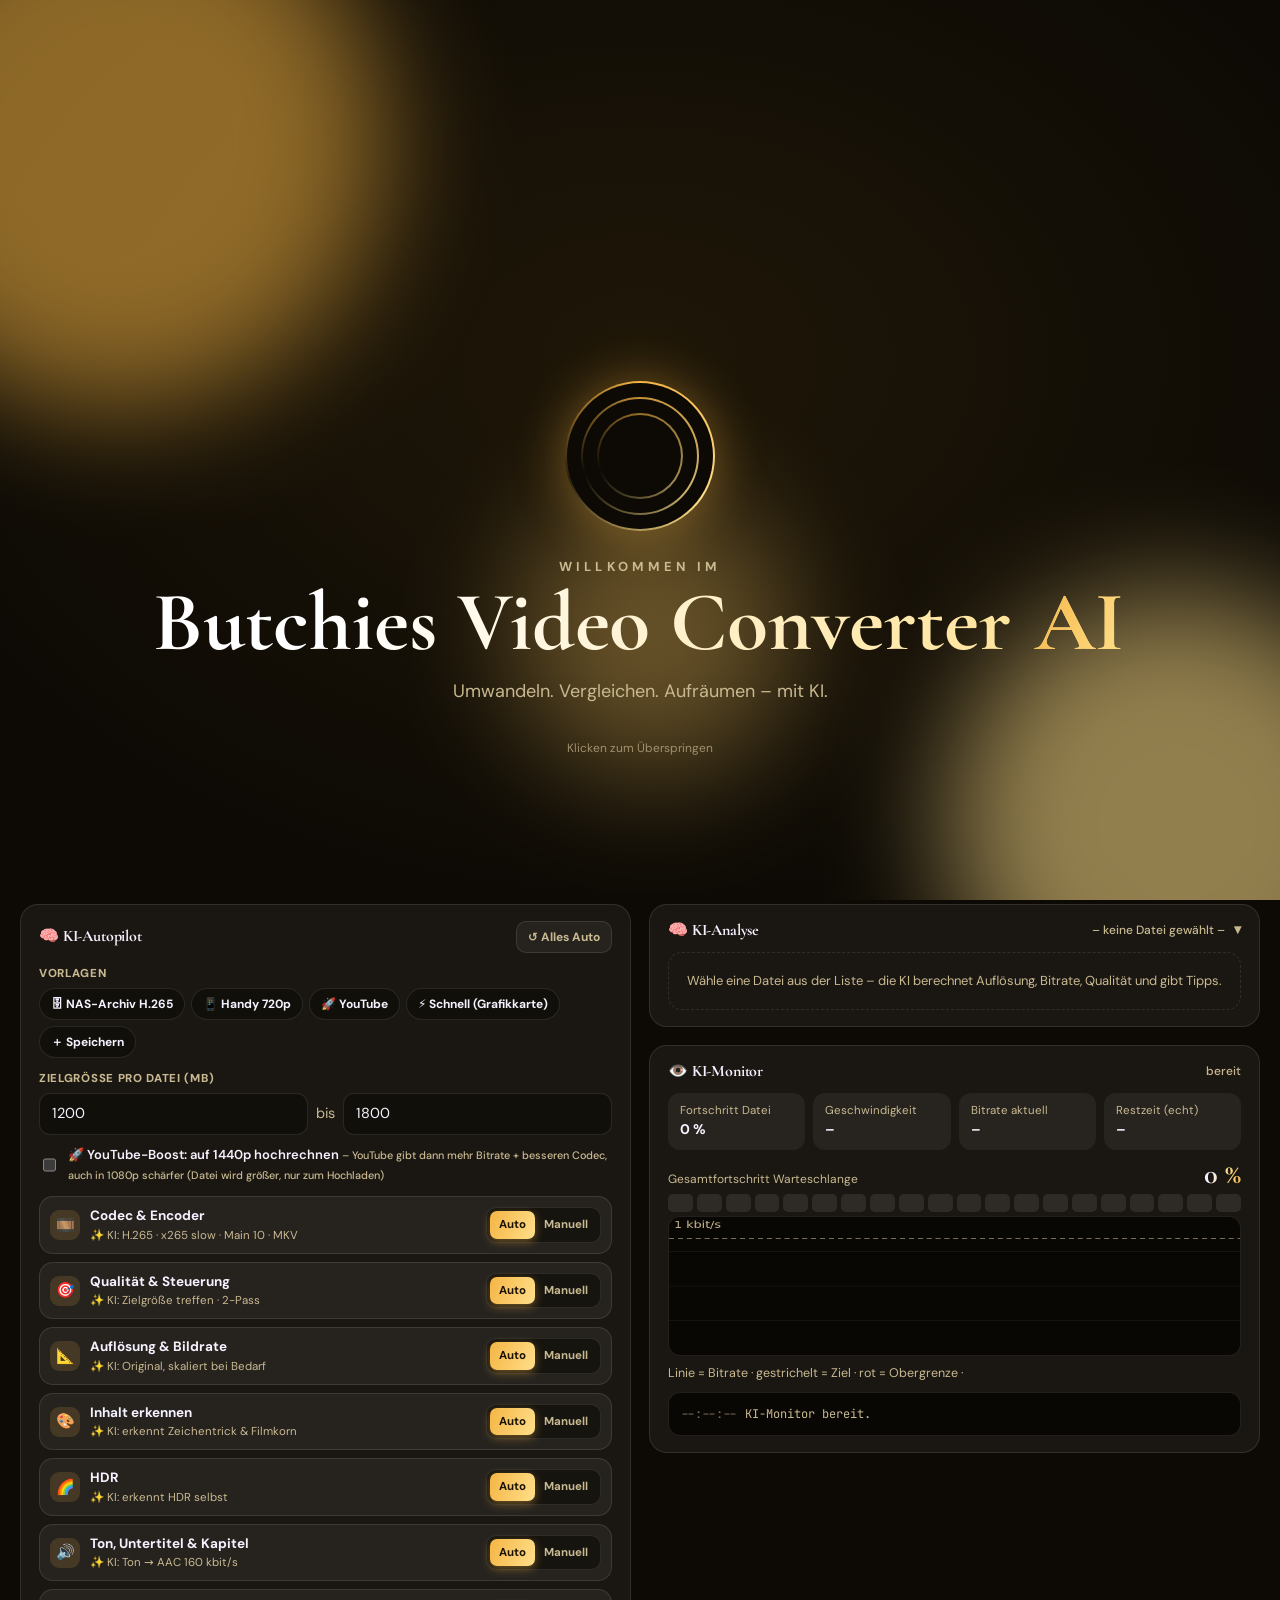
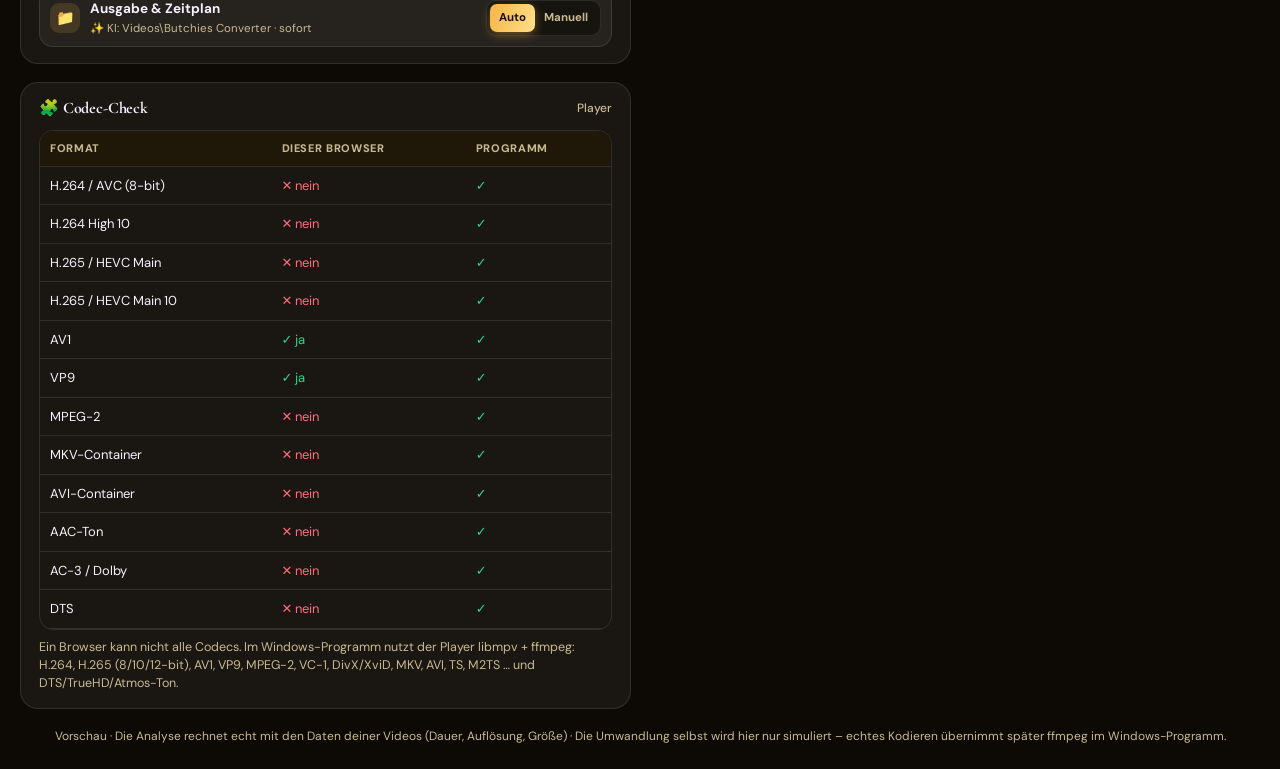
==== video-converter/ui/index.html @ 75fe139c "Converter 1.1.7: Manuell-Leisten per erneutem Klick einklappen, Zustand bleibt gespeichert Co-Author" ====
<!DOCTYPE html>
<html lang="de">
<head>
<meta charset="utf-8">
<meta name="viewport" content="width=device-width, initial-scale=1">
<title>Butchies Video Converter</title>
<style>
@font-face{font-family:Outfit;src:url(fonts/outfit-latin-wght-normal.woff2) format('woff2');font-weight:100 900;font-display:swap}
@font-face{font-family:Outfit;src:url(fonts/outfit-latin-ext-wght-normal.woff2) format('woff2');font-weight:100 900;font-display:swap;unicode-range:U+0100-02AF,U+1E00-1EFF,U+2020,U+20A0-20AB,U+20AD-20CF}
@font-face{font-family:'DM Sans';src:url(fonts/dm-sans-latin-wght-normal.woff2) format('woff2');font-weight:100 1000;font-display:swap}
@font-face{font-family:'DM Sans';src:url(fonts/dm-sans-latin-ext-wght-normal.woff2) format('woff2');font-weight:100 1000;font-display:swap;unicode-range:U+0100-02AF,U+1E00-1EFF,U+2020,U+20A0-20AB,U+20AD-20CF}
@font-face{font-family:Unbounded;src:url(fonts/unbounded.woff2) format('woff2');font-weight:200 900;font-display:swap}
@font-face{font-family:Quicksand;src:url(fonts/quicksand.woff2) format('woff2');font-weight:300 700;font-display:swap}
@font-face{font-family:'Playfair Display';src:url(fonts/playfair.woff2) format('woff2');font-weight:400 900;font-display:swap}
@font-face{font-family:'Space Grotesk';src:url(fonts/spacegrotesk.woff2) format('woff2');font-weight:300 700;font-display:swap}
@font-face{font-family:'JetBrains Mono';src:url(fonts/jetbrainsmono.woff2) format('woff2');font-weight:100 800;font-display:swap}
@font-face{font-family:'Cormorant Garamond';src:url(fonts/cormorant.woff2) format('woff2');font-weight:300 700;font-display:swap}
@font-face{font-family:'Archivo Black';src:url(fonts/archivoblack.woff2) format('woff2');font-weight:400 900;font-display:swap}
@font-face{font-family:'Space Mono';src:url(fonts/spacemono.woff2) format('woff2');font-weight:400;font-display:swap}
@font-face{font-family:'Space Mono';src:url(fonts/spacemono-bold.woff2) format('woff2');font-weight:700;font-display:swap}
@font-face{font-family:Manrope;src:url(fonts/manrope.woff2) format('woff2');font-weight:200 800;font-display:swap}

/* Butchies Video Converter AI – Designs & Schriften wie Butchies Encode Studio / Butchies-Webseite (V2) */
:root{--ok:#2fd38f;--bad:#ff6b7a;--warn:#ffcf5a;--info:#6fb3ff;--fh:Outfit,sans-serif;--fb:'DM Sans',system-ui,sans-serif;--fm:'JetBrains Mono',ui-monospace,Consolas,monospace;color-scheme:dark}
:root,[data-theme=neon]{--a:#a46bff;--b:#ff6fc4;--bg:#0b0614;--bg2:#160c26;--panel:rgba(255,255,255,.055);--panel2:rgba(255,255,255,.09);--line:rgba(255,255,255,.1);--text:#f6f1ff;--muted:#b3a6c9;--glow:rgba(164,107,255,.45);--on:#fff}
[data-theme=ocean]{--a:#38bdf8;--b:#22d3ee;--bg:#03101a;--bg2:#06202e;--glow:rgba(56,189,248,.42);--muted:#9cb9c9;--on:#03101a}
[data-theme=sunset]{--a:#ff7a45;--b:#ff4f9a;--bg:#140708;--bg2:#2a0f14;--glow:rgba(255,122,69,.42);--muted:#cfa9a6;--on:#1a0706}
[data-theme=emerald]{--a:#2fd38f;--b:#a3e635;--bg:#04110c;--bg2:#0a2318;--glow:rgba(47,211,143,.4);--muted:#a3c4b5;--on:#04110c}
[data-theme=gold]{--a:#f5b544;--b:#ffdf8a;--bg:#0d0a05;--bg2:#1f1708;--glow:rgba(245,181,68,.4);--muted:#c9b991;--on:#1a1205}
[data-theme=mono]{--a:#e5e5e5;--b:#9ca3af;--bg:#0a0a0a;--bg2:#171717;--glow:rgba(255,255,255,.22);--muted:#a3a3a3;--on:#0a0a0a}
[data-theme=light]{--a:#7c3aed;--b:#db2777;--bg:#f6f2fb;--bg2:#ece3f8;--panel:rgba(30,10,60,.05);--panel2:rgba(30,10,60,.08);--line:rgba(30,10,60,.12);--text:#1d1430;--muted:#5f5374;--glow:rgba(124,58,237,.28);--on:#fff;color-scheme:light}
[data-skin=club]{--fh:Unbounded,var(--fb)}
[data-skin=wellen]{--fh:Quicksand,sans-serif;--fb:Quicksand,system-ui,sans-serif}
[data-skin=magazin]{--fh:'Playfair Display',Georgia,serif}
[data-skin=studio]{--fh:'Space Grotesk',sans-serif;--fb:'Space Grotesk',system-ui,sans-serif}
[data-skin=lounge]{--fh:'Cormorant Garamond',Georgia,serif}
[data-skin=index]{--fh:'Archivo Black',sans-serif;--fm:'Space Mono',ui-monospace,monospace}
[data-skin=tag]{--fh:Manrope,sans-serif;--fb:Manrope,system-ui,sans-serif}
[data-skin=lounge] h2,[data-skin=lounge] .brand b{font-weight:700;letter-spacing:0}
[data-skin=lounge] h2{font-size:19px}
body{--txt:var(--text);--mut:var(--muted);--acc:var(--a);--acc2:var(--b);--inset:color-mix(in srgb,var(--bg) 60%,transparent);--deep:color-mix(in srgb,var(--bg) 70%,#000);--r:18px}

*{box-sizing:border-box}
[hidden]{display:none!important}
html,body{margin:0;min-height:100%}
body{background:radial-gradient(50% 40% at 0% 0%,color-mix(in srgb,var(--a) 20%,transparent),transparent 70%),radial-gradient(40% 35% at 100% 100%,color-mix(in srgb,var(--b) 12%,transparent),transparent 70%),var(--bg);background-attachment:fixed;color:var(--text);font:400 14.5px/1.5 var(--fb);transition:background-color .5s}
h1,h2,h3{font-family:var(--fh);margin:0}
button,select,input{font:inherit;color:inherit}
button{cursor:pointer}
:focus-visible{outline:2px solid var(--a);outline-offset:2px}
.wrap{max-width:2000px;margin:0 auto;padding:18px 20px}
.arows{display:flex;flex-direction:column;gap:8px}
.arow{border-radius:14px;border:1px solid var(--line);background:var(--panel);transition:border-color .2s,background .2s}
.arow.man{border-color:color-mix(in srgb,var(--a) 55%,transparent);background:color-mix(in srgb,var(--a) 7%,transparent)}
.ahead{display:flex;align-items:center;gap:10px;padding:9px 10px}
.aic{width:30px;height:30px;border-radius:9px;display:grid;place-items:center;background:color-mix(in srgb,var(--a) 15%,transparent);flex:none;font-size:15px}
.atx{flex:1;min-width:0}
.atx b{display:block;font-size:13.5px}
.atx small{display:block;font-size:11.5px;color:var(--muted);white-space:nowrap;overflow:hidden;text-overflow:ellipsis}
.arow:not(.man) .atx small::before{content:"✨ ";}
.am{display:inline-flex;padding:3px;border-radius:10px;background:var(--inset);border:1px solid var(--line);flex:none}
.am button{border:0;background:transparent;color:var(--muted);font-weight:700;font-size:11.5px;padding:5px 9px;border-radius:7px}
.am button.on{color:var(--on);background:linear-gradient(110deg,var(--a),var(--b));box-shadow:0 3px 10px var(--glow)}
.adrawer{display:grid;grid-template-rows:0fr;transition:grid-template-rows .35s ease}
.arow.man .adrawer{grid-template-rows:1fr}
.adin{overflow:hidden;min-height:0}
.arow.man .adin{padding:4px 12px 14px;border-top:1px dashed var(--line);animation:pop .3s ease}
.arow.man.shut .adrawer{grid-template-rows:0fr}.arow.man.shut .adin{padding:0 12px;border-top:0;animation:none}
.arow.man .ahead{cursor:pointer}
.arow.man .atx small::after{content:" ▾";color:var(--a)}.arow.man.shut .atx small::after{content:" ▸"}
.chips{display:flex;gap:6px;flex-wrap:wrap}
.pchip{display:inline-flex;align-items:center;gap:6px;min-height:32px;padding:0 11px;border-radius:99px;border:1px solid var(--line);background:var(--inset);font-size:12px;font-weight:700}
.pchip:hover{border-color:var(--a)}
.pchip.on{color:var(--on);border-color:transparent;background:linear-gradient(110deg,var(--a),var(--b))}
.trk{display:flex;flex-direction:column;gap:4px;font-size:12.5px}
.trk label{display:flex;gap:8px;align-items:center;padding:6px 8px;border-radius:9px;background:var(--inset);cursor:pointer}
.trk label.off{opacity:.5;text-decoration:line-through}
.trk input{accent-color:var(--a);width:16px;height:16px}
.trk small{color:var(--muted);margin-left:auto;white-space:nowrap}
.trk h4{margin:6px 0 2px;font:800 10.5px var(--fb);letter-spacing:.08em;text-transform:uppercase;color:var(--muted)}
.probe{margin-top:14px;padding:12px;border-radius:14px;background:color-mix(in srgb,var(--a) 7%,transparent);border:1px solid color-mix(in srgb,var(--a) 28%,transparent)}
.probe .ph{display:flex;align-items:center;gap:8px;margin-bottom:8px}
.probe .ph b{flex:1;font-size:13.5px}
.pbar{height:6px;border-radius:9px;background:var(--panel2);overflow:hidden;margin:6px 0}
.pbar i{display:block;height:100%;width:0;background:linear-gradient(90deg,var(--a),var(--b));transition:width .2s}
.shots{display:grid;grid-template-columns:repeat(3,minmax(0,1fr));gap:6px;margin-top:8px}
.shot{position:relative;border-radius:9px;overflow:hidden;border:1px solid var(--line);cursor:pointer;background:#000;aspect-ratio:16/9;padding:0}
.shot canvas{width:100%;height:100%;display:block;border:0;border-radius:0;object-fit:cover}
.shot span{position:absolute;left:4px;bottom:4px;font:700 10.5px var(--fb);padding:2px 6px;border-radius:6px;background:rgba(0,0,0,.65);color:#fff}
.shot:hover{border-color:var(--a)}
.vm{font:800 26px var(--fh);font-variant-numeric:tabular-nums}
.qi .bad{color:var(--bad);font-weight:700}
.qi.isbad{opacity:.75;border-style:dashed}
.bil{display:grid;grid-template-columns:repeat(4,minmax(0,1fr));gap:10px}
.bil div{padding:12px 14px;border-radius:14px;background:var(--panel);border:1px solid var(--line)}
.bil small{display:block;color:var(--muted);font-size:11.5px}
.bil b{display:block;font:800 22px var(--fh);font-variant-numeric:tabular-nums}
.bil i{font-style:normal;font-size:11.5px;color:var(--muted)}
.dbtag{display:inline-block;margin-top:3px;font-size:11px;font-weight:700;padding:1px 7px;border-radius:6px;background:color-mix(in srgb,var(--a) 14%,transparent);color:color-mix(in srgb,var(--a) 75%,var(--text))}
.imgtag{display:inline-block;margin-left:4px;font-size:11px;font-weight:700;padding:1px 7px;border-radius:6px;background:color-mix(in srgb,var(--info) 18%,transparent);color:var(--info)}
.shield{font-size:11px;font-weight:700;color:var(--ok)}
@media (max-width:760px){.bil{grid-template-columns:1fr 1fr}}
.drag-fill{flex:1;align-self:stretch;min-width:20px}
.grips{display:none}.native .grips{display:block}.grips i{position:fixed;z-index:80}
.grips [data-edge=t]{top:0;left:8px;right:8px;height:4px;cursor:ns-resize}.grips [data-edge=b]{bottom:0;left:8px;right:8px;height:5px;cursor:ns-resize}
.grips [data-edge=l]{left:0;top:8px;bottom:8px;width:5px;cursor:ew-resize}.grips [data-edge=r]{right:0;top:40px;bottom:8px;width:5px;cursor:ew-resize}
.grips [data-edge=tl]{left:0;top:0;width:10px;height:10px;cursor:nwse-resize}.grips [data-edge=br]{right:0;bottom:0;width:12px;height:12px;cursor:nwse-resize}
.grips [data-edge=tr]{right:0;top:0;width:6px;height:6px;cursor:nesw-resize}.grips [data-edge=bl]{left:0;bottom:0;width:10px;height:10px;cursor:nesw-resize}
body.full .grips{display:none}
.winctl{display:none;height:40px;align-items:center;gap:2px;padding:0 4px;border:1px solid var(--line);border-radius:12px;background:color-mix(in srgb,var(--panel) 80%,transparent)}
.native .winctl{display:flex}
.winctl button{width:34px;height:32px;border:0;padding:0;border-radius:8px;background:transparent;color:var(--muted);display:grid;place-items:center;transition:background .15s,color .15s}
.winctl button:hover{background:color-mix(in srgb,var(--text) 10%,transparent);color:var(--text)}
.winctl button.x:hover{background:#e81123;color:#fff}
.winctl button[hidden]{display:none}
.winctl svg{width:14px;height:14px;stroke-width:1.6;stroke:currentColor;fill:none}
.real .demo-only{display:none!important}
body:not(.real) .real-only{display:none!important}
.qi .fold{border:0;background:var(--panel2);color:var(--a);border-radius:6px;padding:1px 7px;cursor:pointer;margin-left:6px;font-size:12px}
.studio{display:grid;grid-template-columns:minmax(320px,380px) minmax(0,1fr) minmax(360px,440px);gap:18px;align-items:start}
.col{display:flex;flex-direction:column;gap:18px;min-width:0}
.studio .ana{grid-template-columns:1fr}.studio .gauge{margin:0 auto}
.studio .left .form{grid-template-columns:1fr 1fr}
#stageCard .pl{max-height:36vh;aspect-ratio:16/9;margin:0 auto}
#stMode button,#abPos button{flex:none;white-space:nowrap}
.center .drop{display:flex;align-items:center;gap:6px 16px;flex-wrap:wrap;text-align:left;padding:12px 16px;border-radius:16px}
.center .drop p{margin:0;flex:1;min-width:200px}
.center .drop b{font-size:15px}
.center .drop .row{margin-left:auto}
.center .queue{max-height:none}
.upsc .hint{display:none}
@media (min-width:1301px) and (min-height:760px){
 .studio{height:calc(100vh - 110px)}
 .studio .col{max-height:100%;overflow:auto;scrollbar-width:none;padding-bottom:2px}
 .studio .col::-webkit-scrollbar{display:none}
 .center #filesCard{flex:1;min-height:300px;display:flex;flex-direction:column}
 .center #filesCard .queue{flex:1;overflow:auto;min-height:80px}
}
@media (max-width:1300px){.studio{grid-template-columns:minmax(0,1fr) minmax(0,1fr)}.studio .center{grid-column:1/-1;order:-1}}
@media (max-width:760px){.studio{grid-template-columns:1fr}}

/* Kopfzeile */
.top{position:sticky;top:0;z-index:40;display:flex;align-items:center;gap:14px;flex-wrap:wrap;padding:12px 20px;border-bottom:1px solid var(--line);background:color-mix(in srgb,var(--bg) 65%,transparent);backdrop-filter:blur(14px);min-height:64px}
.brand{display:flex;align-items:center;gap:12px;flex:0 0 auto;user-select:none}
.brand b{display:block;font:800 18px/1.1 var(--fh)}
.brand small{color:var(--muted);font-size:12px}
.mark{display:grid;place-items:center;width:40px;height:40px;border-radius:12px;color:var(--on);background:linear-gradient(135deg,var(--a),var(--b));box-shadow:0 6px 20px var(--glow)}
.mark svg{width:20px;height:20px}
.ai-mark{display:inline-block;background:linear-gradient(110deg,var(--a) 0%,var(--b) 45%,#fff6dc 50%,var(--b) 55%,var(--a) 100%);background-size:250% 100%;-webkit-background-clip:text;background-clip:text;color:transparent;animation:aishine 1.8s ease-in-out infinite;padding:0 .04em;font-weight:800}
@keyframes aishine{0%,100%{background-position:0% 0}50%{background-position:100% 0}}
.badge{font-size:11.5px;font-weight:700;padding:4px 10px;border-radius:99px;background:color-mix(in srgb,var(--a) 14%,transparent);color:color-mix(in srgb,var(--a) 75%,var(--text));border:1px solid color-mix(in srgb,var(--a) 35%,transparent)}
.tabs{display:flex;gap:4px;padding:4px;border-radius:13px;background:var(--panel);border:1px solid var(--line)}
.tab{min-height:38px;border:0;border-radius:9px;background:transparent;color:var(--muted);font-weight:700;font-size:13px;padding:0 14px;display:inline-flex;align-items:center;gap:6px}
.tab:hover{color:var(--text)}
.tab.on{color:var(--on);background:linear-gradient(110deg,var(--a),var(--b));box-shadow:0 4px 14px var(--glow)}
.top-actions{display:flex;gap:8px}
.theme-dot{width:14px;height:14px;border-radius:50%;background:linear-gradient(135deg,var(--a),var(--b));box-shadow:0 0 10px var(--glow)}

/* Aufbau */
.grid{display:grid;grid-template-columns:minmax(0,1.05fr) minmax(0,1fr);gap:18px}
.card{padding:16px 18px;border-radius:var(--r);background:var(--panel);border:1px solid var(--line)}
.card h2{font:700 16px/1.2 var(--fh);letter-spacing:-.01em;margin-bottom:12px;display:flex;align-items:center;gap:9px}
#anaHead{cursor:pointer;user-select:none}
#anaHead .chev{color:var(--muted);font-size:14px;transition:transform .2s}
#anaCard.shut #anaHead{margin-bottom:6px}#anaCard.shut #anaHead .chev{transform:rotate(-90deg)}
#anaCard.shut #anaBox{display:none}
.anaMini{display:none;font:600 13px var(--fb);color:var(--muted)}.anaMini b{font-family:var(--fh)}
#anaCard.shut .anaMini{display:block}
.card h2 .sub{font:500 12px var(--fb);color:var(--muted);margin-left:auto;text-align:right;letter-spacing:0}
.drop{display:grid;place-items:center;gap:4px;padding:22px 16px;text-align:center;border-radius:20px;border:2px dashed color-mix(in srgb,var(--a) 55%,transparent);background:linear-gradient(135deg,color-mix(in srgb,var(--a) 10%,transparent),transparent);transition:.2s}
.drop.hot,.drop:hover{border-color:var(--b);background:linear-gradient(135deg,color-mix(in srgb,var(--a) 20%,transparent),color-mix(in srgb,var(--b) 8%,transparent))}
.drop b{font:800 17px var(--fh)}
.drop p{margin:2px 0 10px;color:var(--muted);font-size:12.5px}
.btn{display:inline-flex;align-items:center;justify-content:center;gap:7px;min-height:38px;padding:0 14px;border-radius:12px;border:1px solid var(--line);background:var(--panel);font-weight:700;font-size:13px;transition:.2s;white-space:nowrap}
.btn:hover:not(:disabled){background:var(--panel2);border-color:color-mix(in srgb,var(--a) 50%,transparent)}
.btn.ghost{background:transparent}
.btn.pri{border:0;color:var(--on);background:linear-gradient(110deg,var(--a),var(--b));box-shadow:0 10px 28px var(--glow)}
.btn.pri:hover:not(:disabled){transform:translateY(-1px);box-shadow:0 14px 36px var(--glow);background:linear-gradient(110deg,var(--a),var(--b))}
.btn.sm{min-height:32px;padding:0 11px;font-size:12px;border-radius:10px}
.btn.quit:hover{color:var(--bad);border-color:color-mix(in srgb,var(--bad) 50%,transparent);background:color-mix(in srgb,var(--bad) 10%,transparent)}
.btn:disabled{opacity:.45;cursor:not-allowed;box-shadow:none;transform:none}
.row{display:flex;gap:8px;flex-wrap:wrap;align-items:center}
.queue{margin-top:12px;display:flex;flex-direction:column;gap:8px;max-height:360px;overflow:auto}
.qi{display:grid;grid-template-columns:minmax(0,1fr) auto;gap:4px 10px;padding:10px 12px;border-radius:14px;background:var(--panel);border:1px solid var(--line);cursor:pointer;animation:pop .3s ease}
.qi:hover{border-color:color-mix(in srgb,var(--a) 40%,transparent)}
.qi.sel{border-color:var(--a);background:color-mix(in srgb,var(--a) 13%,transparent);box-shadow:inset 0 0 0 1px var(--a)}
.qi .nm{font-weight:700;font-size:13.5px;overflow:hidden;text-overflow:ellipsis;white-space:nowrap}
.qi .meta{color:var(--muted);font-size:12px}
.qi .sc{font:700 13px var(--fb);text-align:right}
.qi .bar{grid-column:1/-1;height:6px;background:var(--panel2);border-radius:9px;overflow:hidden;display:none}
.qi .bar i{display:block;height:100%;width:0;background:linear-gradient(90deg,var(--a),var(--b))}
.qi.done .bar i{background:var(--ok)}
.qi.run .bar,.qi.done .bar{display:block}
@keyframes pop{from{opacity:0;transform:translateY(6px) scale(.98)}}
.empty{color:var(--muted);text-align:center;padding:18px;font-size:13px;border:1px dashed var(--line);border-radius:14px}
.seg{display:inline-flex;gap:4px;padding:4px;border-radius:13px;background:var(--panel);border:1px solid var(--line);flex-wrap:wrap}
.seg button{flex:1;min-height:36px;border:0;border-radius:9px;background:transparent;color:var(--muted);font-weight:700;font-size:13px;padding:0 12px}
.seg button:hover{color:var(--text)}
.seg button.on{color:var(--on);background:linear-gradient(110deg,var(--a),var(--b));box-shadow:0 4px 14px var(--glow)}
.form{display:grid;grid-template-columns:repeat(2,minmax(0,1fr));gap:12px 12px}
.f{display:flex;flex-direction:column;gap:6px;min-width:0}
.f.full{grid-column:1/-1}
.f>label{font-size:11.5px;font-weight:800;letter-spacing:.06em;text-transform:uppercase;color:var(--muted)}
.f>label b{color:var(--a);font-family:var(--fm);letter-spacing:0}
.f .seg{display:flex}
select,input[type=number],input[type=text],input[type=search]{width:100%;min-height:42px;padding:0 12px;border-radius:11px;border:1px solid var(--line);background:var(--inset);outline:none;transition:.2s}
select:focus,input:focus{border-color:var(--a);box-shadow:0 0 0 3px color-mix(in srgb,var(--a) 20%,transparent)}
select option{background:var(--bg2)}
input[type=range]{width:100%;accent-color:var(--a);height:24px;margin:0}
.chk{display:flex;align-items:center;gap:9px;font-size:13px;font-weight:600;cursor:pointer;text-transform:none!important;letter-spacing:0!important;color:var(--text)!important}
.chk input{accent-color:var(--a);width:18px;height:18px}
.sizes{display:flex;gap:8px;align-items:center}
.sizes span{color:var(--muted)}
.ana{display:grid;grid-template-columns:150px 1fr;gap:16px;align-items:start}
.gauge{position:relative;width:150px;height:150px}
.gauge svg{transform:rotate(-90deg)}
.gauge .v{position:absolute;inset:0;display:grid;place-items:center;text-align:center}
.gauge .v b{font:800 40px var(--fh);display:block;line-height:1}
.gauge .v span{font-size:12px;color:var(--muted)}
.kv{display:grid;grid-template-columns:repeat(2,minmax(0,1fr));gap:8px}
.kv div{background:var(--panel);border-radius:12px;padding:9px 12px;min-width:0}
.kv small{display:block;color:var(--muted);font-size:11.5px}
.kv b{font-size:14px;font-variant-numeric:tabular-nums}
.tips{margin:14px 0 0;padding:0;list-style:none;display:flex;flex-direction:column;gap:8px}
.tips li{padding:10px 12px 10px 36px;border-radius:12px;position:relative;font-size:13px;line-height:1.45;background:var(--panel);border:1px solid var(--line)}
.tips li::before{position:absolute;left:12px;top:10px;font-weight:800}
.tips li.ok{background:color-mix(in srgb,var(--ok) 10%,transparent);border-color:color-mix(in srgb,var(--ok) 30%,transparent)}
.tips li.warn{background:color-mix(in srgb,var(--warn) 12%,transparent);border-color:color-mix(in srgb,var(--warn) 35%,transparent)}
.tips li.bad{background:color-mix(in srgb,var(--bad) 12%,transparent);border-color:color-mix(in srgb,var(--bad) 40%,transparent)}
.tips li.info{background:color-mix(in srgb,var(--a) 9%,transparent);border-color:color-mix(in srgb,var(--a) 28%,transparent)}
.tips li.ok::before{content:"✓";color:var(--ok)}
.tips li.warn::before{content:"!";color:var(--warn)}
.tips li.bad::before{content:"✕";color:var(--bad)}
.tips li.info::before{content:"✦";color:var(--a)}
.cmd{margin-top:14px;padding:44px 14px 14px;border-radius:12px;background:var(--deep);border:1px solid var(--line);font:12px/1.6 var(--fm);color:color-mix(in srgb,var(--text) 82%,var(--a));white-space:pre-wrap;word-break:break-all;position:relative}
.cmd .btn{position:absolute;top:8px;right:8px}
.mon{display:grid;grid-template-columns:repeat(4,minmax(0,1fr));gap:8px;margin-bottom:10px}
.segbar{display:grid;grid-template-columns:repeat(20,minmax(0,1fr));gap:4px;margin:6px 0 4px}
.segbar i{height:18px;border-radius:5px;background:var(--panel2);transition:background .3s,box-shadow .3s}
.segbar i.on{background:linear-gradient(180deg,var(--b),var(--a));box-shadow:0 0 10px var(--glow)}
.segbar.done i{background:var(--ok);box-shadow:none}
.pgline{display:flex;justify-content:space-between;align-items:baseline;gap:10px}
.pgline b{font:800 28px/1 var(--fh);font-variant-numeric:tabular-nums;background:linear-gradient(100deg,var(--text) 20%,var(--b) 60%,var(--a));-webkit-background-clip:text;background-clip:text;color:transparent}
.pgline small{color:var(--muted);font-size:12px}
canvas{width:100%;height:140px;display:block;background:var(--deep);border:1px solid var(--line);border-radius:12px}
.log{margin-top:10px;max-height:200px;overflow:auto;font:12px/1.7 var(--fm);background:var(--deep);border:1px solid var(--line);border-radius:12px;padding:10px 12px;color:var(--muted)}
.log div{padding:1px 0}
.log .t{opacity:.6;margin-right:8px}
.log .ok{color:var(--ok)}.log .warn{color:var(--warn)}.log .bad{color:var(--bad)}.log .ai{color:var(--a);font-weight:600}
.view{display:none}.view.on{display:block;animation:pop .3s ease}
.cmpgrid{display:grid;grid-template-columns:1fr 1fr;gap:18px}
.res{display:flex;gap:6px;flex-wrap:wrap;margin:12px 0}
.pill{border:1px solid var(--line);background:var(--panel);padding:0 12px;min-height:34px;display:inline-flex;align-items:center;border-radius:99px;cursor:pointer;font-weight:700;font-size:12.5px}
.pill:hover{border-color:var(--a)}
.pill.on{color:var(--on);border-color:transparent;background:linear-gradient(110deg,var(--a),var(--b))}
.pill em{font-style:normal;opacity:.7;margin-left:6px}
table{width:100%;border-collapse:collapse;font-size:13px}
th,td{text-align:left;padding:9px 10px;border-bottom:1px solid var(--line);vertical-align:top}
th{color:var(--muted);font-weight:800;font-size:11px;letter-spacing:.06em;text-transform:uppercase;position:sticky;top:0;background:var(--bg2);z-index:1}
td .p{color:var(--muted);font-size:11px;word-break:break-all}
.tbl{max-height:480px;overflow:auto;border:1px solid var(--line);border-radius:14px}
.score{font:700 12px var(--fb);padding:2px 9px;border-radius:99px;display:inline-block}
.answer{margin-top:12px;padding:12px 14px;border-radius:14px;background:color-mix(in srgb,var(--a) 12%,transparent);border:1px solid color-mix(in srgb,var(--a) 35%,transparent);display:none}
.answer b{color:color-mix(in srgb,var(--a) 75%,var(--text))}
.foot{color:var(--muted);font-size:12px;text-align:center;padding:18px 0 6px}
.hint{font-size:12.5px;color:var(--muted);margin-top:8px;line-height:1.45}

.tabs{flex-wrap:wrap}
.grid21{display:grid;grid-template-columns:minmax(0,2fr) minmax(0,1fr);gap:14px}
.pl{position:relative;background:#000;border-radius:12px;overflow:hidden;aspect-ratio:16/9;border:1px solid var(--line)}
.pl:fullscreen{border-radius:0;border:0}
.pl video,.pl canvas{position:absolute;inset:0;width:100%;height:100%;object-fit:contain;background:#000;border:0;border-radius:0}
.plMsg{position:absolute;inset:0;display:grid;place-items:center;text-align:center;color:var(--mut);padding:20px;pointer-events:none}
.pl.hot{box-shadow:inset 0 0 0 3px var(--acc)}
.ctrl{margin-top:10px;display:flex;flex-direction:column;gap:8px}
.tm{font:500 13px "JetBrains Mono",monospace;color:var(--mut)}
.ab{position:relative;user-select:none;-webkit-user-select:none;border-radius:12px;overflow:hidden;border:1px solid var(--line);background:#000;cursor:ew-resize;touch-action:pan-y;min-height:120px}
.abIn{position:relative}
.abIn canvas{display:block;width:100%;height:auto;border:0;border-radius:0;background:transparent}
#abA{position:absolute;inset:0;width:100%;height:100%}
.abLine{position:absolute;top:0;bottom:0;width:2px;margin-left:-1px;background:#fff;box-shadow:0 0 8px #000;left:50%;pointer-events:none}
.abKnob{position:absolute;top:50%;left:50%;transform:translate(-50%,-50%);width:40px;height:40px;border-radius:50%;background:linear-gradient(135deg,var(--acc),var(--acc2));display:grid;place-items:center;color:var(--on);font-weight:800;box-shadow:0 2px 12px #000}
.abTag{position:absolute;top:10px;padding:6px 10px;border-radius:8px;background:#000b;font:600 12px var(--fb);pointer-events:none;line-height:1.4}
.abTag.l{left:10px}.abTag.r{right:10px;text-align:right}.abTag b{color:var(--acc)}
.modal{position:fixed;inset:0;background:#000b;display:none;place-items:center;z-index:50;padding:16px}
.modal.on{display:grid}
.modal .box{max-width:480px;width:100%;background:var(--panel);border:1px solid var(--line);border-radius:14px;padding:16px}
.toast{position:fixed;left:50%;bottom:18px;transform:translateX(-50%);background:var(--panel2);border:1px solid var(--acc);border-radius:14px;padding:11px 16px;display:none;gap:10px;align-items:center;z-index:60;box-shadow:0 6px 30px rgba(0,0,0,.55);max-width:92vw;font-size:13px}
.toast.on{display:flex}
.ico{border:0;background:transparent;cursor:pointer;font-size:16px;padding:3px 5px;border-radius:6px;line-height:1}
.ico:hover{background:color-mix(in srgb,var(--text) 10%,transparent)}
.fc{display:flex;gap:6px;align-items:flex-start}
.fc input{accent-color:var(--acc);margin-top:3px;width:16px;height:16px;flex:none}
tr.mk td{background:color-mix(in srgb,var(--bad) 12%,transparent)}
.st{font-size:11px;color:var(--mut);margin-top:4px}
.qi .pb{border:0;background:var(--panel2);color:var(--acc);border-radius:6px;padding:1px 7px;cursor:pointer;margin-right:6px;font-size:12px}
@media (max-width:900px){.grid21{grid-template-columns:1fr}}
@media (max-width:900px){.grid,.cmpgrid{grid-template-columns:1fr}.mon{grid-template-columns:repeat(2,1fr)}.tabs{margin-left:0;width:100%}.tab{flex:1}}
@media (max-width:520px){.abTag{font-size:10px;padding:3px 6px;top:6px}.abTag.r{top:auto;bottom:6px}.tab{flex:1 1 45%;padding:8px 6px;font-size:13px}#abStats{grid-template-columns:1fr 1fr!important}.form{grid-template-columns:1fr}.ana{grid-template-columns:1fr}.gauge{margin:0 auto}.kv{grid-template-columns:1fr 1fr}}

.x{display:grid;place-items:center;width:40px;height:40px;border-radius:10px;border:0;background:transparent;color:var(--muted)}
.x:hover{background:color-mix(in srgb,var(--bad) 15%,transparent);color:var(--bad)}
.x svg,.dlg svg,.theme-opt svg{width:18px;height:18px;fill:none;stroke:currentColor;stroke-width:2;stroke-linecap:round;stroke-linejoin:round}
/* Dialoge, Designs, Start-Animation, Abschied – aus Butchies Encode Studio */
dialog{width:min(560px,calc(100vw - 24px));padding:0;border-radius:22px;border:1px solid var(--line);background:linear-gradient(160deg,color-mix(in srgb,var(--a) 12%,var(--bg2)),var(--bg));color:var(--text);box-shadow:0 30px 90px rgba(0,0,0,.6),0 0 50px var(--glow)}
dialog::backdrop{background:rgba(0,0,0,.6);backdrop-filter:blur(4px)}
dialog[open]{animation:dlg .3s ease}
@keyframes dlg{from{opacity:0;transform:scale(.96)}}
.dlg{padding:22px;display:flex;flex-direction:column;gap:14px}
.dlg.wide{width:100%}
#themeDlg{width:min(820px,calc(100vw - 24px))}
.dlg-head{display:flex;align-items:center;justify-content:space-between}
.dlg h2{font-size:20px}
.dlg p{margin:0;color:var(--muted)}
.dlg-actions{display:flex;justify-content:flex-end;gap:10px;flex-wrap:wrap}
.check{display:flex;align-items:center;gap:10px;font-weight:600;min-height:40px;cursor:pointer}
.check input{width:20px;height:20px;accent-color:var(--a)}
.themes{display:grid;grid-template-columns:repeat(auto-fill,minmax(170px,1fr));gap:10px}
.theme-opt{position:relative;text-align:left;padding:12px;border-radius:16px;border:2px solid var(--line);background:var(--tbg);color:#fff;display:flex;flex-direction:column;gap:3px;min-height:118px;overflow:hidden}
.theme-opt.is-light{color:#1d1430}
.theme-opt .sw{height:38px;border-radius:10px;margin-bottom:6px;background:linear-gradient(110deg,var(--ta),var(--tb));box-shadow:0 6px 18px color-mix(in srgb,var(--ta) 45%,transparent)}
.theme-opt b{font:700 16px var(--tf)}
.theme-opt small{opacity:.75;font-size:12px}
.theme-opt[aria-pressed=true]{border-color:var(--ta);box-shadow:0 0 0 3px color-mix(in srgb,var(--ta) 40%,transparent)}
.theme-opt .tick{position:absolute;top:8px;right:8px;width:24px;height:24px;border-radius:50%;display:none;place-items:center;background:var(--ta);color:#111}
.theme-opt[aria-pressed=true] .tick{display:grid}
.theme-opt .tick svg{width:14px;height:14px;stroke-width:3}
/* ---------- Start-Animation (Butchies-Webseite) ---------- */
.splash{position:fixed;inset:0;z-index:150;display:grid;place-items:center;text-align:center;padding:24px;overflow:hidden;background:radial-gradient(60% 60% at 50% 40%,var(--bg2),var(--bg));transition:opacity .9s ease,visibility .9s,transform .9s ease;cursor:pointer}
.splash.leave{opacity:0;visibility:hidden;transform:scale(1.06)}
.sp-orbs i{position:absolute;border-radius:50%;filter:blur(60px);opacity:.55;animation:sporb 14s ease-in-out infinite alternate}
.sp-orbs i:nth-child(1){width:42vmax;height:42vmax;left:-12vmax;top:-10vmax;background:var(--a)}
.sp-orbs i:nth-child(2){width:36vmax;height:36vmax;right:-10vmax;bottom:-12vmax;background:var(--b);animation-delay:-5s}
.sp-orbs i:nth-child(3){width:22vmax;height:22vmax;left:40%;top:55%;background:color-mix(in srgb,var(--a) 50%,var(--b));animation-delay:-9s;opacity:.35}
@keyframes sporb{to{transform:translate3d(6vmax,4vmax,0) scale(1.15)}}
.sp-center{position:relative}
.sp-logo{position:relative;width:150px;height:150px;margin:0 auto 26px;display:grid;place-items:center;animation:sppop .8s cubic-bezier(.2,.9,.3,1.3) both}
.sp-ring{position:absolute;inset:0;border-radius:50%;border:2px solid transparent;background:linear-gradient(var(--bg),var(--bg)) padding-box,conic-gradient(from 0deg,var(--a),var(--b),transparent 70%,var(--a)) border-box;animation:spspin 6s linear infinite}
.sp-ring.r1{box-shadow:0 0 50px var(--glow)}
.sp-ring.r2{inset:16px;animation-duration:9s;animation-direction:reverse;opacity:.8}
.sp-ring.r3{inset:32px;animation-duration:4s;opacity:.6}
@keyframes spspin{to{transform:rotate(360deg)}}
.sp-eq{position:relative;display:flex;gap:5px;align-items:center;height:44px}
.sp-eq i{width:6px;border-radius:6px;background:linear-gradient(var(--b),var(--a));animation:speq 1s ease-in-out infinite}
.sp-eq i:nth-child(1){animation-delay:-.2s}.sp-eq i:nth-child(2){animation-delay:-.5s}.sp-eq i:nth-child(3){animation-delay:-.1s}.sp-eq i:nth-child(4){animation-delay:-.7s}.sp-eq i:nth-child(5){animation-delay:-.35s}
@keyframes speq{0%,100%{height:10px}50%{height:44px}}
.sp-kicker{margin:0 0 4px;font-size:13px;font-weight:700;letter-spacing:.32em;text-transform:uppercase;color:var(--muted);animation:sprise .9s .2s both}
.sp-title{margin:0;font:900 clamp(40px,7.5vw,84px)/1 var(--fh);background:linear-gradient(100deg,#fff 10%,var(--b) 50%,var(--a) 90%);background-size:200% 100%;-webkit-background-clip:text;background-clip:text;color:transparent;animation:sprise 1s .35s both,spshine 6s 1.5s ease-in-out infinite;padding:0 .05em}
[data-theme=light] .sp-title{background-image:linear-gradient(100deg,var(--text) 10%,var(--b) 50%,var(--a) 90%)}
@keyframes spshine{50%{background-position:100% 0}}
.sp-tag{margin:14px 0 0;font-size:18px;color:var(--muted);animation:sprise 1s .5s both}
.sp-skip{margin:34px 0 0;font-size:12px;color:var(--muted);opacity:.7;animation:sprise 1s 1.2s both}
@keyframes sprise{from{opacity:0;transform:translateY(18px)}}
@keyframes sppop{from{opacity:0;transform:scale(.6)}}
@media (prefers-reduced-motion:reduce){.splash *,.viz-prev i{animation:none!important}}
/* ---------- Auf Wiedersehen (Butchies-Webseite) ---------- */
.goodbye{position:fixed;inset:0;z-index:160;display:grid;place-items:center;text-align:center;padding:24px;overflow:hidden;background:radial-gradient(60% 60% at 50% 45%,var(--bg2),var(--bg));opacity:0;transition:opacity .6s ease}
.goodbye.show{opacity:1}
.g-orbs i{position:absolute;border-radius:50%;filter:blur(70px);opacity:.5;animation:gorb 5s ease-in-out both}
.g-orbs i:nth-child(1){width:46vmax;height:46vmax;left:-14vmax;top:-12vmax;background:var(--a)}
.g-orbs i:nth-child(2){width:40vmax;height:40vmax;right:-12vmax;bottom:-14vmax;background:var(--b)}
.g-orbs i:nth-child(3){width:24vmax;height:24vmax;left:38%;top:52%;background:color-mix(in srgb,var(--a) 50%,var(--b));opacity:.35}
@keyframes gorb{from{transform:scale(1.25)}to{transform:translate3d(-4vmax,-3vmax,0) scale(.9)}}
.g-center{position:relative;transition:transform 1s cubic-bezier(.6,0,.4,1),opacity .9s ease,filter .9s ease}
.g-logo{position:relative;width:150px;height:150px;margin:0 auto 26px;display:grid;place-items:center;animation:gpop .9s cubic-bezier(.2,.9,.3,1.3) both}
.g-logo .sp-ring{animation-duration:2.4s}.g-logo .sp-ring.r2{animation-duration:3.4s}.g-logo .sp-ring.r3{animation-duration:1.6s}
@keyframes gpop{from{opacity:0;transform:scale(.4) rotate(-90deg)}}
.g-eq{position:relative;display:flex;gap:5px;align-items:center;height:44px}
.g-eq i{width:6px;height:10px;border-radius:6px;background:linear-gradient(var(--b),var(--a));animation:geq 1s ease-in-out 3 both}
.g-eq i:nth-child(1){animation-delay:.1s}.g-eq i:nth-child(2){animation-delay:.35s}.g-eq i:nth-child(3){animation-delay:0s}.g-eq i:nth-child(4){animation-delay:.5s}.g-eq i:nth-child(5){animation-delay:.25s}
@keyframes geq{0%,100%{height:6px}50%{height:44px}}
.g-kicker{margin:0 0 6px;font-size:13px;font-weight:700;letter-spacing:.32em;text-transform:uppercase;color:var(--muted);animation:sprise .9s .25s both}
.g-title{margin:0;font:900 clamp(52px,11vw,120px)/.95 var(--fh);padding:0 .06em;background:linear-gradient(100deg,#fff 10%,var(--b) 50%,var(--a) 90%);background-size:200% 100%;-webkit-background-clip:text;background-clip:text;color:transparent;animation:sprise 1s .4s both,spshine 2.4s .9s ease-in-out infinite}
[data-theme=light] .g-title{background-image:linear-gradient(100deg,var(--text) 10%,var(--b) 50%,var(--a) 90%)}
.g-tag{margin:16px 0 0;font-size:18px;color:var(--muted);animation:sprise 1s .6s both}
.g-hint{margin:8px 0 0;font-size:13px;color:var(--muted);opacity:.8;animation:sprise 1s .8s both}
.goodbye.closing .g-center{transform:scale(.06);opacity:0;filter:blur(6px)}
.g-wave{position:absolute;left:50%;top:50%;width:12px;height:12px;margin:-6px 0 0 -6px;border-radius:50%;background:#fff;box-shadow:0 0 30px 10px var(--b),0 0 80px 30px var(--a);opacity:0;pointer-events:none}
.goodbye.closing .g-wave{animation:gwave 1.3s .55s cubic-bezier(.2,.7,.2,1) both}
@keyframes gwave{0%{opacity:0;transform:scale(.2)}15%{opacity:1;transform:scale(1)}100%{opacity:0;transform:scale(60);background:transparent}}
.goodbye.done{opacity:0;transition:opacity .4s}
@media (prefers-reduced-motion:reduce){.goodbye *{animation:none!important;transition:none!important}}

.g-actions{margin-top:26px;animation:sprise 1s 1s both}
.check{display:flex;align-items:center;gap:10px;font-weight:600;min-height:40px;cursor:pointer}
.check input{width:20px;height:20px;accent-color:var(--a)}
.upsc{display:inline-flex;gap:6px;align-items:center;padding:3px 4px 3px 10px;border-radius:12px;background:color-mix(in srgb,var(--a) 9%,transparent);border:1px solid color-mix(in srgb,var(--a) 28%,transparent)}
.upsc b{font-size:13px}
.upsc select{width:auto;min-height:36px}
.upbadge{position:absolute;top:10px;right:10px;font:700 11.5px var(--fb);padding:4px 9px;border-radius:7px;background:rgba(0,0,0,.6);color:#fff;pointer-events:none;z-index:2}
.upbadge i{font-style:normal;color:var(--a)}
@media (max-width:760px){.top{padding:10px 12px;position:static}.tabs{margin-left:0;width:100%}.tab{flex:1 1 auto;justify-content:center}.brand small{display:none}.top-actions .lbl{display:none}}
</style>
</head>
<body data-theme="gold" data-skin="lounge">

<!-- Start-Animation (wie Butchies Encode Studio / Butchies-Webseite) -->
<div class="splash" id="splash" aria-hidden="true">
 <div class="sp-orbs"><i></i><i></i><i></i></div>
 <div class="sp-center">
  <div class="sp-logo"><span class="sp-ring r1"></span><span class="sp-ring r2"></span><span class="sp-ring r3"></span><span class="sp-eq"><i></i><i></i><i></i><i></i><i></i></span></div>
  <p class="sp-kicker">Willkommen im</p>
  <h1 class="sp-title">Butchies Video Converter <span class="ai-mark">AI</span></h1>
  <p class="sp-tag">Umwandeln. Vergleichen. Aufräumen – mit KI.</p>
  <p class="sp-skip">Klicken zum Überspringen</p>
 </div>
</div>

<svg width="0" height="0" style="position:absolute" aria-hidden="true">
 <filter id="up1" color-interpolation-filters="sRGB"><feConvolveMatrix order="3" preserveAlpha="true" kernelMatrix="0 -0.35 0 -0.35 2.4 -0.35 0 -0.35 0"/></filter>
 <filter id="up2" color-interpolation-filters="sRGB"><feConvolveMatrix order="3" preserveAlpha="true" kernelMatrix="0 -0.75 0 -0.75 4 -0.75 0 -0.75 0"/></filter>
 <filter id="up3" color-interpolation-filters="sRGB"><feConvolveMatrix order="3" preserveAlpha="true" kernelMatrix="-0.3 -0.6 -0.3 -0.6 4.6 -0.6 -0.3 -0.6 -0.3"/></filter>
</svg>

<div class="grips" aria-hidden="true"><i data-edge="t"></i><i data-edge="b"></i><i data-edge="l"></i><i data-edge="r"></i><i data-edge="tl"></i><i data-edge="tr"></i><i data-edge="bl"></i><i data-edge="br"></i></div>
<header class="top">
 <div class="brand dragzone">
  <span class="mark" aria-hidden="true"><svg viewBox="0 0 24 24" fill="none" stroke="currentColor" stroke-width="2.2" stroke-linecap="round" stroke-linejoin="round"><rect x="2" y="5" width="14" height="14" rx="2.5"/><path d="M16 10l6-3v10l-6-3"/></svg></span>
  <div><b>Butchies Video Converter <span class="ai-mark">AI</span></b><small>H.264 / H.265 · KI-Analyse · Player · Ordner-Abgleich</small></div>
 </div>
 <span class="badge" id="verBadge">Vorschau</span>
 <div class="dragzone drag-fill"></div>
 <nav class="tabs" aria-label="Bereiche">
  <button class="tab on" data-v="conv">🎬 Studio</button>
  <button class="tab" data-v="cmp">🗂️ Ordner-Abgleich</button>
 </nav>
 <div class="top-actions">
  <button type="button" class="btn ghost" id="themeBtn"><span class="theme-dot" aria-hidden="true"></span><span class="lbl">Design</span></button>
  <button type="button" class="btn ghost quit" id="quitBtn"><svg width="18" height="18" viewBox="0 0 24 24" fill="none" stroke="currentColor" stroke-width="2" stroke-linecap="round"><path d="M12 3v9M6.3 6.3a8 8 0 1 0 11.4 0"/></svg><span class="lbl">Beenden</span></button>
 </div>
 <div class="winctl" aria-label="Fenster">
  <button type="button" id="winMin" aria-label="Minimieren"><svg viewBox="0 0 24 24"><path d="M5 12h14"/></svg></button>
  <button type="button" id="winMon" aria-label="Auf anderen Bildschirm" title="Auf den anderen Bildschirm" hidden><svg viewBox="0 0 24 24"><rect x="2" y="5" width="9" height="7" rx="1"/><rect x="13" y="12" width="9" height="7" rx="1"/><path d="M11 9h3l-1.5-1.5M13 15h-3l1.5 1.5"/></svg></button>
  <button type="button" id="winFull" aria-label="Vollbild" title="Vollbild (F11)"><svg viewBox="0 0 24 24"><path d="M4 9V4h5M20 9V4h-5M4 15v5h5M20 15v5h-5"/></svg></button>
  <button type="button" id="winMax" aria-label="Maximieren" title="Maximieren · F11 = Vollbild"><svg viewBox="0 0 24 24"><rect x="5" y="5" width="14" height="14" rx="1.5"/></svg></button>
  <button type="button" id="winClose" class="x" aria-label="Schließen"><svg viewBox="0 0 24 24"><path d="M6 6l12 12M18 6L6 18"/></svg></button>
 </div>
</header>
<div class="wrap">

<!-- ================= STUDIO: Player mittig, Rest außen herum ================= -->
<section class="view on" id="v-conv">
<div class="studio">
  <div class="col left">
    <div class="card" id="setCard">
      <h2>🧠 KI-Autopilot <span class="sub"><button class="btn sm" id="allAuto" title="Alle Bereiche wieder von der KI entscheiden lassen">↺ Alles Auto</button></span></h2>
      <div class="f" style="margin-bottom:12px"><label>Vorlagen</label><div class="chips" id="presetChips"></div></div>
      <div class="f" id="wSize" style="margin-bottom:10px"><label>Zielgröße pro Datei (MB)</label>
          <div class="sizes"><input type="number" id="sMin" value="1200" min="1"><span>bis</span><input type="number" id="sMax" value="1800" min="1"></div>
      </div>
        <div style="margin-bottom:12px"><label class="chk"><input type="checkbox" id="sYt"> <span>🚀 YouTube-Boost: auf 1440p hochrechnen <small style="color:var(--muted);font-weight:500">– YouTube gibt dann mehr Bitrate + besseren Codec, auch in 1080p schärfer (Datei wird größer, nur zum Hochladen)</small></span></label></div>
      <div class="arows">
      <div class="arow real-only" data-sec="par">
        <div class="ahead"><span class="aic">⚡</span><div class="atx"><b>Prozessor &amp; Grafikkarten</b><small id="sum-par">–</small></div>
          <div class="am"><button data-a="auto" class="on">Auto</button><button data-a="man">Manuell</button></div></div>
        <div class="adrawer"><div class="adin"><div class="form">
        <div class="f full"><label>Wer arbeitet mit?</label><div id="parList" class="trk"></div></div>
        <div class="f full"><label>Verteilung</label><select id="parMode"><option value="auto">KI: schnell fertig, Qualität bleibt mindestens „Gut“</option><option value="fast">So schnell wie möglich (Grafikkarten)</option><option value="quality">Beste Qualität (nur Prozessor, x265)</option></select></div>
        <div class="f full"><div class="hint" id="parInfo" style="margin:0"></div></div>
        </div></div></div>
      </div>
      <div class="arow" data-sec="codec">
        <div class="ahead"><span class="aic">🎞️</span><div class="atx"><b>Codec &amp; Encoder</b><small id="sum-codec">–</small></div>
          <div class="am"><button data-a="auto" class="on">Auto</button><button data-a="man">Manuell</button></div></div>
        <div class="adrawer"><div class="adin"><div class="form">
        <div class="f full"><label>Codec</label>
          <div class="seg" id="sFam"><button data-v="h264" class="on">H.264 / AVC</button><button data-v="h265">H.265 / HEVC</button></div>
        </div>
        <div class="f"><label>Encoder</label><select id="sEnc"></select></div>
        <div class="f"><label>Profil</label><select id="sProf"></select></div>
        <div class="f"><label>Preset (Geschwindigkeit ↔ Effizienz)</label><select id="sPre"></select></div>
        <div class="f"><label>Level</label><select id="sLvl"></select></div>
        <div class="f"><label>Container</label><select id="sCont"><option value="mp4">MP4</option><option value="mkv">MKV</option><option value="mov">MOV</option></select></div>
        </div></div></div>
      </div>
      <div class="arow" data-sec="quality">
        <div class="ahead"><span class="aic">🎯</span><div class="atx"><b>Qualität &amp; Steuerung</b><small id="sum-quality">–</small></div>
          <div class="am"><button data-a="auto" class="on">Auto</button><button data-a="man">Manuell</button></div></div>
        <div class="adrawer"><div class="adin"><div class="form">
        <div class="f full"><label>Steuerung</label>
          <div class="seg" id="sMode"><button data-v="size" class="on">Zielgröße von–bis</button><button data-v="crf">Qualität (CRF)</button><button data-v="cbr">Feste Bitrate</button></div>
        </div>
        <div class="f full">          <label class="chk" style="margin-top:6px"><input type="checkbox" id="s2p" checked> 2-Pass (trifft die Größe genauer, nur Software)</label></div>
        <div class="f full" id="wCrf" hidden><label>CRF / CQ: <b id="crfV">22</b> <span id="crfHint" style="color:var(--mut)"></span></label><input type="range" id="sCrf" min="10" max="40" value="22"></div>
        <div class="f full" id="wCbr" hidden><label>Video-Bitrate (kbit/s)</label><input type="number" id="sCbr" value="6000" min="100"></div>
        </div></div></div>
      </div>
      <div class="arow" data-sec="res">
        <div class="ahead"><span class="aic">📐</span><div class="atx"><b>Auflösung &amp; Bildrate</b><small id="sum-res">–</small></div>
          <div class="am"><button data-a="auto" class="on">Auto</button><button data-a="man">Manuell</button></div></div>
        <div class="adrawer"><div class="adin"><div class="form">
        <div class="f"><label>Max. Auflösung</label><select id="sRes"><option value="0">Original</option><option value="2160">2160p (4K)</option><option value="1440">1440p</option><option value="1080" selected>1080p</option><option value="720">720p</option><option value="576">576p (PAL)</option><option value="480">480p</option></select></div>
        <div class="f"><label>Bildrate</label><select id="sFps"><option value="0">Original</option><option>23.976</option><option>24</option><option>25</option><option>29.97</option><option>30</option><option>50</option><option>60</option></select></div>
        <div class="f full"><label class="chk"><input type="checkbox" id="sAuto" checked> KI darf das Bild selbst skalieren (beste Qualität innerhalb der Zielgröße)</label></div>
        </div></div></div>
      </div>
      <div class="arow" data-sec="content">
        <div class="ahead"><span class="aic">🎨</span><div class="atx"><b>Inhalt erkennen</b><small id="sum-content">–</small></div>
          <div class="am"><button data-a="auto" class="on">Auto</button><button data-a="man">Manuell</button></div></div>
        <div class="adrawer"><div class="adin"><div class="form">
        <div class="f"><label>Tune</label><select id="sTune"></select></div>
        <div class="f full"><div class="hint" id="contentInfo" style="margin:0"></div></div>
        </div></div></div>
      </div>
      <div class="arow" data-sec="hdr">
        <div class="ahead"><span class="aic">🌈</span><div class="atx"><b>HDR</b><small id="sum-hdr">–</small></div>
          <div class="am"><button data-a="auto" class="on">Auto</button><button data-a="man">Manuell</button></div></div>
        <div class="adrawer"><div class="adin"><div class="form">
        <div class="f full"><label>HDR-Videos</label><select id="sHdr"><option value="keep">HDR behalten (H.265, 10-bit)</option><option value="sdr">In normales Bild (SDR) umrechnen</option></select></div>
        <div class="f full"><div class="hint" id="hdrInfo" style="margin:0"></div></div>
        </div></div></div>
      </div>
      <div class="arow" data-sec="tracks">
        <div class="ahead"><span class="aic">🔊</span><div class="atx"><b>Ton, Untertitel &amp; Kapitel</b><small id="sum-tracks">–</small></div>
          <div class="am"><button data-a="auto" class="on">Auto</button><button data-a="man">Manuell</button></div></div>
        <div class="adrawer"><div class="adin"><div class="form">
        <div class="f"><label>Audio</label><select id="sAud"><option value="aac">AAC</option><option value="opus">Opus</option><option value="ac3">AC-3</option><option value="copy">Kopieren</option></select></div>
        <div class="f"><label>Audio-Bitrate</label><select id="sAbr"><option>96</option><option>128</option><option selected>160</option><option>192</option><option>256</option><option>320</option><option>448</option><option>640</option></select></div>
        <div class="f full"><label>Spuren der gewählten Datei</label><div id="trkList" class="trk"></div></div>
        </div></div></div>
      </div>
      <div class="arow" data-sec="out">
        <div class="ahead"><span class="aic">📁</span><div class="atx"><b>Ausgabe &amp; Zeitplan</b><small id="sum-out">–</small></div>
          <div class="am"><button data-a="auto" class="on">Auto</button><button data-a="man">Manuell</button></div></div>
        <div class="adrawer"><div class="adin"><div class="form">
        <div class="f full"><label>Ausgabeordner</label><div class="row" style="flex-wrap:nowrap"><input type="text" id="oDir" value="Videos\Butchies Converter"><button type="button" class="btn sm real-only" id="oPick" title="Ordner wählen">📁</button><button type="button" class="btn sm real-only" id="oShow" title="Ordner öffnen">↗</button></div></div>
        <div class="f full"><label>Dateiname</label><select id="oName"><option value="db">Titel (Jahr) – aus der Filmdatenbank</option><option value="orig">Original + Codec + Auflösung</option><option value="same">Wie das Original</option></select></div>
        <div class="f full"><label>Steht ein Codec im Namen (z. B. x264)?</label><select id="oSwap"><option value="ask">Vorher fragen, ob er angepasst werden soll</option><option value="yes">Immer anpassen (x264 → x265, Original-Name bleibt)</option><option value="no">Nie anpassen</option></select></div>
        <div class="f"><label>Start</label><select id="oStart"><option value="now">Sofort</option><option value="22">Heute 22:00</option><option value="1">Nachts 01:00</option><option value="3">Nachts 03:00</option></select></div>
        <div class="f"><label>Danach</label><select id="oAfter"><option value="none">Nichts</option><option value="sleep">Ruhezustand</option><option value="off">PC herunterfahren</option></select></div>
        <div class="f full"><label class="chk"><input type="checkbox" id="oPush"> 📱 Nachricht aufs Handy, wenn alles fertig ist</label></div>
        <div class="f full real-only" id="wTopic"><label>ntfy-Thema</label><input type="text" id="oTopic"><div class="hint" style="margin:0">Auf dem Handy die kostenlose App „ntfy“ installieren und genau dieses Thema abonnieren.</div></div>
        </div></div></div>
      </div>
      </div>
    </div>
    <div class="card"><h2>🧩 Codec-Check <span class="sub">Player</span></h2><div class="tbl" id="codecTbl" style="max-height:none"></div>
      <div class="hint">Ein Browser kann nicht alle Codecs. Im Windows-Programm nutzt der Player libmpv + ffmpeg: H.264, H.265 (8/10/12-bit), AV1, VP9, MPEG-2, VC-1, DivX/XviD, MKV, AVI, TS, M2TS … und DTS/TrueHD/Atmos-Ton.</div></div>
  </div>

  <div class="col center">
    <div class="card" id="stageCard">
      <div class="row" style="margin-bottom:12px">
        <div class="seg" id="stMode"><button data-m="play" class="on">▶ Player</button><button data-m="ab">◧ Vorher / Nachher</button></div>
        <span class="sub" id="plName" style="flex:1;text-align:right;color:var(--muted);font-size:12px;overflow:hidden;text-overflow:ellipsis;white-space:nowrap">kein Video</span>
        <span class="sub" id="abInfo" hidden style="flex:1;text-align:right;color:var(--muted);font-size:12px"></span>
        <button class="btn sm" id="pOpen">📄 Video öffnen</button><input type="file" id="iPlay" multiple accept="video/*,.mkv,.avi,.ts,.m2ts,.wmv,.flv,.vob,.mpg" hidden>
      </div>
      <div id="mPlay">
    <div class="pl" id="plWrap">
      <video id="vid" playsinline preload="metadata" hidden></video>
      <canvas id="demoCv" width="1280" height="720" hidden></canvas>
      <span class="upbadge" id="upBadge">✨ KI-Schärfe: <i>Leicht</i></span>
      <div class="plMsg" id="plMsg">Video hier hineinziehen<br>oder unten in der Dateiliste auf ▶ tippen</div>
    </div>
    <div class="ctrl">
      <input type="range" id="seek" min="0" max="1000" value="0" step="1">
      <div class="row">
        <button class="btn" id="pBack" title="10 s zurück">⏪ 10</button>
        <button class="btn" id="pFb" title="1 Bild zurück">◂|</button>
        <button class="btn pri" id="pPlay" style="min-width:52px;justify-content:center">▶</button>
        <button class="btn" id="pFf" title="1 Bild vor">|▸</button>
        <button class="btn" id="pFwd" title="10 s vor">10 ⏩</button>
        <span class="tm" id="pTime">0:00 / 0:00</span>
        <span style="flex:1"></span>
        <select id="pRate" style="width:auto" title="Geschwindigkeit"><option value="0.25">0,25×</option><option value="0.5">0,5×</option><option value="0.75">0,75×</option><option value="1" selected>1×</option><option value="1.25">1,25×</option><option value="1.5">1,5×</option><option value="2">2×</option></select>
        <button class="btn" id="pMute">🔊</button><input type="range" id="pVol" min="0" max="1" step="0.05" value="1" style="width:70px;flex:none">
        <span class="upsc" title="KI-Schärfe beim Abspielen: Die Datei bleibt klein – geschärft wird nur beim Anschauen. Geschärft wird beim Anschauen über die Grafikkarte des Fensters – die Datei selbst bleibt unverändert.">✨<select id="pUp"><option value="0">Aus</option><option value="1" selected>Leicht</option><option value="2">Stark</option><option value="3">Max.</option></select><button class="btn sm" id="pOrig" title="Gedrückt halten zeigt das Original">👁</button></span>
        <button class="btn" id="pShot" title="Standbild in den Vorher/Nachher-Vergleich">📸</button>
        <button class="btn" id="pFull" title="Vollbild (F)">⛶</button>
      </div>
    </div>
    <div class="hint"><span id="plInfo">–</span> · Tasten: Leertaste Play/Pause · ←/→ 5 s · , / . Einzelbild · F Vollbild</div>
      </div>
      <div id="mAb" hidden>
  <div class="row" style="margin-bottom:10px">
    <span class="seg" id="abPos"><button data-f=".25">25 %</button><button data-f=".5">50 %</button><button data-f=".75">75 %</button></span>
    <button class="btn" id="abDemo">✨ Testbild</button>
    <button class="btn" id="abFromPl">📸 Aus Player</button>
    <button class="btn" id="abLoadB">🖼 Vorher-Bild laden</button>
    <button class="btn" id="abLoadA">🖼 Nachher-Bild laden</button>
    <input type="file" id="iAbB" accept="image/*" hidden><input type="file" id="iAbA" accept="image/*" hidden>
    <span style="flex:1"></span>
    <label class="chk"><input type="checkbox" id="abHover" checked> Balken folgt der Maus</label>
    <select id="abZoom" style="width:auto"><option value="1">Lupe aus</option><option value="2">Lupe 2×</option><option value="4">Lupe 4×</option></select>
  </div>
  <div class="row" style="margin-bottom:10px">
    <span style="font-size:12px;color:var(--mut)">Nachher berechnen mit den Konverter-Einstellungen für:</span>
    <select id="abFile" style="flex:1;min-width:180px"></select>
    <button class="btn pri" id="abCalc">⟳ Neu berechnen</button>
  </div>
  <div class="ab" id="ab"><div class="abIn" id="abIn"><canvas id="abB"></canvas><canvas id="abA"></canvas></div><div class="abLine" id="abLine"><span class="abKnob">⟷</span></div><div class="abTag l" id="tagB"></div><div class="abTag r" id="tagA"></div></div>
  <div class="kv" id="abStats" style="margin-top:12px;grid-template-columns:repeat(4,minmax(0,1fr))"></div>
  <div class="hint">Maus über das Bild bewegen. Links = Vorher, rechts = Nachher. <span class="real-only">„Nachher“ ist ein echt kodiertes Probestück mit deinen Einstellungen.</span><span class="demo-only">„Nachher“ ist in der Vorschau eine Simulation.</span> Die PSNR-Zahl ist echt zwischen beiden Bildern gemessen.</div>
      </div>
    </div>
    <div class="card" id="filesCard">
      <h2>Dateien &amp; Ordner <span class="sub" id="qsum">0 Dateien</span></h2>
      <div class="drop" id="drop">
        <b>Videos oder ganze Ordner hier hineinziehen</b>
        <p>MP4, MKV, MOV, AVI, TS, WMV … inkl. Unterordner</p>
        <div class="row" style="justify-content:center">
          <button class="btn" id="bFiles">📄 Dateien wählen</button>
          <button class="btn" id="bDir">📁 Ordner wählen</button>
          <button class="btn demo-only" id="bDemo">✨ Demo-Dateien</button>
        </div>
        <input type="file" id="iFiles" multiple accept="video/*,.mkv,.ts,.m2ts,.avi,.wmv,.flv,.vob,.mpg" hidden>
        <input type="file" id="iDir" webkitdirectory multiple hidden>
      </div>
      <div class="queue" id="queue"><div class="empty">Noch keine Dateien. Zum Ausprobieren auf „Demo-Dateien“ tippen.</div></div>
      <div class="row" style="margin-top:10px">
        <button class="btn pri" id="bStart" disabled>▶ Umwandlung starten</button>
        <button class="btn" id="bPause" disabled>⏸ Pause</button>
        <button class="btn" id="bStop" disabled>⏹ Stopp</button>
        <button class="btn sm" id="bClear" style="margin-left:auto">Liste leeren</button>
      </div>
    </div>
  </div>

  <div class="col right">
    <div class="card" id="anaCard">
      <h2 id="anaHead" title="Ein-/ausklappen">🧠 KI-Analyse <span class="sub" id="anaName">– keine Datei gewählt –</span><span class="chev">▾</span></h2>
      <div class="anaMini" id="anaMini"></div>
      <div id="anaBox"><div class="empty">Wähle eine Datei aus der Liste – die KI berechnet Auflösung, Bitrate, Qualität und gibt Tipps.</div></div>
    </div>
    <div class="card">
      <h2>👁️ KI-Monitor <span class="sub" id="monFile">bereit</span></h2>
      <div class="mon">
        <div class="kv" style="display:contents">
          <div><small>Fortschritt Datei</small><b id="mPct">0 %</b></div>
          <div><small>Geschwindigkeit</small><b id="mSpd">–</b></div>
          <div><small>Bitrate aktuell</small><b id="mBr">–</b></div>
          <div><small>Restzeit (echt)</small><b id="mEta">–</b></div>
        </div>
      </div>
      <div class="hint" id="monRun" style="margin:0 0 8px"></div>
      <div class="pgline"><small>Gesamtfortschritt Warteschlange</small><b id="pAllT">0 %</b></div>
      <div class="segbar" id="pAll"><i></i><i></i><i></i><i></i><i></i><i></i><i></i><i></i><i></i><i></i><i></i><i></i><i></i><i></i><i></i><i></i><i></i><i></i><i></i><i></i></div>
      <canvas id="chart" width="900" height="280"></canvas>
      <div class="hint">Linie = Bitrate · gestrichelt = Ziel · rot = Obergrenze · <span id="mProj"></span></div>
      <div class="log" id="log"><div><span class="t">--:--:--</span>KI-Monitor bereit.</div></div>
    </div>
  </div>
</div>
</section>

<!-- ================= ABGLEICH ================= -->
<section class="view" id="v-cmp">
<div class="cmpgrid">
  <div class="card"><h2>📁 Ordner A <span class="sub" id="cntA">leer</span></h2>
    <div class="drop" id="dropA"><b>Ordner A hierher ziehen</b><p>z. B. neue Downloads</p>
      <div class="row" style="justify-content:center"><button class="btn" data-pick="A">📁 Ordner wählen</button><button class="btn demo-only" data-demo="A">✨ Demo</button></div>
      <input type="file" id="iA" webkitdirectory multiple hidden></div>
    <div id="scanA" hidden style="margin-top:12px"><div class="pgline"><small id="scanTxtA">Lese Ordner …</small><b id="scanPctA">0 %</b></div><div class="segbar"><i></i><i></i><i></i><i></i><i></i><i></i><i></i><i></i><i></i><i></i><i></i><i></i><i></i><i></i><i></i><i></i><i></i><i></i><i></i><i></i></div></div>
    <label class="chk" style="margin-top:10px"><input type="checkbox" id="protA"> 🛡 Ordner schützen (Löschen nur in einen Papierkorb-Ordner)</label>
  </div>
  <div class="card"><h2>📁 Ordner B <span class="sub" id="cntB">leer</span></h2>
    <div class="drop" id="dropB"><b>Ordner B hierher ziehen</b><p>z. B. NAS-Filmordner</p>
      <div class="row" style="justify-content:center"><button class="btn" data-pick="B">📁 Ordner wählen</button><button class="btn demo-only" data-demo="B">✨ Demo</button></div>
      <input type="file" id="iB" webkitdirectory multiple hidden></div>
    <div id="scanB" hidden style="margin-top:12px"><div class="pgline"><small id="scanTxtB">Lese Ordner …</small><b id="scanPctB">0 %</b></div><div class="segbar"><i></i><i></i><i></i><i></i><i></i><i></i><i></i><i></i><i></i><i></i><i></i><i></i><i></i><i></i><i></i><i></i><i></i><i></i><i></i><i></i></div></div>
    <label class="chk" style="margin-top:10px"><input type="checkbox" id="protB" checked> 🛡 NAS / Archiv schützen (Löschen nur in einen Papierkorb-Ordner)</label>
  </div>
</div>

<div class="card" style="margin-top:14px">
  <h2>🔎 KI-Suche: „Gibt es die Datei schon?“</h2>
  <div class="row">
    <input type="search" id="q" placeholder='z. B. "Matrix 1999" oder "der herr der ringe gefährten"' style="flex:1;min-width:200px">
    <button class="btn pri" id="bQ">Suchen</button>
  </div>
  <div class="answer" id="ans"></div>
  <div class="tbl" id="qres" style="margin-top:10px;display:none"></div>
</div>

<div class="card" style="margin-top:14px">
  <h2>💾 Platz-Bilanz</h2>
  <div class="bil" id="bil"></div>
</div>

<div class="card" style="margin-top:14px">
  <h2>⚖️ Beide Ordner im Vergleich <span class="sub" id="cmpInfo">startet automatisch</span></h2>
  <div class="arow" data-sec="cmp" style="margin-bottom:10px">
    <div class="ahead"><span class="aic">🧠</span><div class="atx"><b>Abgleich-Regeln</b><small id="sum-cmp">–</small></div>
      <div class="am"><button data-a="auto" class="on">Auto</button><button data-a="man">Manuell</button></div></div>
    <div class="adrawer"><div class="adin"><div class="form">
      <div class="f"><label>Ähnlich ab (%)</label><input type="number" id="cTh" value="60" min="30" max="99"></div>
      <div class="f"><label>Dateien</label><label class="chk" style="min-height:42px"><input type="checkbox" id="cVid" checked> nur Videodateien</label></div>
      <div class="f full real-only"><label class="chk"><input type="checkbox" id="cSub" checked> Unterordner mitlesen (ein Ordner, der im anderen liegt, wird dabei immer ausgelassen)</label></div>
      <div class="f full"><label class="chk"><input type="checkbox" id="cImg" checked> 🖼 Bild-Abgleich: gleicher Film trotz anderem Namen (vergleicht Standbilder)</label></div>
      <div class="f full"><label class="chk"><input type="checkbox" id="cDb" checked> 🎬 Filmdatenbank: Titel + Jahr erkennen</label></div>
      <div class="f full real-only"><label>TMDB-Schlüssel (freiwillig, für deutsche Original-Titel)</label><input type="text" id="cTmdb" placeholder="kostenlos auf themoviedb.org → Einstellungen → API"><div class="hint" style="margin:0">Ohne Schlüssel liest die KI Titel und Jahr aus dem Dateinamen.</div></div>
    </div></div></div>
  </div>
  <div class="row">
    <button class="btn" id="bCmp">⟳ Neu abgleichen</button>
    <button class="btn" id="bHash" disabled title="Liest Anfang + Ende jeder Datei und vergleicht Prüfsummen">🔐 Inhalt prüfen (Hash)</button>
    <button class="btn" id="bRen" title="Benennt erkannte Filme einheitlich: Titel (Jahr).mkv">✏️ Einheitlich umbenennen</button>
  </div>
  <div id="cmpProg" hidden style="margin-top:12px"><div class="pgline"><small id="cmpProgTxt"></small><b id="cmpProgPct">0 %</b></div><div class="segbar"><i></i><i></i><i></i><i></i><i></i><i></i><i></i><i></i><i></i><i></i><i></i><i></i><i></i><i></i><i></i><i></i><i></i><i></i><i></i><i></i></div></div>
  <div class="res" id="resTabs"></div>
  <div class="row" style="margin-bottom:8px">
    <button class="btn sm" id="bAuto">✨ KI: Doppelte zum Löschen vormerken</button>
    <button class="btn sm" id="bMarkNone">Markierung aufheben</button>
    <span style="flex:1"></span>
    <span id="mkInfo" style="font-size:12px;color:var(--mut)"></span>
    <button class="btn sm" id="bDelMk" disabled>🗑 Markierte löschen</button>
    <button class="btn sm pri" id="bProcMk" disabled>⚙ Markierte verarbeiten</button>
  </div>
  <div class="tbl" id="cmpTbl"><div class="empty">Ordner A und B laden (oder Demo) – der Abgleich startet automatisch.</div></div>
  <div class="hint">☐ markieren · ⚙ verarbeiten (ab in den Konverter) · 🗑 löschen</div>
  <div class="hint" id="trashInfo"></div>
</div>
</section>

<dialog id="themeDlg" aria-labelledby="thTitle">
 <div class="dlg wide">
  <div class="dlg-head"><h2 id="thTitle">Design wählen</h2><button type="button" class="x" id="thClose" aria-label="Schließen"><svg viewBox="0 0 24 24"><path d="M6 6l12 12M18 6L6 18"/></svg></button></div>
  <p class="hint" style="margin:0">Die Designs der Butchies-Webseite – mit Farben und Schriften, wie im Encode Studio.</p>
  <div class="themes" id="themeGrid"></div>
  <label class="check"><input type="checkbox" id="introCheck" checked> Start-Animation beim Öffnen zeigen</label>
  <div class="dlg-actions"><button type="button" class="btn pri" id="thOk">Fertig</button></div>
 </div>
</dialog>

<section id="goodbye" class="goodbye" hidden aria-live="polite">
 <div class="g-orbs" aria-hidden="true"><i></i><i></i><i></i></div>
 <div class="g-center">
  <div class="g-logo" aria-hidden="true"><span class="sp-ring r1"></span><span class="sp-ring r2"></span><span class="sp-ring r3"></span><span class="g-eq"><i></i><i></i><i></i><i></i><i></i></span></div>
  <p class="g-kicker">Danke fürs Umwandeln</p>
  <h1 class="g-title">Bis bald!</h1>
  <p class="g-tag">Butchies Video Converter <span class="ai-mark">AI</span></p>
  <p class="g-hint" id="gHint">Bis zum nächsten Film.</p>
  <div class="g-actions" id="gBack" hidden><button class="btn" id="gBackBtn">↺ Vorschau wieder öffnen</button></div>
 </div>
 <span class="g-wave" aria-hidden="true"></span>
</section>

<div class="modal" id="modal"><div class="box"><h3 id="mdT"></h3><div id="mdB" style="margin:10px 0;color:var(--mut);font-size:13px;max-height:260px;overflow:auto"></div>
  <div class="row" id="mdBtns" style="justify-content:flex-end"></div></div></div>
<div class="toast" id="toast"><span id="tsT"></span><button class="btn sm" id="tsB"></button></div>
<div class="foot demo-only">Vorschau · Die Analyse rechnet echt mit den Daten deiner Videos (Dauer, Auflösung, Größe) · Die Umwandlung selbst wird hier nur simuliert – echtes Kodieren übernimmt später ffmpeg im Windows-Programm.</div>
</div>

<script>
(()=>{
const TOKEN=(location.hash||'').slice(1),REAL=!!TOKEN&&/^https?:$/.test(location.protocol);
async function api(p,b){const r=await fetch(p,b===undefined?{}:{method:'POST',headers:{'Content-Type':'application/json','X-Studio':TOKEN},body:JSON.stringify(b)});
  const j=await r.json().catch(()=>({}));if(!r.ok)throw new Error(j.error||('Fehler '+r.status));return j}
/* Einstellungen merken: im Programm in der Einstellungsdatei (der Port wechselt bei jedem Start, dann wäre localStorage leer) */
const KV={t:0,get(k){const c=window.BVC_CONF;if(c&&c.ls&&k in c.ls)return c.ls[k];try{return localStorage.getItem(k)}catch(e){return null}},
  set(k,v){try{localStorage.setItem(k,v)}catch(e){}const c=window.BVC_CONF;if(REAL&&c){c.ls=c.ls||{};c.ls[k]=v;clearTimeout(KV.t);KV.t=setTimeout(()=>api('/api/config',{ls:c.ls}).catch(()=>{}),250)}}};
const $=s=>document.querySelector(s), $$=s=>[...document.querySelectorAll(s)];
const VID=/\.(mp4|m4v|mkv|mov|avi|ts|m2ts|mts|wmv|webm|flv|mpg|mpeg|vob|3gp|divx|ogv)$/i;
const fmtMB=mb=>mb>=1024?(mb/1024).toFixed(2).replace('.',',')+' GB':Math.round(mb).toLocaleString('de-DE')+' MB';
const fmtT=s=>{s=Math.max(0,Math.round(s));const h=Math.floor(s/3600),m=Math.floor(s%3600/60),x=s%60;return (h?h+':':'')+String(m).padStart(h?2:1,'0')+':'+String(x).padStart(2,'0')};
const esc=s=>String(s).replace(/[&<>"]/g,c=>({'&':'&amp;','<':'&lt;','>':'&gt;','"':'&quot;'}[c]));
const clamp=(v,a,b)=>Math.min(b,Math.max(a,v));

/* ---------- Tabs ---------- */
function showTab(v){const view=v==='cmp'?'cmp':'conv';if(REAL&&INFO&&!RESTORING)setTimeout(saveSession,0);$$('.tab').forEach(x=>x.classList.toggle('on',x.dataset.v===view));$$('.view').forEach(el=>el.classList.toggle('on',el.id==='v-'+view));
  if(v==='play')setMode('play');else if(v==='ab')setMode('ab');if(view!=='conv')pPause();if(view==='cmp'||v==='conv')window.scrollTo(0,0);else if(matchMedia('(min-width:1301px) and (min-height:760px)').matches){$('.studio .center').scrollTop=0}else $('#stageCard').scrollIntoView({block:'start',behavior:'smooth'})}
function setMode(m){$$('#stMode button').forEach(b=>b.classList.toggle('on',b.dataset.m===m));$('#mPlay').hidden=m!=='play';$('#mAb').hidden=m!=='ab';$('#plName').hidden=m!=='play';$('#abInfo').hidden=m!=='ab';
  if(m==='ab'){pPause();fillAbFile();if(!AB.before){const q=selQ();if(REAL&&q&&q.fid&&!(q.bad&&!q.force))realAB(q,.5);else if(q&&!(q.bad&&!q.force))grabFrame(q,.5).then(c=>setBefore(c,q,`Probestelle 50 % · ${q.name}`));else demoBefore()}else applyAb()}}
$$('#stMode button').forEach(b=>b.onclick=()=>setMode(b.dataset.m));
$$('.tab').forEach(b=>b.onclick=()=>showTab(b.dataset.v));

/* ---------- Encoder-Daten ---------- */
const ENC={
 h264:[['libx264','Software x264 (beste Qualität)'],['h264_amf','AMD AMF (Grafikkarte)'],['h264_nvenc','NVIDIA NVENC'],['h264_qsv','Intel Quick Sync']],
 h265:[['libx265','Software x265 (beste Qualität)'],['hevc_amf','AMD AMF (Grafikkarte)'],['hevc_nvenc','NVIDIA NVENC'],['hevc_qsv','Intel Quick Sync']]};
const PROF={
 h264:[['baseline','Baseline (alte Handys)',8,'420'],['main','Main',8,'420'],['high','High (Standard)',8,'420'],['high10','High 10 (10-bit)',10,'420'],['high422','High 4:2:2',10,'422'],['high444','High 4:4:4 Predictive',8,'444']],
 h265:[['main','Main (8-bit)',8,'420'],['main10','Main 10 (10-bit, empfohlen)',10,'420'],['main12','Main 12 (12-bit)',12,'420'],['main422-10','Main 4:2:2 10',10,'422'],['main444-8','Main 4:4:4 (8-bit)',8,'444'],['main444-10','Main 4:4:4 10',10,'444']]};
const PRESET={
 sw:['ultrafast','superfast','veryfast','faster','fast','medium','slow','slower','veryslow'],
 amf:['speed','balanced','quality'], nvenc:['p1','p2','p3','p4','p5','p6','p7'], qsv:['veryfast','faster','fast','medium','slow','slower','veryslow']};
const TUNE={libx264:['–','film','animation','grain','stillimage','fastdecode','zerolatency'],libx265:['–','grain','animation','fastdecode','zerolatency','psnr','ssim'],hw:['–']};
const LVL={h264:['auto','3.0','3.1','4.0','4.1','4.2','5.0','5.1','5.2','6.0','6.1','6.2'],h265:['auto','3.1','4.0','4.1','5.0','5.1','5.2','6.0','6.1','6.2']};
const EFF={libx264:1,h264_amf:1.3,h264_nvenc:1.12,h264_qsv:1.18,libx265:.62,hevc_amf:.82,hevc_nvenc:.72,hevc_qsv:.76};
const SPEED={ultrafast:420,superfast:330,veryfast:250,faster:180,fast:140,medium:110,slow:65,slower:35,veryslow:16};
const encKind=e=>e.startsWith('lib')?'sw':e.split('_')[1];
const HWNAME={amf:'AMD AMF',nvenc:'NVIDIA NVENC',qsv:'Intel Quick Sync'};

const S={fam:'h264',mode:'size'};
const fill=(sel,arr,val)=>{sel.innerHTML=arr.map(a=>Array.isArray(a)?`<option value="${a[0]}">${a[1]}</option>`:`<option>${a}</option>`).join('');if(val!=null&&[...sel.options].some(o=>o.value==val))sel.value=val};
function refreshEnc(){
  const keepHw=encKind($('#sEnc').value||'libx264');
  fill($('#sEnc'),ENC[S.fam]);
  const m=ENC[S.fam].find(e=>encKind(e[0])===keepHw); if(m)$('#sEnc').value=m[0];
  fill($('#sProf'),PROF[S.fam],S.fam==='h264'?'high':'main10');
  fill($('#sLvl'),LVL[S.fam]);
  refreshPre();
}
function refreshPre(){
  const e=$('#sEnc').value,k=encKind(e);
  fill($('#sPre'),PRESET[k],{sw:'slow',amf:'quality',nvenc:'p6',qsv:'slow'}[k]);
  fill($('#sTune'),TUNE[k==='sw'?e:'hw']);
  $('#s2p').disabled=k!=='sw';
}
$$('#sFam button').forEach(b=>b.onclick=()=>{S.fam=b.dataset.v;$$('#sFam button').forEach(x=>x.classList.toggle('on',x===b));refreshEnc();update()});
$$('#sMode button').forEach(b=>b.onclick=()=>{S.mode=b.dataset.v;$$('#sMode button').forEach(x=>x.classList.toggle('on',x===b));$('#wCrf').hidden=S.mode!=='crf';$('#wCbr').hidden=S.mode!=='cbr';update()});
$('#sEnc').onchange=()=>{refreshPre();update()};
['#parMode','#sProf','#sPre','#sTune','#sLvl','#sCont','#sMin','#sMax','#s2p','#sCrf','#sCbr','#sRes','#sFps','#sAud','#sAbr','#sAuto','#sYt','#sHdr','#oDir','#oName','#oStart','#oAfter','#oPush'].forEach(id=>{$(id).addEventListener('input',update);$(id).addEventListener('change',update)});
refreshEnc();

function settings(){
  const p=PROF[S.fam].find(x=>x[0]===$('#sProf').value);
  return {fam:S.fam,mode:S.mode,enc:$('#sEnc').value,kind:encKind($('#sEnc').value),prof:p[0],profName:p[1],bits:p[2],chroma:p[3],
    pre:$('#sPre').value,tune:$('#sTune').value,lvl:$('#sLvl').value,cont:$('#sCont').value,
    min:+$('#sMin').value||1,max:+$('#sMax').value||1,twoPass:$('#s2p').checked&&!$('#s2p').disabled,
    crf:+$('#sCrf').value,cbr:+$('#sCbr').value||1000,maxH:+$('#sRes').value,fps:+$('#sFps').value,
    aud:$('#sAud').value,abr:+$('#sAbr').value,auto:$('#sAuto').checked,yt:$('#sYt').checked,hdrMode:$('#sHdr').value,
    out:{dir:$('#oDir').value.trim(),name:$('#oName').value,start:$('#oStart').value,after:$('#oAfter').value,push:$('#oPush').checked}};
}
/* ================= KI-AUTOPILOT (Auto / Manuell) ================= */
const AUTO_DEF={par:true,codec:true,quality:true,res:true,content:true,hdr:true,tracks:true,out:true,probe:true,cmp:true};
let AUTO=Object.assign({},AUTO_DEF);
try{const sv=JSON.parse(KV.get('bvc-auto')||'null');if(sv)Object.assign(AUTO,sv)}catch(e){}
const saveAuto=()=>KV.set('bvc-auto',JSON.stringify(AUTO));
/* eingeklappte Manuell-Leisten merken (auch nach Neustart) */
let SHUT={};try{SHUT=JSON.parse(KV.get('bvc-shut')||'{}')||{}}catch(e){}
const saveShut=()=>KV.set('bvc-shut',JSON.stringify(SHUT));
function rowShut(k,v){SHUT[k]=!!v;saveShut();$$(`.arow[data-sec="${k}"]`).forEach(r=>r.classList.toggle('shut',!!v))}
function setFam(f){if(S.fam!==f){S.fam=f;$$('#sFam button').forEach(x=>x.classList.toggle('on',x.dataset.v===f));refreshEnc()}}
function setEnc(v){if($('#sEnc').value!==v&&[...$('#sEnc').options].some(o=>o.value===v)){$('#sEnc').value=v;refreshPre()}}
function setSel(id,v){const e=$(id);if(e&&e.value!=v&&[...e.options].some(o=>o.value==v))e.value=v}
function setModeS(m){if(S.mode!==m){S.mode=m;$$('#sMode button').forEach(x=>x.classList.toggle('on',x.dataset.v===m));$('#wCrf').hidden=m!=='crf';$('#wCbr').hidden=m!=='cbr'}}
function applyAuto(){
  const yt=$('#sYt').checked;
  if(AUTO.par)setSel('#parMode','auto');
  if(AUTO.codec){setFam(yt?'h264':'h265');setEnc(yt?'libx264':'libx265');setSel('#sProf',yt?'high':'main10');setSel('#sPre','slow');setSel('#sLvl','auto');setSel('#sCont',yt?'mp4':'mkv')}
  if(AUTO.quality){setModeS('size');$('#s2p').checked=true}
  if(AUTO.res){setSel('#sRes','0');setSel('#sFps','0');$('#sAuto').checked=true}
  if(AUTO.content)setSel('#sTune','–');
  if(AUTO.tracks){setSel('#sAud','aac');setSel('#sAbr','160')}
  if(AUTO.out){$('#oDir').value=REAL&&INFO?INFO.outdir:'Videos\\Butchies Converter';setSel('#oName','db');setSel('#oStart','now');setSel('#oAfter','none')}
  $$('.arow').forEach(r=>{const k=r.dataset.sec;r.classList.toggle('man',!AUTO[k]);r.classList.toggle('shut',!!SHUT[k]);r.querySelectorAll('.am button').forEach(b=>b.classList.toggle('on',(b.dataset.a==='auto')===!!AUTO[k]))});
}
function bindRows(){
  $$('.arow .am button').forEach(b=>b.onclick=e=>{e.stopPropagation();const r=b.closest('.arow'),k=r.dataset.sec,man=b.dataset.a!=='auto';
    if(man&&!AUTO[k]){rowShut(k,!SHUT[k]);return}   // nochmal „Manuell“ = ein-/ausklappen
    if(man)SHUT[k]=false,saveShut();
    AUTO[k]=!man;saveAuto();$$('.pchip').forEach(c=>c.classList.remove('on'));
    applyAuto();if(k==='cmp'){autoCmp()}else update();
    if(k==='hdr'&&!AUTO.hdr){const q=selQ();if(q&&det(q).hdr)askHdr(q,true)}});
  $$('.arow .ahead').forEach(h=>h.onclick=e=>{if(e.target.closest('.am'))return;const r=h.closest('.arow'),k=r.dataset.sec;if(AUTO[k]){toast('Steht auf Auto – die KI entscheidet. Für eigene Einstellungen auf „Manuell“ tippen.')}else rowShut(k,!SHUT[k])});
}
$('#allAuto').onclick=()=>{Object.assign(AUTO,AUTO_DEF);saveAuto();$$('.pchip').forEach(c=>c.classList.remove('on'));applyAuto();update();autoCmp();toast('Alles wieder auf Auto – die KI entscheidet.')};
const selQ=()=>Q.find(x=>x.id===selId);

/* ---------- Erkennung: Inhalt + HDR ---------- */
function det(f){
  const n=norm(f.name),yr=+n.year||0;
  const content=f.content||(/anime|trick|cartoon|zeichen|animation|pixar/i.test(f.name)?'animation':(yr&&yr<1995)||/grain|35mm|filmkorn/i.test(f.name)?'grain':'film');
  const hdr=f.hdr!=null?f.hdr:/hdr|dolby.?vision|\bdv\b|hlg/i.test(f.name);
  return {content,hdr,year:yr,dark:!!f.dark};
}
const CNAME={animation:'Zeichentrick',grain:'Filmkorn (alter Film)',film:'Normaler Film / Video'};

/* ---------- Ton, Untertitel, Kapitel ---------- */
const LANG={de:'Deutsch',en:'Englisch',it:'Italienisch',fr:'Französisch',es:'Spanisch',und:'unbekannt'};
function autoTracks(f){
  const A=new Set(),Sb=new Set(),t=f.tracks;if(!t)return {a:A,s:Sb};
  const langs=[...new Set(t.audio.map(x=>x.lang))],want=langs.includes('de')||langs.includes('en')?['de','en']:[langs[0]];
  for(const l of want){let best=-1,bs=-1;t.audio.forEach((x,i)=>{if(x.lang!==l||x.comment)return;const sc=parseFloat(x.ch)*10+x.kbps/1000;if(sc>bs){bs=sc;best=i}});if(best>=0)A.add(best)}
  if(!A.size&&t.audio.length)A.add(0);
  t.subs.forEach((x,i)=>{if((x.lang==='de')||(x.lang==='en'&&!x.sdh&&!x.forced))Sb.add(i)});
  return {a:A,s:Sb};
}
function keptTracks(f){if(!f.tracks)return null;if(AUTO.tracks||!f.keepA)return autoTracks(f);return {a:f.keepA,s:f.keepS}}
function trackKbps(t,s){if(s.aud==='copy')return t.kbps;const multi=parseFloat(t.ch)>2.1;return multi?(s.aud==='opus'?192:s.aud==='ac3'?448:256):s.abr}
function renderTracks(){
  const q=selQ(),box=$('#trkList');if(!box)return;
  if(!q){box.innerHTML='<div class="hint" style="margin:0">Erst eine Datei wählen.</div>';return}
  if(!q.tracks){box.innerHTML='<div class="hint" style="margin:0">Die Spuren dieser Datei kann der Browser nicht lesen – im Programm liest ffprobe alle Ton- und Untertitelspuren aus. Hier: alle Tonspuren → '+$('#sAud').selectedOptions[0].text+'.</div>';return}
  const k=AUTO.tracks&&q.a&&q.a.trk?{a:new Set(q.a.trk.a),s:new Set(q.a.trk.s)}:keptTracks(q),dis=AUTO.tracks?'disabled':'';
  box.innerHTML='<h4>Tonspuren</h4>'+q.tracks.audio.map((t,i)=>`<label class="${k.a.has(i)?'':'off'}"><input type="checkbox" data-ta="${i}" ${k.a.has(i)?'checked':''} ${dis}>${LANG[t.lang]||t.lang}${t.comment?' (Kommentar)':''} · ${t.codec} ${t.ch}<small>${t.kbps} kbit/s</small></label>`).join('')+
    (q.tracks.subs.length?'<h4>Untertitel</h4>'+q.tracks.subs.map((t,i)=>`<label class="${k.s.has(i)?'':'off'}"><input type="checkbox" data-ts="${i}" ${k.s.has(i)?'checked':''} ${dis}>${LANG[t.lang]||t.lang}${t.forced?' – nur Fremdsprache (forced)':''}${t.sdh?' – für Hörgeschädigte':''}</label>`).join(''):'')+
    (q.tracks.chapters?`<h4>Kapitel</h4><label><input type="checkbox" checked disabled>${q.tracks.chapters} Kapitel übernehmen</label>`:'');
  $$('[data-ta]').forEach(c=>c.onchange=()=>{const k2=keptTracks(q);q.keepA=new Set(k2.a);q.keepS=new Set(k2.s);c.checked?q.keepA.add(+c.dataset.ta):q.keepA.delete(+c.dataset.ta);if(!q.keepA.size){c.checked=true;q.keepA.add(+c.dataset.ta);toast('Mindestens eine Tonspur muss bleiben.')}update()});
  $$('[data-ts]').forEach(c=>c.onchange=()=>{const k2=keptTracks(q);q.keepA=new Set(k2.a);q.keepS=new Set(k2.s);c.checked?q.keepS.add(+c.dataset.ts):q.keepS.delete(+c.dataset.ts);update()});
}

/* ---------- Pro Datei: KI passt an ---------- */
function perFile(f,s){
  s=Object.assign({},s);const notes=[],d=det(f);s.det=d;
  if(f.bad&&!f.force)notes.push(['bad',`Defekt-Prüfung: ${f.bad}. Die Datei wird beim Umwandeln übersprungen.`]);
  // Inhalt
  if(AUTO.content){
    s.tune=s.kind!=='sw'?'–':d.content==='animation'?'animation':d.content==='grain'?'grain':(s.enc==='libx264'?'film':'–');
    if(d.content!=='film')notes.push(['info',`KI erkannt: ${CNAME[d.content]} → ${s.tune!=='–'?'Tune „'+s.tune+'“':'passende Einstellung'}${d.content==='grain'?', damit das Filmkorn nicht matschig wird':', damit Flächen und Linien sauber bleiben'}.`]);
  }
  // HDR
  if(d.hdr){
    let m=AUTO.hdr?(s.fam==='h265'?'keep':'sdr'):s.hdrMode;
    if(m==='keep'&&s.fam==='h264'){m='sdr';notes.push(['warn','HDR behalten geht nur mit H.265 – mit H.264 wird in normales Bild (SDR) umgerechnet.'])}
    if(m==='keep'&&s.bits<10){const p=PROF.h265.find(x=>x[0]==='main10');s.prof=p[0];s.profName=p[1];s.bits=10;s.chroma='420'}
    s.hdr=m;
    notes.push(m==='keep'?['ok','HDR erkannt → bleibt HDR (H.265 Main 10 mit HDR10-Farbdaten). Auf HDR-Fernsehern leuchtend wie das Original.']:['info','HDR erkannt → wird in normales Bild (SDR) umgerechnet (Tonemapping), damit die Farben auf normalen Bildschirmen nicht blass aussehen.']);
  }
  // Spuren
  let k=keptTracks(f);
  if(k&&f.tracks&&AUTO.tracks&&s.mode==='size'&&!s.yt&&k.a.size>1){
    const budget=((s.min+s.max)/2)*8388.608/(f.dur||5400),ak=[...k.a].reduce((x,i)=>x+trackKbps(f.tracks.audio[i],s),0);
    if(ak>budget*.25){const first=[...k.a][0],drop=[...k.a].slice(1).map(i=>LANG[f.tracks.audio[i].lang]).join(', ');k={a:new Set([first]),s:k.s};
      notes.push(['info',`Zielgröße ist knapp: Die KI behält nur ${LANG[f.tracks.audio[first].lang]} – ${drop} würde ${Math.round(ak/budget*100)} % der Datei für Ton verbrauchen. Auf „Manuell“ stellen, um mehr Spuren zu behalten.`])}}
  if(k&&f.tracks){
    const keepA=f.tracks.audio.filter((t,i)=>k.a.has(i));
    s.trk={a:[...k.a],s:[...k.s],aK:keepA.reduce((x,t)=>x+trackKbps(t,s),0),list:keepA,chap:f.tracks.chapters};
    const dropped=f.tracks.audio.filter((t,i)=>!k.a.has(i));
    if(dropped.length){const mb=dropped.reduce((x,t)=>x+t.kbps,0)*(f.dur||5400)/8388.608;
      notes.push(['ok',`Ton: ${keepA.map(t=>LANG[t.lang]||t.lang).join(' + ')} ${keepA.length>1?'bleiben':'bleibt'}, ${dropped.map(t=>(LANG[t.lang]||t.lang)+(t.comment?' (Kommentar)':'')).join(', ')} fliegen raus → spart ca. ${fmtMB(mb)}. ${k.s.size} Untertitel${f.tracks.chapters?' und Kapitel':''} bleiben.`])}
  }
  s.notes=notes;return s;
}

/* ---------- Ausgabe-Name ---------- */
/* Codec / Auflösung im Dateinamen erkennen und passend tauschen (x264 -> x265, 1080p -> 720p …) */
const CODEC_RX=/(^|[\s._\-\[(])(x26[45]|h\.?26[45]|avc|hevc)(?=$|[\s._\-\])])/i;
function codecTag(name){const m=name.replace(/\.[^.]+$/,'').match(CODEC_RX);return m?m[2]:null}
const tagFam=t=>/5|hevc/i.test(t)?'h265':'h264';
function resLabel(w){return w>=3800?'2160p':w>=2500?'1440p':w>=1900?'1080p':w>=1260?'720p':w>=1000?'576p':'480p'}
function swapName(f,s,w){
  let base=f.name.replace(/\.[^.]+$/,'');const to=s.fam;
  base=base.replace(CODEC_RX,(m,pre,t)=>{let n;
    if(/^x26/i.test(t))n=(t[0])+(to==='h265'?'265':'264');
    else if(/^h\.?26/i.test(t))n=t.replace(/26[45]/,to==='h265'?'265':'264');
    else n=to==='h265'?(t===t.toUpperCase()?'HEVC':'hevc'):(t===t.toUpperCase()?'AVC':'avc');
    return pre+n});
  if(w&&w<(f.w||w)){const lab=resLabel(w);base=base.replace(/(^|[\s._\-\[(])(2160p|1440p|1080p|720p|576p|4k|uhd)(?=$|[\s._\-\])])/i,(m,pre)=>pre+lab)}
  return base;
}
const wantsSwap=(f,s)=>{const t=codecTag(f.name);return !!t&&tagFam(t)!==s.fam};
function outName(f,s,h,w){
  const ext='.'+s.cont,orig=f.name.replace(/\.[^.]+$/,''),o=s.out||{};
  let base=f.swap&&wantsSwap(f,s)?swapName(f,s,w):o.name==='db'?(dbTitle(f.name)||orig):o.name==='orig'?`${orig}_${s.fam}_${h}p`:orig;
  base=base.replace(/[\\/:*?"<>|]/g,'-');
  return (o.dir?o.dir.replace(/[\\/]+$/,'')+'\\':'')+base+ext;
}

/* ---------- Vorlagen ---------- */
const PRESETS=[
  {id:'nas',n:'🗄 NAS-Archiv H.265',v:{fam:'h265',enc:'libx265',prof:'main10',pre:'slow',cont:'mkv',mode:'crf',crf:22,res:'0',yt:false}},
  {id:'handy',n:'📱 Handy 720p',v:{fam:'h264',enc:'libx264',prof:'high',pre:'medium',cont:'mp4',mode:'size',min:300,max:600,res:'720',yt:false}},
  {id:'yt',n:'🚀 YouTube',v:{yt:true}},
  {id:'gpu',n:'⚡ Schnell (Grafikkarte)',v:{fam:'h265',enc:'hevc_amf',prof:'main10',pre:'quality',cont:'mkv',yt:false}}];
let MYP=[];try{MYP=JSON.parse(KV.get('bvc-presets')||'[]')}catch(e){}
function renderPresets(){
  const all=[...PRESETS,...MYP];
  $('#presetChips').innerHTML=all.map(p=>`<button type="button" class="pchip" data-p="${p.id}">${esc(p.n)}</button>`).join('')+'<button type="button" class="pchip" id="pSave">＋ Speichern</button>';
  $$('[data-p]').forEach(b=>b.onclick=()=>{applyPreset(all.find(p=>p.id===b.dataset.p));$$('.pchip').forEach(c=>c.classList.toggle('on',c===b))});
  $('#pSave').onclick=()=>ask('Vorlage speichern','<p>Name der Vorlage:</p><input type="text" id="pName" placeholder="z. B. Serien 720p" style="margin-top:6px">',[{t:'Abbrechen'},{t:'Speichern',cls:'pri',fn:()=>{const n=($('#pName').value||'Meine Vorlage').trim();
    const v={fam:S.fam,enc:$('#sEnc').value,prof:$('#sProf').value,pre:$('#sPre').value,cont:$('#sCont').value,mode:S.mode,crf:+$('#sCrf').value,min:+$('#sMin').value,max:+$('#sMax').value,res:$('#sRes').value,yt:$('#sYt').checked};
    MYP.push({id:'my'+Date.now(),n:'⭐ '+n,v});KV.set('bvc-presets',JSON.stringify(MYP));renderPresets();toast(`Vorlage „${n}“ gespeichert.`)}}]);
}
function applyPreset(p){
  const v=p.v;
  if(v.yt!=null)$('#sYt').checked=v.yt;
  if(v.fam){AUTO.codec=false;setFam(v.fam);setEnc(v.enc);setSel('#sProf',v.prof);setSel('#sPre',v.pre);setSel('#sCont',v.cont)}
  if(v.mode){AUTO.quality=false;setModeS(v.mode);if(v.crf)$('#sCrf').value=v.crf}
  if(v.min){$('#sMin').value=v.min;$('#sMax').value=v.max}
  if(v.res!=null&&v.res!=='0'){AUTO.res=false;setSel('#sRes',v.res)}
  if(p.id==='yt'){AUTO.codec=true;AUTO.res=true}
  saveAuto();applyAuto();update();toast(`Vorlage „${p.n}“ übernommen${p.id==='yt'?'':' – geänderte Bereiche stehen jetzt auf Manuell'}.`);
}

/* ---------- Dialog ---------- */
function ask(title,html,btns){
  $('#mdT').innerHTML=title;$('#mdB').innerHTML=html;
  $('#mdBtns').innerHTML='';btns.forEach(b=>{const e=document.createElement('button');e.className='btn '+(b.cls||'');e.innerHTML=b.t;if(b.style)e.style.cssText=b.style;e.onclick=()=>{$('#modal').classList.remove('on');b.fn&&b.fn()};$('#mdBtns').appendChild(e)});
  $('#modal').classList.add('on');
}
function askHdr(q,force){
  if(q.hdrAsked&&!force)return;q.hdrAsked=true;
  ask('🌈 HDR-Video erkannt',`<p><b style="color:var(--text)">${esc(q.name)}</b> ist ein HDR-Video. Wie soll es umgewandelt werden?</p><p style="margin-top:8px">• <b>HDR behalten</b>: leuchtende Farben auf HDR-Fernsehern, braucht H.265 (10-bit).<br>• <b>In SDR umrechnen</b>: sieht auf jedem Bildschirm richtig aus, kein HDR mehr.</p>`,
    [{t:'In SDR umrechnen',fn:()=>{setSel('#sHdr','sdr');update()}},{t:'HDR behalten',cls:'pri',fn:()=>{setSel('#sHdr','keep');if(S.fam!=='h265'&&!AUTO.codec){setFam('h265')}update()}}]);
}

/* ---------- Zusammenfassungen in der Leiste ---------- */
function updSums(){
  const q=selQ(),s=settings(),d=q?det(q):null;
  const encS={libx264:'x264',libx265:'x265',h264_amf:'AMD',hevc_amf:'AMD',h264_nvenc:'NVIDIA',hevc_nvenc:'NVIDIA',h264_qsv:'Intel',hevc_qsv:'Intel'}[s.enc];
  const set=(k,t)=>{const e=$('#sum-'+k);if(e)e.textContent=(AUTO[k]?'KI: ':'Manuell: ')+t};
  if(REAL&&INFO&&INFO.workers){const sl=parSlots();set('par',sl.map(x=>wName(x)).join(' + ')+(sl.length>1?' – parallel':''));try{renderPar()}catch(e){}}
  set('codec',`${s.fam==='h265'?'H.265':'H.264'} · ${encS} ${s.pre} · ${s.profName.split(' (')[0]} · ${s.cont.toUpperCase()}`);
  set('quality',S.mode==='size'?`Zielgröße treffen${s.twoPass?' · 2-Pass':''}`:S.mode==='crf'?`Qualität CRF ${s.crf}`:`Feste Bitrate ${s.cbr} kbit/s`);
  set('res',(s.maxH?`max. ${s.maxH}p`:'Original')+(s.auto?', skaliert bei Bedarf':'')+(s.fps?` · ${s.fps} fps`:''));
  set('content',d?(AUTO.content?`${CNAME[d.content]}`:`Tune ${s.tune}`):'erkennt Zeichentrick & Filmkorn');
  set('hdr',d?(d.hdr?(perFile(q,s).hdr==='keep'?'HDR erkannt → bleibt HDR':'HDR erkannt → wird SDR'):'kein HDR in dieser Datei'):'erkennt HDR selbst');
  const k=q&&q.a&&q.a.trk?{a:new Set(q.a.trk.a),s:new Set(q.a.trk.s)}:q&&keptTracks(q);
  set('tracks',k&&q.tracks?`${k.a.size}/${q.tracks.audio.length} Tonspuren · ${k.s.size} Untertitel${q.tracks.chapters?' · Kapitel':''}`:`Ton → ${$('#sAud').selectedOptions[0].text} ${s.abr} kbit/s`);
  const st={now:'sofort',22:'Start 22:00',1:'Start 01:00',3:'Start 03:00'}[s.out.start],af={none:'',sleep:' · dann Ruhezustand',off:' · dann PC aus'}[s.out.after];
  set('out',`${s.out.dir} · ${st}${af}${s.out.push?' · 📱':''}`);
  if($('#contentInfo'))$('#contentInfo').textContent=d?`KI-Erkennung für „${q.name}“: ${CNAME[d.content]}${d.year?' · Jahr '+d.year:''}.`:'';
  if($('#hdrInfo'))$('#hdrInfo').textContent=d?(d.hdr?'Diese Datei ist HDR.':'Diese Datei ist kein HDR – die Einstellung gilt nur für HDR-Videos.'):'';
  renderTracks();
}

/* ---------- Probe-Messung (VMAF) + Probestellen ---------- */
const PROBE={};let probeRun=null,probeTimer=null;
const hstr=t=>{let h=0;for(let i=0;i<t.length;i++)h=(h*31+t.charCodeAt(i))|0;return h};
const pkey=(q,a)=>q.id+'|'+hstr(a.cmd+a.vk+a.outW);
function vmLabel(v){return v>=95?['praktisch wie das Original','var(--ok)']:v>=90?['sehr gut – kaum Unterschied','var(--ok)']:v>=80?['gut – kleine Verluste','#a9d86e']:v>=70?['sichtbare Verluste','var(--warn)']:['deutlich schlechter','var(--bad)']}
function sceneCanvas(q,frac){const w=1920,h=Math.round(1920*(q.h||1080)/(q.w||1920));const c=document.createElement('canvas');c.width=w;c.height=h;drawScene(c.getContext('2d'),w,h,(q.dur||600)*frac,q.name);return c}
function grabFrame(q,frac){if(REAL&&q.fid)return loadImg(`/api/frame?id=${q.fid}&t=${(frac*(q.dur||0)).toFixed(2)}&w=1920`).catch(()=>sceneCanvas(q,frac));return new Promise(res=>{
  if(!q.file){res(sceneCanvas(q,frac));return}
  const v=document.createElement('video');v.muted=true;v.preload='auto';const u=URL.createObjectURL(q.file);let done=false;
  const fail=()=>{if(done)return;done=true;q.grabFail=true;URL.revokeObjectURL(u);res(sceneCanvas(q,frac))};
  v.onloadedmetadata=()=>{if(!v.videoWidth){fail();return}v.currentTime=Math.max(.1,(v.duration||1)*frac)};
  v.onseeked=()=>{if(done)return;done=true;const W=Math.min(1920,v.videoWidth),H=Math.round(W*v.videoHeight/v.videoWidth);const c=document.createElement('canvas');c.width=W;c.height=H;c.getContext('2d').drawImage(v,0,0,W,H);URL.revokeObjectURL(u);res(c)};
  v.onerror=fail;setTimeout(fail,7000);v.src=u})}
function probeHTML(q,a){
  const key=pkey(q,a),r=PROBE[key],am=`<div class="am" id="prAm"><button data-a="auto" class="${AUTO.probe?'on':''}">Auto</button><button data-a="man" class="${AUTO.probe?'':'on'}">Manuell</button></div>`;
  let body;
  if(probeRun&&probeRun.key===key)body=`<div class="hint" style="margin:0" id="prTxt">Kodiere Probestück 1 von 3 …</div><div class="pbar"><i id="prBar"></i></div>`;
  else if(r&&r.err)body=`<div class="hint" style="margin:0;color:var(--bad)">Messung fehlgeschlagen: ${esc(r.err)}</div><div class="row" style="margin-top:6px"><button class="btn sm" id="prAgain">↻ Nochmal</button></div>`;
  else if(r){const [lb,c]=vmLabel(r.vmaf);const dev=Math.round((r.size/a.est-1)*100);
    body=`<div class="row" style="gap:12px"><span class="vm" style="color:${c}">${r.vmaf.toFixed(1).replace('.',',')}</span><div style="flex:1;min-width:0"><b style="font-size:13px">${r.method==='ssim'?'Qualität gemessen':'VMAF gemessen'}</b><div class="hint" style="margin:0">${lb}</div></div><button class="btn sm" id="prAgain">↻</button></div>
      <div class="hint" style="margin:6px 0 0">Größe laut Probe: <b style="color:var(--text)">${fmtMB(r.size)}</b> (${dev>=0?'+':''}${dev} % zur Schätzung)${r.size>a.hi*1.01||r.size<a.lo*.99?' – <b style="color:var(--warn)">außerhalb der Zielgröße, KI passt die Bitrate an</b>':' – im Zielbereich ✓'}</div>
      <div class="shots" id="prShots">${r.samples.map((x,i)=>`<button type="button" class="shot" data-sh="${i}" title="Im Vorher/Nachher öffnen"><span>${Math.round(x.frac*100)} % · VMAF ${x.v.toFixed(0)}</span></button>`).join('')}</div>
      <div class="hint">Tippe auf ein Bild → echtes Vorher/Nachher an dieser Stelle.</div>`}
  else body=AUTO.probe?`<div class="hint" style="margin:0">Startet gleich automatisch …</div>`:`<div class="row"><button class="btn sm pri" id="prGo">🎯 Jetzt messen</button><span class="hint" style="margin:0">3 Probestücke à 10 s</span></div>`;
  return `<div class="probe"><div class="ph"><b>🎯 Probe-Messung (VMAF)</b>${am}</div>${body}<div class="hint" style="margin:6px 0 0;font-size:11px">${REAL?(r&&r.method==='ssim'?'Gemessen mit SSIM (VMAF-Filter fehlt) an 3 echten Probestücken à 8 s, auf VMAF-Skala umgerechnet.':'Gemessen mit ffmpeg (libvmaf) an 3 echten Probestücken à 8 s – wie bei Netflix.'):'Vorschau: Messwert simuliert · im Programm kodiert ffmpeg 3 echte Probestücke und misst mit libvmaf.'}</div></div>`;
}
function bindProbe(q,a){
  $$('#prAm button').forEach(b=>b.onclick=()=>{AUTO.probe=b.dataset.a==='auto';saveAuto();update()});
  const go=$('#prGo');if(go)go.onclick=()=>runProbe(q,a);
  const ag=$('#prAgain');if(ag)ag.onclick=()=>{delete PROBE[pkey(q,a)];runProbe(q,a)};
  const r=PROBE[pkey(q,a)];
  if(r)$$('#prShots .shot').forEach(b=>{const smp=r.samples[+b.dataset.sh];const t=document.createElement('canvas');t.width=320;t.height=180;const x=t.getContext('2d');const c=smp.c;const sc=Math.max(320/c.width,180/c.height);x.drawImage(c,(320-c.width*sc)/2,(180-c.height*sc)/2,c.width*sc,c.height*sc);b.prepend(t);
    b.onclick=()=>{setBefore(smp.c,q,`Probestelle ${Math.round(smp.frac*100)} % · ${fmtT(smp.frac*(q.dur||0))}${smp.ca?' · echt kodiert':''}`,smp.ca);setMode('ab')}});
  clearTimeout(probeTimer);
  if(AUTO.probe&&!r&&!probeRun&&!RUN.on&&!(q.bad&&!q.force))probeTimer=setTimeout(()=>{if(selQ()===q)runProbe(q,q.a)},900);
}
function runProbe(q,a){
  if(probeRun)return;if(REAL&&q.fid)return realProbe(q,a);const key=pkey(q,a);probeRun={key};update();
  const fr=[.25,.5,.75],shots=[];let pct=0;
  Promise.all(fr.map(f=>grabFrame(q,f))).then(cs=>cs.forEach((c,i)=>shots[i]=c));
  const R=rng(Math.abs(hstr(key)));
  const iv=setInterval(()=>{pct+=4;const b=$('#prBar'),t=$('#prTxt');if(b)b.style.width=pct+'%';if(t)t.textContent=`Kodiere Probestück ${Math.min(3,1+Math.floor(pct/34))} von 3 und messe … ${Math.min(100,pct)} %`;
    if(pct>=100&&shots.length===3&&shots.every(Boolean)){clearInterval(iv);
      const base=clamp(30+a.score*.68+(R()-.5)*3,20,99.3);
      PROBE[key]={vmaf:base,size:a.est*(1+(R()-.5)*.08),samples:fr.map((f,i)=>({frac:f,v:clamp(base+(R()-.5)*6,15,99.5),c:shots[i]}))};
      probeRun=null;log('ai',`KI: Probe-Messung „${esc(q.name)}“ – VMAF ${base.toFixed(1).replace('.',',')} (${vmLabel(base)[0]}).`);if(selQ()===q)update()}
    else if(pct>=100)pct=100;},100);
}


/* ---------- Qualitätsmodell ---------- */
const interp=(pts,x,log)=>{const f=v=>log?Math.log(v):v;if(x<=pts[0][0])return pts[0][1];for(let i=1;i<pts.length;i++){if(x<=pts[i][0]){const a=pts[i-1],b=pts[i],t=(f(x)-f(a[0]))/(f(b[0])-f(a[0]));return a[1]+(b[1]-a[1])*t}}return pts[pts.length-1][1]};
const BPP=[[.008,6],[.015,18],[.025,34],[.035,46],[.05,60],[.07,72],[.1,84],[.15,93],[.25,98]];
const CRFT=[[12,99],[14,98],[18,95],[20,91],[23,84],[26,74],[28,66],[32,48],[38,25],[45,10],[51,4]];
const label=s=>s>=90?['Exzellent','var(--ok)']:s>=80?['Sehr gut','var(--ok)']:s>=70?['Gut','#a9d86e']:s>=55?['Mittel','var(--warn)']:s>=40?['Schwach','#f29a4e']:['Schlecht','var(--bad)'];
const P_DOWN=22,P_EXP=.25;const downPen=(srcW,w)=>srcW>w?P_DOWN*Math.log2(srcW/w):0;
function bppScore(vk,w,h,fps,enc,bits){
  const px=w*h, eff=EFF[enc]*(bits>8?.95:1);
  const bpp=vk*1000/(px*fps)/eff*Math.pow(px/2073600,P_EXP);
  return interp(BPP,bpp,true);
}
const evenW=(h,ar)=>Math.max(2,Math.round(h*ar/2)*2);

function analyze(f,s){
  s=perFile(f,s);const tips=s.notes.slice();
  const known=f.w>0&&f.dur>0;
  const dur=f.dur>0?f.dur:5400, srcW=f.w||1920, srcH=f.h||1080, srcFps=f.fps||25;
  if(!known&&!f.bad) tips.push(['warn','Metadaten konnte der Browser nicht lesen (oft bei MKV/AVI). Annahme: 1920×1080, 25 fps, 90 Min. Im Windows-Programm liest ffprobe die echten Werte.']);
  const ar=srcW/srcH, fps=s.fps||srcFps;
  const aK=s.trk?s.trk.aK:(s.aud==='copy'?(f.akbps||448):s.abr);
  const srcTotal=f.size*8/1000/dur, srcV=Math.max(100,srcTotal-(f.akbps||448));
  let lo=s.min,hi=s.max; if(lo>hi){[lo,hi]=[hi,lo];tips.push(['warn','„Von“ war größer als „bis“ – wurde vertauscht.'])}
  const capW=s.maxH?Math.min(srcW,Math.round(s.maxH*16/9/2)*2,evenW(s.maxH,ar)):srcW;
  let cands=[3840,2560,1920,1600,1280,1024,854,640].filter(w=>w<=capW); if(!cands.includes(capW))cands.unshift(capW);
  cands=[...new Set(cands)].sort((a,b)=>b-a);
  if(!s.auto) cands=[capW];
  const capH=capW;
  const MBk=8388.608; // 1 MB -> kbit
  let best=null, vk, est, crfUsed=null;
  const mk=(W,v,extra)=>{const w=W,h=Math.max(2,Math.round(W/ar/2)*2);const q=extra!=null?extra:bppScore(v,w,h,fps,s.enc,s.bits);return {h,w,v,q,score:q-downPen(capW,w)}};
  if(s.mode==='size'||s.mode==='cbr'){
    if(s.mode==='size'){const aim=(lo+hi)/2;vk=aim*MBk/dur*.99-aK;est=aim}
    else{vk=s.cbr;est=(vk+aK)*dur/MBk}
    if(vk<150){tips.push(['bad',`Für ${fmtT(dur)} Laufzeit ist die Zielgröße viel zu klein – nur ${Math.max(0,Math.round(vk))} kbit/s fürs Bild übrig. Größe erhöhen.`]);vk=Math.max(vk,150)}
    if(s.mode==='size'){const cw=Math.min(srcW,s.maxH?Math.round(s.maxH*16/9):srcW),ch=Math.round(cw/ar),ceil=.16*cw*ch*fps/1000*EFF[s.enc]*Math.pow(cw*ch/2073600,-.25),lim=Math.round(Math.min(ceil,known&&srcV>300?srcV*1.05:ceil));
      if(vk>lim){tips.push(['info',`Die Zielgröße ist größer als nötig: Mehr als ca. ${lim.toLocaleString('de-DE')} kbit/s bringt bei diesem Video keine sichtbare Qualität${known&&lim<ceil?' (die Quelle hat selbst nicht mehr)':''}. Die KI begrenzt die Bitrate – die Datei wird dadurch kleiner als „von“.`]);vk=lim;est=(vk+aK)*dur/MBk}}
    for(const h of cands){const c=mk(h,vk);if(!best||c.score>best.score)best=c}
  } else {
    const xE=s.fam==='h265'?s.crf-5:s.crf, hwPen=s.kind==='sw'?0:(s.kind==='amf'?6:3);
    const baseB=s.fam==='h265'?.055*Math.pow(2,(28-s.crf)/6):.09*Math.pow(2,(23-s.crf)/6);
    const vkAt=W=>{const w=W,h=W/ar,px=w*h;return baseB*px*fps/1000*Math.pow(px/2073600,-.18)*(s.kind==='sw'?1:1.25)};
    const v0=vkAt(capH); best=mk(capH,v0,interp(CRFT,xE,false)-hwPen); best.est=(v0+aK)*dur/MBk;
    if(s.auto&&best.est>hi){const alt=cands.find(h=>h<capH&&h>=Math.min(1280,capH)&&(vkAt(h)+aK)*dur/MBk<=hi);
      if(alt)tips.push(['info',`Alternative: bei CRF ${s.crf} auf ${alt}×${Math.round(alt/ar/2)*2} skalieren würde ca. ${fmtMB((vkAt(alt)+aK)*dur/MBk)} ergeben.`])}
    vk=best.v; est=best.est; crfUsed=s.crf;
    const need=(((lo+hi)/2)*MBk/dur*.99-aK);
    if(est>hi||est<lo){const sug=Math.round(clamp(s.crf+6*Math.log2(vk/Math.max(need,100)),0,51));
      tips.push(['warn',`Mit CRF ${s.crf} landet die Datei bei ca. ${fmtMB(est)} – außerhalb ${fmtMB(lo)}–${fmtMB(hi)}. KI-Vorschlag: CRF ${sug}.`]); best.sugCrf=sug}
    else tips.push(['ok',`Geschätzte Größe ${fmtMB(est)} liegt im Zielbereich.`]);
  }
  if(s.yt){
    const keep=tips.filter(t=>t[1].startsWith('Metadaten'));tips.length=0;tips.push(...keep);
    let W,H;if(srcH>=1440){W=srcW;H=srcH}else if(ar>=16/9-.01){W=2560;H=Math.round(2560/ar/2)*2}else{H=1440;W=evenW(1440,ar)}
    vk=(s.fam==='h264'?(fps>30?24000:16000):(fps>30?17000:11000))*(s.kind==='sw'?1:1.15);vk=Math.round(vk);
    est=(vk+aK)*dur/MBk;crfUsed=null;
    best={w:W,h:H,v:vk,score:bppScore(vk,W,H,fps,s.enc,s.bits)};
    tips.push(['info',`🚀 YouTube-Boost: hochgerechnet auf ${W}×${H} mit ${Math.round(vk/1000)} Mbit/s. YouTube gibt 1440p-Uploads den besseren Codec (VP9/AV1) und mehr Bitrate – das Video sieht dann auch in 1080p sichtbar schärfer aus.`]);
    tips.push(['warn',`Die Datei wird groß (~${fmtMB(est)}) – nur zum Hochladen, nicht zum Aufbewahren. Zielgröße von–bis und CRF werden dabei nicht benutzt.`]);
    if(srcH>=1440)tips.push(['ok','Die Quelle ist schon 1440p oder größer – Hochrechnen nicht nötig, sie wird nur mit hoher Bitrate kodiert.']);
    if(s.fam==='h265')tips.push(['info','YouTube nimmt H.265 an, empfiehlt aber H.264 High – beides funktioniert.']);
    if(s.fps&&s.fps>srcFps+.5)tips.push(['warn',`Bildrate ${s.fps} ist höher als die Quelle (${srcFps}).`]);
  }
  const outH=best.h,outW=best.w,score=Math.round(clamp(best.score,0,100));
  // Spanne
  let span='';
  if(s.mode==='size'&&!s.yt){const qa=k=>Math.round(clamp(mk(outW,k*MBk/dur*.99-aK).score,0,100));span=`${qa(lo)} → ${qa(hi)}`}
  // Tipps
  if(s.yt){}else if(outW<srcW) tips.push(['info',`Skaliert von ${srcW}×${srcH} auf ${outW}×${outH}: bei dieser Bitrate sieht das kleinere Bild schärfer aus als ein überkomprimiertes großes.`]);
  else tips.push(['ok',`Auflösung bleibt ${outW}×${outH} – genug Bitrate für volle Schärfe.`]);
  if(!s.yt&&known&&vk>=srcV*.95) tips.push(['warn',`Zielbitrate (${Math.round(vk)} kbit/s) ist so hoch wie die Quelle (~${Math.round(srcV)} kbit/s). Neu kodieren bringt keine Qualität – Zielgröße senken oder nur kopieren (-c copy).`]);
  if(!s.yt&&s.fam==='h264'&&score<80){const alt=s.mode==='crf'?null:Math.round(clamp(mk(outW,vk,bppScore(vk,outW,outH,fps,'libx265',10)).score,0,100));
    if(alt&&alt>score+3) tips.push(['info',`Mit H.265 (x265, Main 10) wäre die Qualität bei gleicher Größe ca. ${alt} statt ${score}.`])}
  if(s.kind!=='sw') tips.push(['info',`${HWNAME[s.kind]} ist sehr schnell, braucht aber ca. ${Math.round((EFF[s.enc]/EFF[s.fam==='h264'?'libx264':'libx265']-1)*100)} % mehr Bitrate als der Software-Encoder für das gleiche Bild.`]);
  if(s.kind!=='sw'&&(s.chroma!=='420'||(s.fam==='h264'&&s.bits>8)||s.bits>10)) tips.push(['bad',`Profil „${s.profName}“ kann ${HWNAME[s.kind]} nicht kodieren. Nimm ${s.fam==='h264'?'High':'Main oder Main 10'} – oder den Software-Encoder.`]);
  if(s.fam==='h265'&&s.bits===8&&score<88) tips.push(['info','Tipp: Main 10 (10-bit) verhindert Farbstreifen (Banding) in dunklen Szenen und Himmeln – fast ohne Mehrgröße.']);
  if(s.fam==='h264'&&s.bits>8) tips.push(['warn','H.264 10-bit/4:2:2 spielen viele Fernseher, Handys und Browser nicht ab.']);
  if(s.prof==='baseline'&&outH>720) tips.push(['warn','Baseline-Profil ist ab 1080p ineffizient – High verwenden.']);
  if(s.fps&&s.fps>srcFps+.5) tips.push(['warn',`Bildrate ${s.fps} ist höher als die Quelle (${srcFps}) – das erzeugt nur doppelte Bilder.`]);
  if(s.cont==='mp4'&&s.aud==='opus') tips.push(['warn','Opus in MP4 läuft nicht überall (z. B. ältere TVs). Besser AAC oder Container MKV.']);
  if(s.cont==='mp4'&&s.aud==='copy') tips.push(['info','Audio kopieren in MP4: DTS/TrueHD-Spuren passen nicht in MP4 – dann MKV wählen.']);
  if(s.mode==='size'&&s.kind!=='sw') tips.push(['info','2-Pass gibt es nur bei Software-Encodern; Grafikkarte nutzt VBR mit Spitzenbegrenzung – Größe kann ±5 % abweichen.']);
  if(s.kind==='sw'&&SPEED[s.pre]>=180) tips.push(['info',`Preset „${s.pre}“ ist schnell, aber „slow“ spart bei gleicher Qualität ca. 10–15 % Größe.`]);
  if(s.kind==='sw'&&s.fam==='h264'&&outH>=2160) tips.push(['info','4K mit x264 ist langsam und groß – H.265 ist hier deutlich besser.']);
  if(s.tune==='animation'&&!/anime|trick|zeichen|cartoon/i.test(f.name)) tips.push(['info','Tune „animation“ ist nur für Zeichentrick gedacht.']);
  // Geschwindigkeit
  const pxF=outW*outH/2073600;
  let encFps=s.kind==='sw'?SPEED[s.pre]*(s.fam==='h265'?.28:1):({amf:330,nvenc:420,qsv:300}[s.kind])*(s.fam==='h265'?.85:1);
  encFps=encFps/Math.max(.2,pxF); if(s.twoPass&&s.mode==='size') encFps/=1.7;
  const frames=dur*fps, encTime=frames/encFps;
  return {outW,outH,vk:Math.round(vk),aK,est,score,span,tips,fps,dur,srcW,srcH,known,encFps,encTime,crf:crfUsed,sugCrf:best.sugCrf,lo,hi,trk:s.trk,hdr:s.hdr,det:s.det,...(()=>{const cj=buildCmd(f,s,outW,outH,srcW,Math.round(vk),aK,fps);cj.notes.forEach(n=>tips.push(['warn',n]));return {cmd:cj.text,job:cj}})()};
}

const TEXT_SUBS=new Set(['subrip','srt','ass','ssa','mov_text','webvtt','text']);
function qarg(a){a=String(a);return /[\s"'&|<>^%;,()]/.test(a)||a===''?'"'+a.replace(/"/g,'\\"')+'"':a}
function buildCmd(f,s,w,h,srcW,vk,aK,fps){
  const outFull=outName(f,s,h,w),outname=outFull.split('\\').pop();
  const pix={'420':{8:'yuv420p',10:'yuv420p10le',12:'yuv420p12le'},'422':{8:'yuv422p',10:'yuv422p10le'},'444':{8:'yuv444p',10:'yuv444p10le'}}[s.chroma][s.bits]||'yuv420p';
  const k=s.kind,V=['-c:v',s.enc],x265=[];
  if(k==='sw'){V.push('-preset',s.pre);if(s.tune!=='–')V.push('-tune',s.tune)}
  else if(k==='amf')V.push('-quality',s.pre); else if(k==='nvenc')V.push('-preset',s.pre,'-tune','hq'); else V.push('-preset',s.pre);
  V.push('-profile:v',s.prof); if(s.lvl!=='auto')V.push('-level:v',s.lvl);
  V.push('-pix_fmt',k==='sw'?pix:(s.bits>8?'p010le':'nv12'));
  if(s.mode==='crf'&&!s.yt){
    if(k==='sw')V.push('-crf',String(s.crf)); else if(k==='amf')V.push('-rc','cqp','-qp_i',String(s.crf),'-qp_p',String(s.crf+2)); else if(k==='nvenc')V.push('-rc','vbr','-cq',String(s.crf),'-b:v','0'); else V.push('-global_quality',String(s.crf));
  } else {
    const mx=Math.round(vk*(s.mode==='cbr'?1:1.6)),bf=mx*2;
    if(k==='amf')V.push(...(s.mode==='cbr'?['-rc','cbr','-b:v',vk+'k']:['-rc','vbr_peak','-b:v',vk+'k','-maxrate',mx+'k']));
    else if(k==='nvenc')V.push('-rc',s.mode==='cbr'?'cbr':'vbr','-b:v',vk+'k','-maxrate',mx+'k','-bufsize',bf+'k');
    else V.push('-b:v',vk+'k','-maxrate',mx+'k','-bufsize',bf+'k');
  }
  const vf=[];
  if(s.hdr==='sdr')vf.push('zscale=t=linear:npl=100,format=gbrpf32le,zscale=p=bt709,tonemap=hable:desat=0,zscale=t=bt709:m=bt709:r=tv,format=yuv420p');
  if(w!==srcW)vf.push(`scale=${w}:${h}:flags=lanczos`); if(s.fps)vf.push(`fps=${s.fps}`);
  if(vf.length)V.push('-vf',vf.join(','));
  if(s.hdr==='keep'){V.push('-color_primaries','bt2020','-color_trc','smpte2084','-colorspace','bt2020nc');if(s.enc==='libx265')x265.push('hdr10-opt=1','repeat-headers=1')}
  // Spuren
  const M=['-map','0:v:0'],A=[],notes=[];
  if(s.trk){
    const subs=s.trk.s.filter(i=>s.cont==='mkv'||!f.tracks.subs[i].codec||TEXT_SUBS.has(f.tracks.subs[i].codec));
    if(subs.length<s.trk.s.length)notes.push('Bild-Untertitel passen nicht in '+s.cont.toUpperCase()+' – für alle Untertitel MKV wählen.');
    s.trk.a.forEach(i=>M.push('-map','0:a:'+i));subs.forEach(i=>M.push('-map','0:s:'+i));
    if(s.aud==='copy')A.push('-c:a','copy');else{A.push('-c:a',s.aud==='opus'?'libopus':s.aud);s.trk.list.forEach((t,i)=>A.push('-b:a:'+i,trackKbps(t,s)+'k'))}
    if(subs.length)A.push('-c:s',s.cont==='mkv'?'copy':'mov_text');
    const fi=subs.findIndex(i=>f.tracks.subs[i].forced);if(fi>=0)A.push('-disposition:s:'+fi,'forced');
    if(s.trk.chap)A.push('-map_chapters','0');
  } else {M.push('-map','0:a?');A.push(...(s.aud==='copy'?['-c:a','copy']:['-c:a',s.aud==='opus'?'libopus':s.aud,'-b:a',aK+'k']))}
  if(s.cont==='mkv')M.push('-map','0:t?');
  const C=[];if(s.cont==='mp4'||s.cont==='mov')C.push('-movflags','+faststart');if(s.fam==='h265'&&s.cont!=='mkv')C.push('-tag:v','hvc1');
  const xp=extra=>{const all=[...x265,...extra];return all.length?['-x265-params',all.join(':')]:[]};
  let passes;
  if(s.mode==='size'&&s.twoPass&&!s.yt){
    const p1x=s.enc==='libx265'?xp(['pass=1','stats={PASSLOG}.log']):[...xp([]),'-pass','1','-passlogfile','{PASSLOG}'];
    const p2x=s.enc==='libx265'?xp(['pass=2','stats={PASSLOG}.log']):[...xp([]),'-pass','2','-passlogfile','{PASSLOG}'];
    passes=[['-i','{IN}','-map','0:v:0',...V,...p1x,'-an','-sn','-f','null','{NULL}'],['-i','{IN}',...M,...V,...p2x,...A,...C,'{OUT}']];
  } else passes=[['-i','{IN}',...M,...V,...xp([]),...A,...C,'{OUT}']];
  const rep=a=>a==='{IN}'?qarg(f.name):a==='{OUT}'?qarg(outFull):qarg(String(a).replace('{NULL}','NUL').replace('{PASSLOG}','ffpass'));
  const text=passes.map(p=>'ffmpeg -hide_banner '+p.map(rep).join(' ')).join('\n');
  return {text,passes,vargs:[...V,...xp([])],outname,notes};
}

/* ---------- Warteschlange ---------- */
let Q=[], selId=null, uid=0;
function addFiles(list){
  let n=0;
  for(const it of list){
    const file=it.file||it, name=it.path||file.webkitRelativePath||file.name;
    if(!VID.test(file.name))continue;
    const q={id:++uid,name:file.name,path:name,size:file.size,file,w:0,h:0,dur:0,fps:0,state:'wait',prog:0};
    Q.push(q);n++;readMeta(q);
  }
  if(!n)log('warn','Keine Videodateien gefunden.');else log('',`${n} Datei(en) hinzugefügt.`);
  if(!selId&&Q.length)selId=Q[0].id; renderQ(); update();
}
function readMeta(q){
  const v=document.createElement('video'); v.preload='metadata'; v.muted=true;
  const url=URL.createObjectURL(q.file); let done=false;
  const fin=()=>{if(done)return;done=true;URL.revokeObjectURL(url);v.removeAttribute('src');v.load();renderQ();if(q.id===selId)update()};
  let ok=false;
  v.onloadedmetadata=()=>{ok=true;q.w=v.videoWidth;q.h=v.videoHeight;q.dur=isFinite(v.duration)?v.duration:0;if(!q.w&&/\.(mp4|m4v|mov|webm)$/i.test(q.name))q.bad='kein Bild gefunden – Datei vermutlich beschädigt';fin()};
  const bad=()=>{if(!ok&&/\.(mp4|m4v|mov|webm)$/i.test(q.name)&&v.canPlayType(q.file.type||'video/mp4'))q.bad='Datei lässt sich nicht lesen – vermutlich beschädigt oder unvollständig';fin()};
  if(!q.size)q.bad='Datei ist leer (0 Byte)';
  v.onerror=bad; setTimeout(bad,8000); v.src=url;
}
function demo(){
  const A=(lang,codec,ch,kbps,o)=>Object.assign({lang,codec,ch,kbps},o||{}),U=(lang,o)=>Object.assign({lang},o||{});
  const D=[
   {name:'Der.Pate.1972.German.1080p.BluRay.x264.mkv',w:1920,h:800,dur:10500,fps:23.976,size:14.2e9,tracks:{audio:[A('de','AC-3','5.1',448),A('en','DTS-HD MA','5.1',1536),A('it','AC-3','2.0',192),A('en','AAC','2.0',128,{comment:true})],subs:[U('de',{forced:true}),U('de'),U('en'),U('it'),U('en',{sdh:true})],chapters:20}},
   {name:'Urlaub_Mallorca_2025_4K.mp4',w:3840,h:2160,dur:1260,fps:50,size:9.8e9,tracks:{audio:[A('und','AAC','2.0',256)],subs:[],chapters:0}},
   {name:'Familienfeier_Opa_80.mov',w:1920,h:1080,dur:4200,fps:29.97,size:7.1e9,dark:true,tracks:{audio:[A('und','AAC','2.0',192)],subs:[],chapters:0}},
   {name:'Interstellar (2014) 2160p HDR.mkv',w:3840,h:1606,dur:10140,fps:23.976,size:58e9,hdr:true,tracks:{audio:[A('de','DTS','5.1',1536),A('en','TrueHD Atmos','7.1',4500),A('fr','AC-3','5.1',640),A('es','AC-3','5.1',640)],subs:[U('de',{forced:true}),U('de'),U('en'),U('fr'),U('es')],chapters:30}},
   {name:'Zeichentrick_Klassiker_SD.avi',w:720,h:576,dur:5100,fps:25,size:1.4e9,tracks:{audio:[A('de','MP3','2.0',192),A('en','MP3','2.0',192)],subs:[],chapters:0}},
   {name:'Download_abgebrochen.mp4',w:1920,h:1080,dur:0,fps:25,size:0.62e9,bad:'Datei endet mitten im Video (Download abgebrochen) – nur 4 von 112 Minuten lesbar'}];
  for(const d of D){const q=Object.assign({id:++uid,path:'Demo/'+d.name,state:'wait',prog:0},d);q.akbps=q.tracks?q.tracks.audio.reduce((x,t)=>x+t.kbps,0):448;Q.push(q)}
  if(!selId)selId=Q[0].id; renderQ();update(); log('',`Demo: ${D.length} Dateien geladen.`);
  log('warn','KI-Prüflauf: „Download_abgebrochen.mp4“ ist defekt und wird übersprungen.');
}
function renderQ(){
  if(REAL&&INFO&&!RESTORING)saveSession();
  const s=settings();
  $('#qsum').textContent=`${Q.length} Datei${Q.length===1?'':'en'}`;
  $('#bStart').disabled=!Q.length||RUN.on;
  try{renderPL();fillAbFile()}catch(e){}
  if(!Q.length){$('#queue').innerHTML=`<div class="empty">${REAL?'Noch keine Dateien – Videos oder Ordner hineinziehen oder „Dateien wählen“.':'Noch keine Dateien. Zum Ausprobieren auf „Demo-Dateien“ tippen.'}</div>`;return}
  $('#queue').innerHTML=Q.map(q=>{const a=analyze(q,s);q.a=a;const [lb,c]=label(a.score);
    const st=q.bad&&!q.force?'<span class="bad">⚠ defekt</span>':q.state==='done'?'✓ fertig'+(q.out?`<button class="fold" data-show="${q.id}" title="Im Ordner zeigen">📂</button>`:''):q.state==='run'?'läuft…'+(q.slot&&REAL?` · ${wIcon(q.slot)} ${esc(wName(q.slot))}`:''):q.state==='queued'?'wartet'+(q.slot&&REAL?` · ${wIcon(q.slot)} ${esc(wName(q.slot))}`:''):q.state==='err'?'<span class="bad">✕ Fehler</span>':q.state==='stop'?'abgebrochen':q.state==='skip'?'übersprungen':'';
    return `<div class="qi ${q.id===selId?'sel':''} ${q.state} ${q.bad&&!q.force?'isbad':''}" data-id="${q.id}">
      <div class="nm" title="${esc(q.path)}"><button class="pb" data-play="${q.id}" title="Im Player abspielen">▶</button>${esc(q.name)}</div>
      <div class="sc" style="color:${c}">${a.score} · ${lb}</div>
      <div class="meta">${q.w?q.w+'×'+q.h:'? × ?'} · ${q.dur?fmtT(q.dur):'?'} · ${fmtMB(q.size/1048576)} → ${a.outW}×${a.outH}, ~${fmtMB(a.est)}</div>
      <div class="meta" style="text-align:right">${st}</div>
      <div class="bar"><i style="width:${q.prog*100}%"></i></div></div>`}).join('');
  $$('#queue .qi').forEach(el=>el.onclick=()=>{selId=+el.dataset.id;if(!RUN.on)anaFold(false);renderQ();update()});
  $$('[data-show]').forEach(b=>b.onclick=e=>{e.stopPropagation();const q=Q.find(x=>x.id==b.dataset.show);if(q&&q.out)api('/api/show',{path:q.out}).catch(()=>{})});
  $$('[data-play]').forEach(b=>b.onclick=e=>{e.stopPropagation();openInPlayer(Q.find(x=>x.id==b.dataset.play));showTab('play')});
}
function update(){
  applyAuto();
  $('#crfV').textContent=$('#sCrf').value;
  const cv=+$('#sCrf').value, e=S.fam==='h265'?cv-5:cv;
  $('#crfHint').textContent=e<=18?'(nahezu verlustfrei)':e<=23?'(sehr gut)':e<=27?'(gut, kleiner)':'(sichtbare Verluste)';
  renderQ();
  const q=Q.find(x=>x.id===selId);
  if(!q){updSums();$('#anaMini').textContent='';$('#anaName').textContent='– keine Datei gewählt –';$('#anaBox').innerHTML='<div class="empty">Wähle eine Datei aus der Liste – die KI berechnet Auflösung, Bitrate, Qualität und gibt Tipps.</div>';return}
  const a=q.a,[lb,c]=label(a.score),C=2*Math.PI*62;
  $('#anaName').textContent=q.name;
  $('#anaMini').innerHTML=`<b style="color:${c}">${a.score}</b> ${lb} · ${a.outW}×${a.outH} · ${fmtMB(q.size/1048576)} → ${fmtMB(a.est)} · <span style="color:var(--a)">aufklappen ▾</span>`;
  $('#anaBox').innerHTML=`<div class="ana">
   <div class="gauge"><svg width="150" height="150"><circle cx="75" cy="75" r="62" stroke="var(--panel2)" style="stroke:var(--panel2)" stroke-width="12" fill="none"/>
    <circle cx="75" cy="75" r="62" stroke="${c}" stroke-width="12" fill="none" stroke-linecap="round" stroke-dasharray="${C}" stroke-dashoffset="${C*(1-a.score/100)}" style="transition:stroke-dashoffset .4s"/></svg>
    <div class="v"><div><b style="color:${c}">${a.score}</b><span>${lb}</span></div></div></div>
   <div class="kv">
    <div><small>Quelle</small><b>${a.srcW}×${a.srcH}${a.known?'':' ?'}</b></div>
    <div><small>Ausgabe (KI)</small><b>${a.outW}×${a.outH}</b></div>
    <div><small>Video-Bitrate</small><b>${a.vk.toLocaleString('de-DE')} kbit/s</b></div>
    <div><small>Ton${a.trk?` (${a.trk.a.length} Spur${a.trk.a.length>1?'en':''})`:''}</small><b>${$('#sAud').value==='copy'?'Kopie':a.aK+' kbit/s'}</b></div>
    <div><small>Größe vorher → nachher</small><b>${fmtMB(q.size/1048576)} → ${fmtMB(a.est)}</b></div>
    <div><small>${S.mode==='size'?'Qualität bei Min → Max':'Dauer / Bildrate'}</small><b>${S.mode==='size'?a.span:fmtT(a.dur)+' · '+a.fps+' fps'}</b></div>
    <div><small>Kodierzeit (Schätzung)</small><b>${fmtT(a.encTime)}</b></div>
    <div><small>Ersparnis</small><b>${Math.round((1-a.est/(q.size/1048576))*100)} %</b></div>
   </div></div>
   <ul class="tips">${a.tips.map(t=>`<li class="${t[0]}">${t[1]}</li>`).join('')}</ul>
   ${a.sugCrf!=null?`<div class="row" style="margin-top:8px"><button class="btn sm" id="applyCrf">KI-Vorschlag übernehmen: CRF ${a.sugCrf}</button></div>`:''}
   ${q.err?`<div class="tips"><li class="bad" style="white-space:pre-wrap">Fehler beim Umwandeln: ${esc(q.err)}</li></div>`:''}
   ${q.bad&&!q.force?'<div class="row" style="margin-top:8px"><button class="btn sm" id="forceBtn">Trotzdem umwandeln</button></div>':''}
   ${probeHTML(q,a)}
   <div class="cmd"><button class="btn sm" id="cpy">Kopieren</button>${esc(a.cmd)}</div>`;
  bindProbe(q,a);updSums();
  const fb=$('#forceBtn');if(fb)fb.onclick=()=>{q.force=true;update()};
  if(!AUTO.hdr&&det(q).hdr&&!q.hdrAsked)askHdr(q);
  const ap=$('#applyCrf'); if(ap)ap.onclick=()=>{$('#sCrf').value=a.sugCrf;update()};
  $('#cpy').onclick=async e=>{try{await navigator.clipboard.writeText(a.cmd);e.target.textContent='Kopiert ✓'}catch{const r=document.createRange();r.selectNodeContents(e.target.parentNode);getSelection().removeAllRanges();getSelection().addRange(r);e.target.textContent='markiert – Strg+C'}};
}

/* ---------- Drag & Drop (inkl. Ordner) ---------- */
async function entriesFromDT(dt){
  const out=[], items=[...(dt.items||[])].map(i=>i.webkitGetAsEntry&&i.webkitGetAsEntry()).filter(Boolean);
  if(!items.length)return [...dt.files].map(f=>({file:f,path:f.name}));
  const walk=async(en,p)=>{
    if(en.isFile){await new Promise(r=>en.file(f=>{out.push({file:f,path:p+f.name});r()},r))}
    else if(en.isDirectory){const rd=en.createReader();let batch;do{batch=await new Promise(r=>rd.readEntries(r,()=>r([])));for(const c of batch)await walk(c,p+en.name+'/')}while(batch.length)}
  };
  for(const en of items)await walk(en,'');
  return out;
}
function makeDrop(el,cb,zone){
  ['dragenter','dragover'].forEach(t=>el.addEventListener(t,e=>{e.preventDefault();el.classList.add('hot');window.dropZone=zone||'conv'}));
  ['dragleave','drop'].forEach(t=>el.addEventListener(t,e=>{e.preventDefault();el.classList.remove('hot')}));
  el.addEventListener('drop',async e=>{if(REAL)return;cb(await entriesFromDT(e.dataTransfer))});
}
document.addEventListener('dragover',e=>e.preventDefault());
makeDrop($('#drop'),addFiles,'conv');
$('#bFiles').onclick=()=>REAL?pickAdd('files'):$('#iFiles').click(); $('#bDir').onclick=()=>REAL?pickAdd('folder'):$('#iDir').click(); $('#bDemo').onclick=demo;
$('#iFiles').onchange=e=>{addFiles([...e.target.files]);e.target.value=''};
$('#iDir').onchange=e=>{addFiles([...e.target.files]);e.target.value=''};
$('#bClear').onclick=()=>{if(RUN.on)return;Q=[];selId=null;renderQ();update()};

/* ---------- Log + Chart ---------- */
function log(cls,msg){const d=new Date().toLocaleTimeString('de-DE');const el=document.createElement('div');el.innerHTML=`<span class="t">${d}</span><span class="${cls}">${msg}</span>`;$('#log').appendChild(el);$('#log').scrollTop=1e9}
const cv=$('#chart'),cx=cv.getContext('2d');
function cssv(n){return getComputedStyle(document.body).getPropertyValue(n).trim()}
let lastPts=null,lastTarget=1,lastMax=0;
function draw(pts,target,maxL){lastPts=pts;lastTarget=target;lastMax=maxL;const CA=cssv('--a')||'#f5b544',CM=cssv('--muted')||'#999',CL=cssv('--line')||'#333';
  const W=cv.width,H=cv.height;cx.clearRect(0,0,W,H);
  const top=Math.max(maxL||0,...pts,target)*1.15||1,y=v=>H-10-(v/top)*(H-20);
  cx.strokeStyle=CL;cx.lineWidth=1;for(let i=1;i<4;i++){cx.beginPath();cx.moveTo(0,H*i/4);cx.lineTo(W,H*i/4);cx.stroke()}
  if(maxL){cx.strokeStyle='#ff6b7a';cx.setLineDash([]);cx.beginPath();cx.moveTo(0,y(maxL));cx.lineTo(W,y(maxL));cx.stroke()}
  cx.strokeStyle=CM;cx.setLineDash([8,6]);cx.beginPath();cx.moveTo(0,y(target));cx.lineTo(W,y(target));cx.stroke();cx.setLineDash([]);
  if(pts.length>1){const g=cx.createLinearGradient(0,0,0,H);g.addColorStop(0,CA+'66');g.addColorStop(1,CA+'00');
    cx.beginPath();pts.forEach((p,i)=>{const X=i/(pts.length-1)*W;i?cx.lineTo(X,y(p)):cx.moveTo(X,y(p))});
    cx.strokeStyle=CA;cx.lineWidth=2.5;cx.stroke();cx.lineTo(W,H);cx.lineTo(0,H);cx.fillStyle=g;cx.fill()}
  cx.fillStyle=CM;cx.font='20px '+(cssv('--fb')||'sans-serif');cx.fillText(Math.round(top)+' kbit/s',8,22);
}
draw([],1,0);

/* ---------- Simulation ---------- */
const RUN={on:false,pause:false,timer:null};
function setSeg(p){const n=Math.floor(p/5);$$('#pAll i').forEach((e,i)=>e.classList.toggle('on',i<n));$('#pAll').classList.toggle('done',p>=100);$('#pAllT').textContent=Math.floor(p)+' %'}
function rng(seed){return()=>{seed=(seed*1664525+1013904223)%4294967296;return seed/4294967296}}
function startQueue(){
  if(REAL)return realStart();
  const todo=Q.filter(q=>q.state!=='done'&&!(q.bad&&!q.force)); if(!todo.length){log('ok','Alles schon fertig.');return}
  RUN.on=true;RUN.pause=false;$('#bStart').disabled=true;$('#bPause').disabled=false;$('#bStop').disabled=false;anaFold(true);
  const so=settings().out;if(so.start!=='now')log('ai',`Zeitplan: Start um ${so.start==='22'?'22:00':so.start==='1'?'01:00':'03:00'} Uhr geplant – in der Vorschau startet es zum Testen sofort.`);
  log('ai',`KI: Starte ${todo.length} Datei(en) mit ${$('#sEnc').selectedOptions[0].text} → ${esc(so.dir)}`);
  runNext();
}
function runNext(){
  const q=Q.find(x=>x.state==='wait'||x.state==='stop');
  if(!q){finishAll();return}
  if(q.bad&&!q.force){q.state='skip';log('warn',`⚠ Übersprungen (defekt): ${esc(q.name)}`);renderQ();setTimeout(runNext,200);return}
  const s=settings(),a=analyze(q,s); q.state='run'; q.prog=0; selId=q.id; renderQ(); update();
  $('#monFile').textContent=q.name;
  const R=rng(q.id*7919+q.size%100000), real=clamp(a.encTime/25,5,16), pts=[];
  let bytesK=0, warned={}, sceneBoost=0, cplxSum=0, n=0;
  const target=a.vk, maxL=S.mode==='size'?(a.hi*8388.608/a.dur-a.aK):0;
  log('',`▶ ${esc(q.name)} → ${a.outW}×${a.outH}, ${target} kbit/s, Ziel ~${fmtMB(a.est)}`);
  if(a.outW<a.srcW) log('ai',`KI: Skaliere ${a.srcW}×${a.srcH} → ${a.outW}×${a.outH} (Lanczos).`);
  RUN.timer=setInterval(()=>{
    if(RUN.pause)return;
    q.prog=Math.min(1,q.prog+.25/real);
    if(R()<.035&&!sceneBoost)sceneBoost=8+Math.floor(R()*10);
    let cplx=.75+.35*Math.sin(q.prog*14+q.id)+R()*.3; if(sceneBoost){cplx+=.9;sceneBoost--}
    cplx=Math.max(.3,cplx); cplxSum+=cplx;n++;
    let br;
    if(S.mode==='crf') br=target*cplx;
    else if(S.mode==='cbr') br=target*(.97+R()*.06);
    else br=Math.min(target*cplx, target*(s.kind==='sw'?1.6:1.6));
    pts.push(br); if(pts.length>160)pts.shift();
    const t=q.prog*a.dur;
    const avgC=cplxSum/n, proj=S.mode==='crf'?a.est*avgC:S.mode==='cbr'?a.est:a.est*(s.twoPass?1:(.97+.06*Math.min(1.3,avgC)/1.3));
    $('#mPct').textContent=Math.floor(q.prog*100)+' %';
    $('#mSpd').textContent=Math.round(a.encFps*(.85+R()*.3))+' fps · '+(a.encFps/a.fps).toFixed(2).replace('.',',')+'×';
    $('#mBr').textContent=Math.round(br).toLocaleString('de-DE')+' kbit/s';
    $('#mEta').textContent=fmtT((1-q.prog)*a.encTime);
    $('#mProj').textContent='Prognose Endgröße: '+fmtMB(proj);
    draw(pts,target,maxL);
    if(sceneBoost===7&&!warned['sc'+Math.floor(q.prog*10)]){warned['sc'+Math.floor(q.prog*10)]=1;
      log(S.mode==='crf'?'warn':'ai',`KI: Komplexe Szene bei ${fmtT(t)} (viel Bewegung/Körnung) – Bitrate ${cplx.toFixed(1).replace('.',',')}×${S.mode==='size'?', Puffer fängt das ab':''}.`)}
    if(!warned.dark&&q.prog>.4&&R()<.03&&s.bits===8){warned.dark=1;log('warn',`KI: Dunkle Szene bei ${fmtT(t)} – 8-bit kann hier Farbstreifen zeigen. Für Folgedateien 10-bit erwägen.`)}
    if(!warned.big&&q.prog>.25&&proj>a.hi*1.02){warned.big=1;log('bad',`KI: Prognose ${fmtMB(proj)} überschreitet Max ${fmtMB(a.hi)}. ${S.mode==='crf'?'Empfehlung: CRF +'+Math.max(1,Math.round(6*Math.log2(proj/a.hi)))+'.':'Bitrate wird begrenzt.'}`)}
    if(!warned.small&&q.prog>.25&&proj<a.lo*.98){warned.small=1;log('warn',`KI: Prognose ${fmtMB(proj)} unter Min ${fmtMB(a.lo)} – Qualität wäre steigerbar (CRF senken).`)}
    [25,50,75].forEach(m=>{if(!warned['p'+m]&&q.prog*100>=m){warned['p'+m]=1;log('',`${m} % · ${fmtT(t)} von ${fmtT(a.dur)} kodiert`)}});
    const all=Q.reduce((s,x)=>s+(x.state==='done'?1:x.state==='run'?x.prog:0),0)/Q.length*100;
    setSeg(all);
    const el=document.querySelector(`.qi[data-id="${q.id}"] .bar i`); if(el)el.style.width=q.prog*100+'%';
    if(q.prog>=1){clearInterval(RUN.timer);q.state='done';
      const ok=proj>=a.lo*.97&&proj<=a.hi*1.03, qs=Math.round(clamp(a.score-(S.mode==='crf'?0:Math.max(0,avgC-1.2)*6),0,100));
      log(ok||S.mode!=='size'?'ok':'warn',`✓ Fertig: ${esc(q.name)} · ${fmtMB(proj)}${S.mode==='size'?(ok?' (im Zielbereich)':' (knapp außerhalb)'):''} · Qualität ${qs} (${label(qs)[0]})`);
      renderQ(); setTimeout(runNext,500)}
  },250);
}
function finishAll(){RUN.on=false;$('#bPause').disabled=true;$('#bStop').disabled=true;$('#bStart').disabled=false;$('#monFile').textContent='fertig';setSeg(100);log('ai','KI: Warteschlange abgeschlossen.');renderQ();
  const so=settings().out,n=Q.filter(x=>x.state==='done').length;
  if(REAL)return realAfterAll();
  if(so.push){log('ok',`📱 Nachricht ans Handy: „${n} Video(s) fertig umgewandelt“`);toast(`📱 Handy-Nachricht: ${n} Video(s) fertig.`)}
  if(so.after!=='none')log('ai',`Im Programm ${so.after==='off'?'fährt der PC jetzt herunter':'geht der PC jetzt in den Ruhezustand'} (60 s Countdown, abbrechbar).`)}
$('#bStart').onclick=startQueue;
$('#bPause').onclick=()=>{RUN.pause=!RUN.pause;if(REAL)api('/api/pause',{on:RUN.pause}).catch(()=>{});$('#bPause').textContent=RUN.pause?'▶ Weiter':'⏸ Pause';log('',RUN.pause?'Pausiert.':'Fortgesetzt.')};
$('#bStop').onclick=()=>{clearInterval(RUN.timer);if(REAL){if(WAIT){clearInterval(WAIT);WAIT=null}api('/api/cancel',{}).catch(()=>{});Q.forEach(q=>{if(q.state==='queued')q.state='stop'})}Q.forEach(q=>{if(q.state==='run'){q.state='stop';q.prog=0}});RUN.on=false;RUN.pause=false;$('#bPause').textContent='⏸ Pause';$('#bPause').disabled=true;$('#bStop').disabled=true;log('bad','Abgebrochen.');renderQ()};

/* ================= VERZEICHNIS-ABGLEICH ================= */
const DIR={A:[],B:[]};
const TAGS=new Set('480p 576p 720p 1080p 1080i 2160p 4k uhd hd fhd sd x264 x265 h264 h265 hevc avc xvid divx bluray blu ray bdrip brrip bd remux webrip web dl webdl hdtv dvdrip dvd hdr hdr10 dv dolby vision sdr german deutsch ger dt eng english multi dual ac3 dts dtshd truehd atmos aac ddp dd5 dd 5 1 7 10bit 8bit proper repack internal complete extended uncut directors cut edition remastered kinofassung unrated theatrical imax'.split(' '));
const STOP=new Set('der die das the a an und and of von im in'.split(' '));
function norm(name,noExt){
  let s=(noExt?name:name.replace(/\.[^.\/]{2,4}$/,'')).toLowerCase().replace(/ä/g,'ae').replace(/ö/g,'oe').replace(/ü/g,'ue');
  s=s.normalize('NFD').replace(/[̀-ͯ]/g,'').replace(/ß/g,'ss');
  const ym=s.match(/(?:^|[^0-9])(19[2-9]\d|20[0-4]\d)(?:[^0-9]|$)/); const year=ym?ym[1]:'';
  const tokens=s.replace(/[\[\](){}._\-+,;:!?'"&]/g,' ').split(/\s+/).filter(t=>t&&!TAGS.has(t)&&t!==year);
  const se=s.match(/s(\d{1,2})e(\d{1,3})/);
  return {year,tokens,key:tokens.filter(t=>!STOP.has(t)).join(' '),ep:se?`s${+se[1]}e${+se[2]}`:''};
}
function lev(a,b){if(a===b)return 0;if(!a.length)return b.length;if(!b.length)return a.length;let p=[...Array(b.length+1).keys()];for(let i=1;i<=a.length;i++){const c=[i];for(let j=1;j<=b.length;j++)c[j]=Math.min(p[j]+1,c[j-1]+1,p[j-1]+(a[i-1]===b[j-1]?0:1));p=c}return p[b.length]}
const levR=(a,b)=>1-lev(a,b)/Math.max(a.length,b.length,1);
function sim(x,y){
  const A=new Set(x.n.tokens.filter(t=>!STOP.has(t))),B=new Set(y.n.tokens.filter(t=>!STOP.has(t)));
  let inter=0;A.forEach(t=>{if(B.has(t))inter++});const jac=inter/Math.max(1,new Set([...A,...B]).size);
  let s=.55*jac+.45*levR(x.n.key,y.n.key);
  const mn=Math.min(A.size,B.size);if(mn&&[...(A.size<=B.size?A:B)].every(t=>t.length>=3)){const cont=inter/mn;s=Math.max(s,.5*cont+.2*jac+.1*(cont===1))}
  if(x.n.year&&y.n.year)s*=x.n.year===y.n.year?1.08:.65;
  if(x.n.ep||y.n.ep)s*=x.n.ep===y.n.ep?1.05:.5;
  if(x.size&&y.size){const r=Math.min(x.size,y.size)/Math.max(x.size,y.size);if(r>.995)s+=.05}
  return Math.min(1,s);
}
let EUID=0; const MK=new Set(); let TRASH=[];
function cntDir(side,demo){$('#cnt'+side).textContent=DIR[side].length?`${DIR[side].length} Dateien · ${fmtMB(DIR[side].reduce((s,x)=>s+x.size,0)/1048576)}${demo?' (Demo)':''}`:'leer'}
function setDir(side,list){
  DIR[side]=list.map(it=>{const f=it.file||it,p=it.path||f.webkitRelativePath||f.name;return {u:++EUID,side,name:f.name,path:p,size:f.size,file:f,n:norm(f.name)}});
  cntDir(side); autoCmp();
}
const DEMO_A=['Der.Pate.1972.German.1080p.BluRay.x264.mkv','Matrix.1999.2160p.UHD.HDR.x265.mkv','Herr der Ringe - Die Gefährten (2001) Extended.mkv','Inception_2010_720p.mp4','Dune.Part.Two.2024.German.DL.1080p.WEB.h264.mkv','Breaking.Bad.S01E03.German.720p.mkv','Neuer Film ohne Gegenstück 2026.mp4','Ziemlich beste Freunde 2011.avi','Interstellar.2014.1080p.mkv','Matrix.Reloaded.2003.1080p.mkv','Avatar.Aufbruch.nach.Pandora.2009.mkv','Aufnahme_0815_unbekannt.mkv'];
const DEMO_B=['FULL HD CINEMA/D/Der Pate (1972).mkv','FULL HD CINEMA/M/The Matrix (1999).mkv','FULL HD CINEMA/H/Der Herr der Ringe - Die Gefaehrten (2001).mkv','FULL HD CINEMA/I/Inception (2010).mkv','FULL HD CINEMA/B/Breaking Bad S01E04.mkv','FULL HD CINEMA/Z/Ziemlich beste Freunde (2011).avi','FULL HD CINEMA/D/Dune (2021).mkv','FULL HD CINEMA/I/Interstellar.2014.1080p.mkv','FULL HD CINEMA/A/Avatar (2009).mkv'];
function demoDir(side){const L=side==='A'?DEMO_A:DEMO_B;const sz=[8.1,58,21,4.4,12.3,1.1,3.3,1.4,14.2,9.5,11.8];
  DIR[side]=L.map((p,i)=>{const name=p.split('/').pop();let size=Math.round(sz[i%sz.length]*1e9);if(name==='Interstellar.2014.1080p.mkv')size=14.2e9;if(side==='B'&&name.startsWith('Ziemlich'))size=1.4e9;if(name==='Aufnahme_0815_unbekannt.mkv')size=3.3e9;return {u:++EUID,side,name,path:(side==='A'?'Downloads/':'')+p,size,n:norm(name),fp:DEMO_FP[name]}});
  cntDir(side,true); autoCmp();}
['A','B'].forEach(s=>{makeDrop($('#drop'+s),l=>setDir(s,l),s);$('#i'+s).onchange=e=>{setDir(s,[...e.target.files]);e.target.value=''}});
$$('[data-pick]').forEach(b=>b.onclick=async()=>{if(!REAL)return $('#i'+b.dataset.pick).click();try{const r=await api('/api/pick',{kind:'folder'});if(r.paths[0])realScan(b.dataset.pick,r.paths[0])}catch(e){toast(e.message)}});
$$('[data-demo]').forEach(b=>b.onclick=()=>demoDir(b.dataset.demo));
function autoCmp(){applyCmpAuto();if(REAL)applyNest();if(DIR.A.length&&DIR.B.length)compare();else{CMP=null;$('#resTabs').innerHTML='';$('#cmpTbl').innerHTML=`<div class="empty">${DIR.A.length||DIR.B.length?'Noch den zweiten Ordner laden – der Abgleich startet dann automatisch.':'Ordner A und B laden (oder Demo) – der Abgleich startet automatisch.'}</div>`}}

let CMP=null, cTab='all';
function compare(){
  const vidOnly=$('#cVid').checked,th=(+$('#cTh').value||60)/100;
  const A=DIR.A.filter(x=>!vidOnly||VID.test(x.name)),B=DIR.B.filter(x=>!vidOnly||VID.test(x.name));
  if(!A.length||!B.length){autoCmp();return}
  const idx=new Map();B.forEach((b,i)=>b.n.tokens.filter(t=>!STOP.has(t)&&t.length>1).forEach(t=>{if(!idx.has(t))idx.set(t,[]);idx.get(t).push(i)}));
  const same=[],similar=[],onlyA=[],usedB=new Set();
  const oldHash=new Map();if(CMP)[...CMP.same,...CMP.similar].forEach(r=>r.hash&&oldHash.set(r.a.u+':'+r.b.u,r.hash));
  for(const a of A){
    const cand=new Set();a.n.tokens.forEach(t=>(idx.get(t)||[]).forEach(i=>cand.add(i)));
    let best=null,bs=0;cand.forEach(i=>{if(usedB.has(B[i])||(a.full&&a.full===B[i].full))return;const s=sim(a,B[i]);if(s>bs){bs=s;best=B[i]}});
    const r={a,b:best,s:bs,hash:best?oldHash.get(a.u+':'+best.u):null};
    if(best&&(bs>=.9||(a.name.toLowerCase()===best.name.toLowerCase()&&a.size===best.size))){r.type='same';same.push(r);usedB.add(best)}
    else if(best&&bs>=th){r.type='similar';similar.push(r);usedB.add(best)}
    else{r.type='onlyA';onlyA.push(r)}
  }
  const onlyB=B.filter(b=>!usedB.has(b)).map(b=>({a:null,b,s:0,type:'onlyB'}));
  CMP={same,similar,onlyA,onlyB};dbMatch();imgMatch();
  if(CS().img)setTimeout(fpAll,50);
  if(REAL)setTimeout(realTmdb,80);
  $('#cmpInfo').textContent=`${A.length} in A · ${B.length} in B · automatisch abgeglichen`;
  $('#bHash').disabled=!CMP.same.concat(CMP.similar).some(r=>(r.a.file||r.a.full)&&(r.b.file||r.b.full));
  for(const x of [...MK])if(!DIR[x.side].includes(x))MK.delete(x);
  renderCmp();
}
function scPill(s){const v=Math.round(s*100);const c=v>=90?'var(--ok)':v>=70?'#a9d86e':v>=50?'var(--warn)':'var(--bad)';return `<span class="score" style="background:${c}22;color:${c}">${v} %</span>`}
function why(r){if(!r.a||!r.b)return '';const t=[];const a=r.a.n,b=r.b.n;
  if(a.year&&b.year&&a.year!==b.year)t.push(`anderes Jahr (${a.year}/${b.year})`);
  if((a.ep||b.ep)&&a.ep!==b.ep)t.push(`andere Folge (${a.ep||'–'}/${b.ep||'–'})`);
  if(r.a.size&&r.b.size){const d=r.a.size/r.b.size;if(d>1.15)t.push('A ist größer – evtl. bessere Version');else if(d<.87)t.push('B ist größer – evtl. bessere Version');else t.push('ähnliche Größe')}
  if(r.hash)t.push(r.hash);return t.join(' · ')}
const ST={same:['✓ Gleich','var(--ok)'],similar:['≈ Ähnlich','var(--warn)'],onlyA:['Nur in A','var(--info)'],onlyB:['Nur in B','#c79bff']};
function fileCell(x){
  if(!x)return '<span style="color:var(--mut)">–</span>';
  return `<div class="fc"><input type="checkbox" data-mk="${x.u}" ${MK.has(x)?'checked':''} title="Markieren"><div style="flex:1;min-width:0">${esc(x.name)}${CS().db&&dbTitle(x.name)?`<br><span class="dbtag">🎬 ${esc(dbTitle(x.name))}</span>`:''}${prot(x.side)?' <span class="shield" title="geschützt">🛡</span>':''}<div class="p">${esc(x.path)} · ${fmtMB(x.size/1048576)}${x.queued?' · <span style="color:var(--acc)">⚙ in Warteschlange</span>':''}</div></div>
    <button class="ico" data-proc="${x.u}" title="Verarbeiten (in den Konverter)">⚙</button><button class="ico" data-del="${x.u}" title="Löschen">🗑</button></div>`;
}
const entry=u=>DIR.A.find(x=>x.u==u)||DIR.B.find(x=>x.u==u);
function renderCmp(){
  if(!CMP)return;
  const all=[...CMP.same,...CMP.similar,...CMP.onlyA,...CMP.onlyB].sort((p,q)=>(p.a||p.b).n.key.localeCompare((q.a||q.b).n.key,'de'));
  const T=[['all','Alle',all.length],['same','✓ Schon vorhanden',CMP.same.length],['similar','≈ Ähnlich',CMP.similar.length],['onlyA','Nur in A (neu)',CMP.onlyA.length],['onlyB','Nur in B',CMP.onlyB.length]];
  $('#resTabs').innerHTML=T.map(t=>`<span class="pill ${cTab===t[0]?'on':''}" data-t="${t[0]}">${t[1]}<em>${t[2]}</em></span>`).join('');
  $$('#resTabs .pill').forEach(p=>p.onclick=()=>{cTab=p.dataset.t;renderCmp()});
  const rows=cTab==='all'?all:CMP[cTab];
  updMk();
  if(!rows.length){$('#cmpTbl').innerHTML='<div class="empty">Keine Einträge.</div>';return}
  $('#cmpTbl').innerHTML=`<table><thead><tr><th style="width:42%">📁 Ordner A</th><th style="width:16%">Status</th><th style="width:42%">📁 Ordner B</th></tr></thead><tbody>${
    rows.map(r=>{const [lb,c]=ST[r.type];const near=r.type==='onlyA'&&r.b&&r.s>=.3?`<div class="st">nächster Treffer: ${esc(r.b.name)} (${Math.round(r.s*100)} %)</div>`:'';
      const mk=(r.a&&MK.has(r.a))||(r.type!=='onlyA'&&r.b&&MK.has(r.b));
      return `<tr class="${mk?'mk':''}"><td>${fileCell(r.a)}</td><td><span class="score" style="background:${c}22;color:${c}">${lb}</span>${r.a&&r.b&&r.type!=='onlyA'?' '+scPill(r.s):''}${r.img?'<br><span class="imgtag">🖼 gleiche Bilder, anderer Name</span>':''}${r.db?'<br><span class="imgtag">🎬 laut Filmdatenbank derselbe Film</span>':''}<div class="st">${why(r.type==='onlyA'?{}:r)}</div>${near}</td><td>${fileCell(r.type==='onlyA'?null:r.b)}</td></tr>`}).join('')}</tbody></table>`;
  $$('[data-mk]').forEach(c=>c.onchange=()=>{const x=entry(c.dataset.mk);if(!x)return;c.checked?MK.add(x):MK.delete(x);renderCmp()});
  $$('[data-del]').forEach(b=>b.onclick=()=>{const x=entry(b.dataset.del);if(x)askDelete([x])});
  $$('[data-proc]').forEach(b=>b.onclick=()=>{const x=entry(b.dataset.proc);if(x)procEntries([x])});
}
function updMk(){try{renderBil()}catch(e){}const n=MK.size,sz=[...MK].reduce((s,x)=>s+x.size,0);$('#mkInfo').textContent=n?`${n} markiert · ${fmtMB(sz/1048576)}`:'';$('#bDelMk').disabled=!n;$('#bProcMk').disabled=!n;
  $('#trashInfo').innerHTML=TRASH.length?`🗑 Papierkorb: ${TRASH.length} Datei(en) · ${fmtMB(TRASH.reduce((s,x)=>s+x.size,0)/1048576)} <button class="btn sm" id="bRestore">Alle wiederherstellen</button>`:'';
  const br=$('#bRestore');if(br)br.onclick=()=>restore(TRASH.slice())}
$('#bCmp').onclick=compare; $('#cTh').onchange=()=>CMP&&compare(); $('#cVid').onchange=()=>autoCmp();
$('#bMarkNone').onclick=()=>{MK.clear();renderCmp()};
$('#bDelMk').onclick=()=>askDelete([...MK]);
$('#bProcMk').onclick=()=>{procEntries([...MK]);MK.clear();renderCmp()};
$('#bAuto').onclick=()=>{
  if(!CMP)return;let n=0;
  for(const r of CMP.same){if(r.hash==='Inhalt unterschiedlich')continue;
    const ratio=r.a.size/r.b.size; const del=ratio>1.03?r.b:r.a; // kleinere/schlechtere Kopie, bei Gleichstand die in A
    if(!MK.has(del)){MK.add(del);n++}}
  cTab='same';renderCmp();
  toast(n?`KI hat ${n} doppelte Datei(en) vorgemerkt (jeweils die kleinere Kopie, bei gleicher Größe die in A). Prüfen und dann „Markierte löschen“.`:'Keine Doppelten zum Vormerken gefunden.');
};
/* Löschen mit eigenem Dialog */
function askDelete(list){
  if(!list.length)return;
  const pr=list.filter(x=>prot(x.side));
  ask(`🗑 ${list.length} Datei${list.length>1?'en':''} löschen?`,list.map(x=>`<div>• <b style="color:var(--text)">${esc(x.name)}</b> <span style="color:var(--muted)">(Ordner ${x.side}${prot(x.side)?' 🛡':''}, ${fmtMB(x.size/1048576)})</span></div>`).join('')+
    (pr.length?`<p style="margin-top:10px">🛡 ${pr.length} Datei(en) liegen in einem geschützten Ordner: Sie werden <b>nicht endgültig gelöscht</b>, sondern in den Ordner „_Papierkorb“ verschoben.</p>`:'')+
    '<p style="margin-top:8px">In der Vorschau wird nur aus der Liste entfernt (rückgängig möglich). Im Windows-Programm wandern die übrigen Dateien in den Windows-Papierkorb.</p>',
    [{t:'Abbrechen'},{t:'🗑 Löschen',style:'background:linear-gradient(135deg,#ef5b5b,#c2362f);color:#fff;border:0',fn:()=>doDelete(list)}]);
}
var MODAL_LOCK=false;
$('#modal').onclick=e=>{if(e.target.id==='modal'&&!MODAL_LOCK)$('#modal').classList.remove('on')};
function doDelete(list){
  if(REAL)return realDelete(list);
  list.forEach(x=>{DIR[x.side]=DIR[x.side].filter(y=>y!==x);MK.delete(x);TRASH.push(x)});
  cntDir('A');cntDir('B');autoCmp();updMk();
  toast(`${list.length} Datei(en) gelöscht.`,'Rückgängig',()=>restore(list));
}
function restore(list){list.forEach(x=>{if(!DIR[x.side].includes(x))DIR[x.side].push(x)});TRASH=TRASH.filter(x=>!list.includes(x));cntDir('A');cntDir('B');autoCmp();updMk();toast(`${list.length} Datei(en) wiederhergestellt.`)}
/* Verarbeiten -> Konverter */
function guessMeta(name){const s=name.toLowerCase();const w=/2160p|4k|uhd/.test(s)?3840:/720p/.test(s)?1280:/576p|dvd|\.avi$/.test(s)?720:1920;return {w,h:w===720?576:Math.round(w*9/16),dur:/s\d\de\d\d/.test(s)?2700:6600,fps:/s\d\de\d\d/.test(s)?25:23.976}}
function procEntries(list){
  if(REAL){const l=list.filter(x=>x.full);l.forEach(x=>x.queued=true);realAdd(l.map(x=>x.full)).then(()=>{renderCmp();toast(`${l.length} Datei(en) in die Konverter-Warteschlange gelegt.`,'Zum Konverter',()=>showTab('conv'))});return}
  let n=0;
  for(const x of list){
    if(Q.some(q=>q.src===x))continue;
    const q={id:++uid,name:x.name,path:x.path,size:x.size,file:x.file,w:0,h:0,dur:0,fps:0,state:'wait',prog:0,src:x};
    if(x.file)readMeta(q);else Object.assign(q,guessMeta(x.name),{akbps:640});
    Q.push(q);x.queued=true;n++;
  }
  if(!selId&&Q.length)selId=Q[0].id;renderQ();update();renderCmp();
  toast(n?`${n} Datei(en) in die Konverter-Warteschlange gelegt.`:'Schon in der Warteschlange.','Zum Konverter',()=>showTab('conv'));
}
/* Toast */
let tsTimer=null;
function toast(msg,btn,fn){$('#tsT').textContent=msg;const b=$('#tsB');b.hidden=!btn;if(btn){b.textContent=btn;b.onclick=()=>{$('#toast').classList.remove('on');fn()}}
  $('#toast').classList.add('on');clearTimeout(tsTimer);tsTimer=setTimeout(()=>$('#toast').classList.remove('on'),7000)}
async function quickHash(f){const n=4*1048576,parts=[f.slice(0,n),f.slice(Math.max(0,f.size-n))];const buf=new Uint8Array(await new Blob([...parts,String(f.size)]).arrayBuffer());const h=await crypto.subtle.digest('SHA-256',buf);return [...new Uint8Array(h)].slice(0,8).map(b=>b.toString(16).padStart(2,'0')).join('')}
$('#bHash').onclick=async()=>{if(REAL)return realHash();const rows=CMP.same.concat(CMP.similar).filter(r=>r.a.file&&r.b.file);let i=0;
  for(const r of rows){i++;$('#bHash').textContent=`🔐 prüfe… ${Math.round(i/rows.length*100)} %`;
    try{const[x,y]=await Promise.all([quickHash(r.a.file),quickHash(r.b.file)]);r.hash=x===y?'Inhalt identisch (Hash gleich)':'Inhalt unterschiedlich'}catch{r.hash='nicht lesbar'}}
  $('#bHash').textContent='🔐 Inhalt prüfen (Hash)';renderCmp()};

/* ================= ABGLEICH: Filmdatenbank, Bild-Erkennung, Bilanz, NAS-Schutz ================= */
function tidyT(t){t=t.replace(/[\[(].*?[\])]/g,' ').replace(/^[\s\-]+|[\s\-]+$/g,'').replace(/\s+/g,' ').trim();if(t&&t===t.toLowerCase())t=t.replace(/(^|\s)\S/g,c=>c.toUpperCase());return t}
function heurTitle(name){
  const s=name.replace(/\.[^.]{2,4}$/,'').replace(/[._]+/g,' ').replace(/\s+/g,' ').trim();
  const se=s.match(/^(.*?)[\s\-\[(]*S(\d{1,2})\s?E(\d{1,3})/i);
  if(se&&tidyT(se[1]))return {t:tidyT(se[1]),ep:`S${se[2].padStart(2,'0')}E${se[3].padStart(2,'0')}`};
  const ym=s.match(/^(.*?)[\s\-\[(]+((?:19[2-9]|20[0-4])\d)(?=[\s)\]\-]|$)/);
  if(ym&&tidyT(ym[1]))return {t:tidyT(ym[1]),y:ym[2]};
  return null;
}
function dbTitle(name){if(typeof DBC!=='undefined'&&DBC[name])return DBC[name];const h=heurTitle(name);if(!h)return null;return h.ep?`${h.t} - ${h.ep}`:`${h.t} (${h.y})`}
const CS=()=>({vid:$('#cVid').checked,th:(+$('#cTh').value||60)/100,img:$('#cImg').checked,db:$('#cDb').checked});
function applyCmpAuto(){if(AUTO.cmp){$('#cSub').checked=true;$('#cVid').checked=true;$('#cTh').value=60;$('#cImg').checked=true;$('#cDb').checked=true}
  const c=CS();const e=$('#sum-cmp');if(e)e.textContent=(AUTO.cmp?'KI: ':'Manuell: ')+['Name',c.img?'Bild':null,c.db?'Filmdatenbank':null].filter(Boolean).join(' + ')+` · ähnlich ab ${Math.round(c.th*100)} %${c.vid?' · nur Videos':''}`}
['#cImg','#cDb'].forEach(id=>$(id).onchange=()=>autoCmp());
/* Bild-Fingerabdruck */
const DEMO_FP={'Aufnahme_0815_unbekannt.mkv':'dune2021','Dune (2021).mkv':'dune2021'};
function fpSim(a,b){if(!a||!b)return 0;if(typeof a==='string'||typeof b==='string')return a===b?1:0;let d=0;for(let i=0;i<a.length;i++)if(a[i]!==b[i])d++;return 1-d/a.length}
async function frameHash(file){
  const fr=[.2,.5,.8],bits=[];
  for(const f of fr){const q={file,name:file.name,w:0,h:0,dur:0};const c=await grabFrame(q,f);if(q.grabFail)return null;
    const t=document.createElement('canvas');t.width=8;t.height=8;const x=t.getContext('2d');x.drawImage(c,0,0,8,8);const d=x.getImageData(0,0,8,8).data,g=[];
    for(let i=0;i<d.length;i+=4)g.push(d[i]*.3+d[i+1]*.59+d[i+2]*.11);const m=g.reduce((a,b)=>a+b,0)/64;g.forEach(v=>bits.push(v>m?1:0))}
  return bits;
}
let fpBusy=false;
async function fpAll(){
  if(REAL)return realFp();if(fpBusy)return;const todo=[...DIR.A,...DIR.B].filter(x=>x.file&&!x.fp&&!x.fpTried&&/\.(mp4|m4v|mov|webm)$/i.test(x.name)).slice(0,120);if(!todo.length)return;
  fpBusy=true;let i=0;for(const x of todo){i++;$('#cmpInfo').textContent=`🖼 Bild-Abgleich … ${Math.round(i/todo.length*100)} %`;x.fpTried=true;try{x.fp=await frameHash(x.file)}catch(e){}}
  fpBusy=false;compare();
}
function dbMatch(){
  if(!CMP||!CS().db)return;
  for(const r of CMP.similar.slice()){const t=dbTitle(r.a.name);if(t&&t===dbTitle(r.b.name)){CMP.similar.splice(CMP.similar.indexOf(r),1);r.type='same';r.db=true;CMP.same.push(r)}}
  for(const r of CMP.onlyA.slice()){const t=dbTitle(r.a.name);if(!t)continue;const m=CMP.onlyB.find(b=>dbTitle(b.b.name)===t);
    if(m){CMP.onlyA.splice(CMP.onlyA.indexOf(r),1);CMP.onlyB.splice(CMP.onlyB.indexOf(m),1);CMP.same.push({a:r.a,b:m.b,s:Math.max(r.s,.9),type:'same',db:true})}}
}
function imgMatch(){
  if(!CMP||!CS().img)return;
  for(const r of CMP.onlyA.slice()){if(!r.a.fp)continue;
    let best=null,bs=0;for(const b of CMP.onlyB){const s2=fpSim(r.a.fp,b.b.fp);if(s2>bs){bs=s2;best=b}}
    if(best&&bs>=.9){CMP.onlyA.splice(CMP.onlyA.indexOf(r),1);CMP.onlyB.splice(CMP.onlyB.indexOf(best),1);
      CMP.same.push({a:r.a,b:best.b,s:bs,type:'same',img:true})}}
}
/* Platz-Bilanz */
function renderBil(){
  const el=$('#bil');if(!el)return;
  if(!CMP){el.innerHTML='<div style="grid-column:1/-1" class="hint">Erscheint nach dem Abgleich.</div>';return}
  const dup=CMP.same.reduce((x,r)=>x+Math.min(r.a.size,r.b.size),0);
  const all=[...DIR.A,...DIR.B],conv=all.filter(x=>!/x265|h265|hevc|av1/i.test(x.name)).reduce((x,f)=>x+f.size,0);
  const mk=[...MK].reduce((x,f)=>x+f.size,0),G=b=>fmtMB(b/1048576);
  el.innerHTML=`<div><small>Doppelte löschen spart</small><b style="color:var(--ok)">${G(dup)}</b><i>${CMP.same.length} doppelte Filme</i></div>
    <div><small>Nach H.265 umwandeln spart ca.</small><b>${G(conv*.4)}</b><i>≈ 40 % von ${G(conv)}</i></div>
    <div><small>Ordner A / Ordner B</small><b>${G(DIR.A.reduce((x,f)=>x+f.size,0))}</b><i>B: ${G(DIR.B.reduce((x,f)=>x+f.size,0))}</i></div>
    <div><small>Gerade markiert</small><b style="color:${mk?'var(--bad)':'var(--text)'}">${G(mk)}</b><i>${MK.size} Datei(en)</i></div>`;
}
const prot=side=>$('#prot'+side)&&$('#prot'+side).checked;
/* Umbenennen nach Filmdatenbank */
$('#bRen').onclick=()=>{
  const list=[...DIR.A,...DIR.B].map(x=>{const t=dbTitle(x.name);if(!t)return null;const ext=x.name.match(/\.[^.]+$/)[0],nn=t.replace(/[\\/:*?"<>|]/g,'-')+ext;return nn!==x.name?{x,nn}:null}).filter(Boolean);
  if(!list.length){toast('Alles schon einheitlich benannt – nichts zu tun.');return}
  const nasB=list.some(r=>prot(r.x.side));
  ask(`✏️ ${list.length} Datei(en) einheitlich umbenennen?`,list.map(r=>`<div style="margin:3px 0">• <span style="text-decoration:line-through">${esc(r.x.name)}</span><br>&nbsp;&nbsp;→ <b style="color:var(--text)">${esc(r.nn)}</b> <span style="color:var(--muted)">(${r.x.side})</span></div>`).join('')+
    `<p style="margin-top:10px">${REAL?'Die Dateien werden wirklich umbenannt – „Rückgängig“ ist danach möglich.':'In der Vorschau ändert sich nur die Liste.'}</p>`,
    [{t:'Abbrechen'},{t:'✏️ Umbenennen',cls:'pri',fn:()=>{if(REAL)return realRename(list);list.forEach(r=>{r.old={name:r.x.name,path:r.x.path};r.x.path=r.x.path.replace(/[^/]*$/,r.nn);r.x.name=r.nn;r.x.n=norm(r.nn)});autoCmp();
      toast(`${list.length} Datei(en) umbenannt.`,'Rückgängig',()=>{list.forEach(r=>{r.x.name=r.old.name;r.x.path=r.old.path;r.x.n=norm(r.x.name)});autoCmp();toast('Namen zurückgesetzt.')})}}]);
};

function search(){
  const raw=$('#q').value.trim(); if(!raw)return;
  const all=[...DIR.A.map(x=>({...x,side:'A'})),...DIR.B.map(x=>({...x,side:'B'}))];
  if(!all.length){$('#ans').style.display='block';$('#ans').innerHTML='Bitte zuerst Ordner A und/oder B laden (oder Demo).';return}
  const qn=norm(raw,true), qt=qn.tokens.filter(t=>!STOP.has(t));
  const res=all.map(x=>{const xt=x.n.tokens.filter(t=>!STOP.has(t));
    let hit=0;qt.forEach(t=>{if(xt.some(u=>u===t))hit+=1;else if(xt.some(u=>u.startsWith(t)||t.startsWith(u)&&u.length>2))hit+=.8;else if(xt.some(u=>t.length>3&&levR(t,u)>=.75))hit+=.6});
    let s=.65*(hit/Math.max(1,qt.length))+.35*levR(qn.key,x.n.key);
    if(qn.year)s*=x.n.year===qn.year?1.1:(x.n.year?.6:.9);
    if(qn.ep)s*=x.n.ep===qn.ep?1.1:.5;
    return {x,s:Math.min(1,s)}}).filter(r=>r.s>=.35).sort((a,b)=>b.s-a.s).slice(0,30);
  const box=$('#ans');box.style.display='block';
  if(!res.length)box.innerHTML=`<b>Nein</b> – zu „${esc(raw)}“ gibt es in keinem Ordner etwas Passendes.`;
  else if(res[0].s>=.85)box.innerHTML=`<b>Ja, gibt es schon.</b> „${esc(res[0].x.name)}“ in Ordner ${res[0].x.side} (${Math.round(res[0].s*100)} % Übereinstimmung).${res.filter(r=>r.s>=.85).length>1?` Insgesamt ${res.filter(r=>r.s>=.85).length} sehr gute Treffer – evtl. doppelt vorhanden.`:''}`;
  else box.innerHTML=`<b>Nicht genau, aber ähnlich:</b> „${esc(res[0].x.name)}“ in Ordner ${res[0].x.side} (${Math.round(res[0].s*100)} %). Prüfe Jahr/Version.`;
  $('#qres').style.display=res.length?'block':'none';
  $('#qres').innerHTML=`<table><thead><tr><th>Datei</th><th>Ordner</th><th>Treffer</th></tr></thead><tbody>${res.map(r=>`<tr><td>${esc(r.x.name)}<div class="p">${esc(r.x.path)} · ${fmtMB(r.x.size/1048576)}</div></td><td>${r.x.side}</td><td>${scPill(r.s)}</td></tr>`).join('')}</tbody></table>`;
}
$('#bQ').onclick=search; $('#q').addEventListener('keydown',e=>{if(e.key==='Enter')search()});
/* ================= DESIGNS / START / ENDE ================= */
const THEMES=[
  ['neon','Neon Lila','Das Original','#0b0614','#a46bff','#ff6fc4','club','Unbounded'],
  ['ocean','Ozean','Kühles Blau','#03101a','#38bdf8','#22d3ee','wellen','Quicksand'],
  ['sunset','Sunset','Warm & glühend','#140708','#ff7a45','#ff4f9a','magazin',"'Playfair Display'"],
  ['emerald','Smaragd','Frisches Grün','#04110c','#2fd38f','#a3e635','studio',"'Space Grotesk'"],
  ['gold','Gold Lounge','Edel & dunkel','#0d0a05','#f5b544','#ffdf8a','lounge',"'Cormorant Garamond'"],
  ['mono','Mitternacht','Schwarz-Weiß','#0a0a0a','#e5e5e5','#9ca3af','index',"'Archivo Black'"],
  ['light','Hell','Für den Tag','#f6f2fb','#7c3aed','#db2777','tag','Manrope']];
let curTheme='gold';
function store(k,v){if(v!==undefined)KV.set(k,v);return KV.get(k)}
function applyTheme(id){const t=THEMES.find(x=>x[0]===id)||THEMES[4];curTheme=t[0];document.body.dataset.theme=t[0];document.body.dataset.skin=t[6];store('bvc-theme',t[0]);
  try{draw(lastPts||[],lastTarget||1,lastMax||0)}catch(e){}}
function openThemes(){const g=$('#themeGrid');g.innerHTML=THEMES.map(([id,n,sub,bg,a,b,,f])=>`<button type="button" class="theme-opt${id==='light'?' is-light':''}" data-th="${id}" aria-pressed="${id===curTheme}" style="--tbg:${bg};--ta:${a};--tb:${b};--tf:${f}"><div class="sw"></div><b>${n}</b><small>${sub}</small><span class="tick"><svg viewBox="0 0 24 24"><path d="M5 12l5 5 9-10"/></svg></span></button>`).join('');
  $$('[data-th]').forEach(b=>b.onclick=()=>{applyTheme(b.dataset.th);$$('[data-th]').forEach(x=>x.setAttribute('aria-pressed',String(x===b)))});
  $('#introCheck').checked=store('bvc-intro')!=='0';const d=$('#themeDlg');try{d.showModal()}catch(e){d.setAttribute('open','')}}
const closeTh=()=>{const d=$('#themeDlg');try{d.close()}catch(e){d.removeAttribute('open')}};
$('#themeBtn').onclick=openThemes;$('#thClose').onclick=closeTh;$('#thOk').onclick=closeTh;
$('#introCheck').onchange=e=>store('bvc-intro',e.target.checked?'1':'0');
applyTheme(store('bvc-theme')||'gold');
function splashLeave(){const sp=$('#splash');if(!sp||sp.classList.contains('leave'))return;sp.classList.add('leave');setTimeout(()=>sp.remove(),950)}
$('#splash').addEventListener('click',splashLeave);
if(store('bvc-intro')==='0'){$('#splash').remove()}else setTimeout(splashLeave,matchMedia('(prefers-reduced-motion: reduce)').matches?600:3400);
$('#quitBtn').onclick=async()=>{
  const done=Q.filter(q=>q.state==='done').length;
  $('#gHint').textContent=done===1?'Dein umgewandeltes Video ist fertig.':done>1?`Deine ${done} umgewandelten Videos sind fertig.`:'Bis zum nächsten Film.';
  try{pPause()}catch(e){} if(RUN.on)$('#bStop').click();
  const g=$('#goodbye');g.hidden=false;g.classList.remove('closing','done');$('#gBack').hidden=true;requestAnimationFrame(()=>g.classList.add('show'));
  const red=matchMedia('(prefers-reduced-motion: reduce)').matches;
  await new Promise(r=>setTimeout(r,red?1200:3000));g.classList.add('closing');
  await new Promise(r=>setTimeout(r,red?300:1500));
  if(REAL){try{await api('/api/quit',{})}catch(e){}if(window.pywebview&&window.pywebview.api)window.pywebview.api.close();else window.close();return}
  g.classList.remove('closing');$('#gHint').textContent='Im Programm schließt sich jetzt das Fenster.';$('#gBack').hidden=false;
};
$('#gBackBtn').onclick=()=>{const g=$('#goodbye');g.classList.remove('show');setTimeout(()=>g.hidden=true,600)};
/* PLAYER */
/* ================= PLAYER ================= */
const vid=$('#vid'),dcv=$('#demoCv'),dcx=dcv.getContext('2d');
const NZ=document.createElement('canvas');NZ.width=NZ.height=128;{const c=NZ.getContext('2d'),d=c.createImageData(128,128);for(let i=0;i<d.data.length;i+=4){const v=Math.random()*255;d.data[i]=d.data[i+1]=d.data[i+2]=v;d.data[i+3]=22}c.putImageData(d,0,0)}
function drawScene(c,w,h,t,title){
  const k=w/1280;c.save();
  let g=c.createLinearGradient(0,0,0,h*.62);g.addColorStop(0,'#1d2b5a');g.addColorStop(.55,'#c8643a');g.addColorStop(1,'#f6c26b');c.fillStyle=g;c.fillRect(0,0,w,h);
  const sx=w*.72,sy=h*(.34+.04*Math.sin(t*.2));g=c.createRadialGradient(sx,sy,0,sx,sy,120*k);g.addColorStop(0,'#fff6d8');g.addColorStop(.25,'#ffd27a');g.addColorStop(1,'#ffd27a00');c.fillStyle=g;c.beginPath();c.arc(sx,sy,120*k,0,7);c.fill();
  [['#3b2a3f',.55,90,.004],['#24192a',.66,70,.007],['#130d14',.76,50,.012]].forEach(([col,base,amp,f],j)=>{c.fillStyle=col;c.beginPath();c.moveTo(0,h);
    for(let x=0;x<=w;x+=4*k){c.lineTo(x,h*base-amp*k*Math.abs(Math.sin((x/k)*f+j*2))-20*k*Math.sin((x/k)*f*3.7+t*.05*j))}c.lineTo(w,h);c.fill()});
  c.fillStyle='#0a0709';c.fillRect(0,h*.8,w,h*.2);
  c.strokeStyle='#f2a33a';c.lineWidth=2*k;for(let i=0;i<14;i++){const x=((i*110*k-t*90*k)%(w+120*k)+w+120*k)%(w+120*k)-60*k;c.beginPath();c.moveTo(x,h*.9);c.lineTo(x+50*k,h*.9);c.stroke()}
  const cx=((t*160*k)%(w+300*k))-150*k;c.fillStyle='#e5602b';c.fillRect(cx,h*.83,140*k,34*k);c.fillStyle='#ffd27a';c.fillRect(cx+130*k,h*.845,10*k,8*k);c.fillStyle='#111';[cx+28*k,cx+108*k].forEach(x=>{c.beginPath();c.arc(x,h*.83+36*k,13*k,0,7);c.fill()});
  // Detail-Testfeld (feine Linien + Kreise) – zeigt Kompression gut
  const bx=40*k,by=40*k,bw=300*k,bh=170*k;c.fillStyle='#000c';c.fillRect(bx-10*k,by-10*k,bw+20*k,bh+20*k);
  for(let i=0;i<bw/2;i++){c.fillStyle=i%2?'#fff':'#000';c.fillRect(bx+i*2*(1+i/bw*2)%bw,by,Math.max(1,k),bh*.35)}
  c.strokeStyle='#fff';c.lineWidth=Math.max(1,k*.8);for(let r=2;r<80*k;r+=3*k){c.beginPath();c.arc(bx+bw*.25,by+bh*.72,r,0,7);c.stroke()}
  const bars=['#c0c0c0','#c0c000','#00c0c0','#00c000','#c000c0','#c00000','#0000c0'];bars.forEach((b,i)=>{c.fillStyle=b;c.fillRect(bx+bw*.55+i*(bw*.45/7),by+bh*.45,bw*.45/7+1,bh*.55)});
  c.fillStyle='#fff';c.font=`600 ${11*k}px Inter,sans-serif`;c.fillText('Feine Details 0123456789 – Testbild',bx+bw*.55,by+bh*.4);
  c.font=`700 ${34*k}px Outfit,Inter,sans-serif`;c.fillStyle='#fff';c.fillText('Butchies Testbild',w-420*k,h-120*k);
  c.font=`500 ${16*k}px "JetBrains Mono",monospace`;c.fillStyle='#ffd27a';c.fillText((title||'').slice(0,40),w-420*k,h-92*k);
  c.fillText('TC '+fmtT(t)+':'+String(Math.floor((t%1)*25)).padStart(2,'0'),w-420*k,h-66*k);
  c.translate(-(t*37%128),-(t*53%128));c.fillStyle=c.createPattern(NZ,'repeat');c.fillRect(0,0,w+128,h+128);
  c.restore();
}
const P={mode:'none',item:null,t:0,dur:0,play:false,fps:25,url:null,last:0,seeking:false};
let PL=[];
function plInfo(t){$('#plInfo').textContent=t}
function openInPlayer(q){
  if(!q)return;if(REAL&&q.fid)return realOpen(q); pPause(); if(P.url){URL.revokeObjectURL(P.url);P.url=null}
  P.item=q;P.fps=q.fps||25;$('#plName').textContent=q.name;$('#plMsg').style.display='none';
  if(q.file){
    P.mode='video';dcv.hidden=true;vid.hidden=false;P.url=URL.createObjectURL(q.file);vid.src=P.url;vid.playbackRate=+$('#pRate').value;
    plInfo('Lade …');
    vid.onloadedmetadata=()=>{if(!vid.videoWidth){vid.onerror();return}plInfo(`${vid.videoWidth}×${vid.videoHeight} · ${fmtT(vid.duration)} · ${fmtMB(q.size/1048576)} · Browser-Wiedergabe`)};
    vid.onerror=()=>{P.mode='none';vid.hidden=true;$('#plMsg').style.display='grid';
      $('#plMsg').innerHTML=`<div><b style="color:var(--warn)">Diesen Codec/Container kann der Browser nicht abspielen.</b><br>${esc(q.name)}<br><small>Im Windows-Programm spielt der eingebaute Player (libmpv/ffmpeg) die Datei ab.</small></div>`;plInfo('Nicht abspielbar im Browser')};
  } else {
    P.mode='demo';vid.removeAttribute('src');vid.load();vid.hidden=true;dcv.hidden=false;P.t=0;P.dur=q.dur||600;
    drawScene(dcx,1280,720,0,q.name);plInfo(`Demo-Wiedergabe mit Testbild · Original ${q.w}×${q.h} · ${fmtT(P.dur)}`);
  }
  renderPL();
}
const pDur=()=>P.mode==='stream'?(P.item.dur||0):P.mode==='video'?(vid.duration||(P.item&&P.item.dur)||0):P.mode==='demo'?P.dur:0;
const pCur=()=>P.mode==='stream'?(P.off||0)+vid.currentTime:P.mode==='video'?vid.currentTime:P.t;
const pIsPlay=()=>P.mode==='video'||P.mode==='stream'?!vid.paused&&!vid.ended:P.play;
function pPlay(){if(P.mode==='video'||P.mode==='stream')vid.play().catch(()=>{});else if(P.mode==='demo'){if(P.t>=P.dur)P.t=0;P.play=true;P.last=performance.now()}}
function pPause(){if(P.mode==='video'||P.mode==='stream')vid.pause();P.play=false}
function pToggle(){pIsPlay()?pPause():pPlay()}
function pSeek(t){t=clamp(t,0,pDur());if(P.mode==='stream'){const pl=!vid.paused;P.off=t;vid.src=streamUrl(t);if(pl)vid.play().catch(()=>{});return}if(P.mode==='video')vid.currentTime=t;else if(P.mode==='demo'){P.t=t;drawScene(dcx,1280,720,t,P.item&&P.item.name)}}
function pStep(d){pPause();pSeek(pCur()+d/P.fps)}
(function loop(now){
  if(P.mode==='demo'&&P.play){P.t+=(now-P.last)/1000*(+$('#pRate').value);P.last=now;if(P.t>=P.dur){P.t=P.dur;P.play=false}drawScene(dcx,1280,720,P.t,P.item&&P.item.name)}
  const d=pDur();if(!P.seeking)$('#seek').value=d?pCur()/d*1000:0;
  $('#pTime').textContent=`${fmtT(pCur())} / ${fmtT(d)}`;$('#pPlay').textContent=pIsPlay()?'⏸':'▶';
  requestAnimationFrame(loop);
})(performance.now());
$('#seek').oninput=e=>{P.seeking=true;if(P.mode==='stream'){$('#pTime').textContent=`${fmtT(e.target.value/1000*pDur())} / ${fmtT(pDur())}`;return}pSeek(e.target.value/1000*pDur())};$('#seek').onchange=e=>{if(P.mode==='stream')pSeek(e.target.value/1000*pDur());P.seeking=false};
$('#pPlay').onclick=pToggle;$('#pBack').onclick=()=>pSeek(pCur()-10);$('#pFwd').onclick=()=>pSeek(pCur()+10);
$('#pFb').onclick=()=>pStep(-1);$('#pFf').onclick=()=>pStep(1);
$('#pRate').onchange=e=>{vid.playbackRate=+e.target.value};
$('#pVol').oninput=e=>{vid.volume=+e.target.value;vid.muted=false;$('#pMute').textContent=vid.volume?'🔊':'🔇'};
$('#pMute').onclick=()=>{vid.muted=!vid.muted;$('#pMute').textContent=vid.muted?'🔇':'🔊'};
$('#plWrap').onclick=e=>{if(e.target===vid||e.target===dcv)pToggle()};
$('#pFull').onclick=()=>{const el=$('#plWrap');try{if(document.fullscreenElement){document.exitFullscreen()}else{const r=(el.requestFullscreen||el.webkitRequestFullscreen);if(r){const p=r.call(el);if(p&&p.catch)p.catch(()=>vid.webkitEnterFullscreen&&vid.webkitEnterFullscreen())}else if(vid.webkitEnterFullscreen)vid.webkitEnterFullscreen()}}catch{toast('Vollbild ist hier nicht erlaubt – im Programm geht es.')}};
document.addEventListener('keydown',e=>{if(!$('#v-conv').classList.contains('on')||$('#mPlay').hidden||/INPUT|SELECT|TEXTAREA/.test(e.target.tagName))return;
  if(e.key===' '){e.preventDefault();pToggle()}else if(e.key==='ArrowLeft')pSeek(pCur()-5);else if(e.key==='ArrowRight')pSeek(pCur()+5);
  else if(e.key===',')pStep(-1);else if(e.key==='.')pStep(1);else if(e.key==='f'||e.key==='F')$('#pFull').click()});
function addPlayerFiles(list){const f=list.map(x=>x.file||x).filter(x=>VID.test(x.name));if(!f.length){toast('Keine Videodatei gefunden.');return}
  const n0=Q.length;addFiles(f);if(Q.length>n0){selId=Q[n0].id;renderQ();update();openInPlayer(Q[n0])}}
makeDrop($('#plWrap'),addPlayerFiles,'play');
$('#pOpen').onclick=async()=>{if(!REAL)return $('#iPlay').click();try{const r=await api('/api/pick',{kind:'files'});if(r.paths.length)realAdd(r.paths,true)}catch(e){toast(e.message)}};$('#iPlay').onchange=e=>{addPlayerFiles([...e.target.files]);e.target.value=''};
function renderPL(){if(!$('#plList'))return;
  const L=[...Q,...PL];
  $('#plList').innerHTML=L.length?L.map(q=>`<div class="qi ${P.item===q?'sel':''}" data-pl="${q.id}"><div class="nm">${P.item===q&&pIsPlay()?'▶ ':''}${esc(q.name)}</div><div class="sc" style="font-size:11px;color:var(--mut)">${q.file?'Datei':'Demo'}</div><div class="meta">${q.w?q.w+'×'+q.h+' · ':''}${q.dur?fmtT(q.dur)+' · ':''}${fmtMB(q.size/1048576)}</div></div>`).join(''):'<div class="empty">Leer – Videos im Konverter laden oder hier öffnen.</div>';
  $$('[data-pl]').forEach(el=>el.onclick=()=>openInPlayer(L.find(q=>q.id==el.dataset.pl)));
}
const CODECS=[['H.264 / AVC (8-bit)','video/mp4; codecs="avc1.640028"'],['H.264 High 10','video/mp4; codecs="avc1.6E0028"'],['H.265 / HEVC Main','video/mp4; codecs="hvc1.1.6.L120.90"'],['H.265 / HEVC Main 10','video/mp4; codecs="hvc1.2.4.L153.B0"'],['AV1','video/mp4; codecs="av01.0.08M.08"'],['VP9','video/webm; codecs="vp9"'],['MPEG-2','video/mpeg'],['MKV-Container','video/x-matroska'],['AVI-Container','video/x-msvideo'],['AAC-Ton','audio/mp4; codecs="mp4a.40.2"'],['AC-3 / Dolby','audio/mp4; codecs="ac-3"'],['DTS','audio/mp4; codecs="dtsc"']];
$('#codecTbl').innerHTML='<table><thead><tr><th>Format</th><th>Dieser Browser</th><th>Programm</th></tr></thead><tbody>'+CODECS.map(([n,m])=>{const r=vid.canPlayType(m);const [t,c]=r==='probably'?['✓ ja','var(--ok)']:r==='maybe'?['~ vielleicht','var(--warn)']:['✕ nein','var(--bad)'];return `<tr><td>${n}</td><td style="color:${c}">${t}</td><td style="color:var(--ok)">✓</td></tr>`}).join('')+'</tbody></table>';
$('#pShot').onclick=()=>{
  if(REAL&&P.item&&P.item.fid){const f=pCur()/Math.max(1,pDur());pPause();setMode('ab');realAB(P.item,f);return}
  const c=document.createElement('canvas');
  if(P.mode==='video'&&vid.videoWidth){c.width=vid.videoWidth;c.height=vid.videoHeight;c.getContext('2d').drawImage(vid,0,0)}
  else if(P.mode==='demo'){c.width=1920;c.height=1080;drawScene(c.getContext('2d'),1920,1080,P.t,P.item.name)}
  else{toast('Erst ein Video öffnen.');return}
  pPause();setBefore(c,P.item,`Standbild bei ${fmtT(pCur())}`);showTab('ab');
};

/* ================= VORHER / NACHHER ================= */
const AB={before:null,q:null,ownAfter:null,pos:.5,drag:false,zoom:1,src:''};
function fillAbFile(){const sel=$('#abFile'),v=sel.value;sel.innerHTML='<option value="0">Ohne Datei – nur Bild + Einstellungen</option>'+Q.map(q=>`<option value="${q.id}">${esc(q.name)}</option>`).join('');if([...sel.options].some(o=>o.value==v))sel.value=v}
function setBefore(c,q,src,after){AB.before=c;AB.q=q||null;AB.ownAfter=null;AB.realAfter=after||null;AB.src=src||'';fillAbFile();if(q&&Q.includes(q))$('#abFile').value=q.id;genAfter()}
function demoBefore(){const c=document.createElement('canvas');c.width=1920;c.height=1080;drawScene(c.getContext('2d'),1920,1080,12.4,'Demo');const q=Q.find(x=>x.id==$('#abFile').value);setBefore(c,q,'Demo-Testbild')}
function loadImg(file){return new Promise((ok,no)=>{const u=URL.createObjectURL(file),i=new Image();i.onload=()=>{const c=document.createElement('canvas');c.width=i.naturalWidth;c.height=i.naturalHeight;c.getContext('2d').drawImage(i,0,0);URL.revokeObjectURL(u);ok(c)};i.onerror=no;i.src=u})}
$('#abDemo').onclick=demoBefore;
$('#abFromPl').onclick=()=>{if(P.mode==='none'){toast('Im Player zuerst ein Video öffnen – dann „📸“.','Zum Player',()=>showTab('play'));return}$('#pShot').click()};
$('#abLoadB').onclick=()=>$('#iAbB').click();$('#abLoadA').onclick=()=>$('#iAbA').click();
$('#iAbB').onchange=async e=>{const f=e.target.files[0];e.target.value='';if(!f)return;try{setBefore(await loadImg(f),null,f.name)}catch{toast('Bild konnte nicht geladen werden.')}};
$('#iAbA').onchange=async e=>{const f=e.target.files[0];e.target.value='';if(!f)return;if(!AB.before){toast('Erst ein Vorher-Bild wählen.');return}try{AB.ownAfter={c:await loadImg(f),name:f.name,size:f.size};genAfter()}catch{toast('Bild konnte nicht geladen werden.')}};
$('#abFile').onchange=()=>{AB.ownAfter=null;const q=Q.find(x=>x.id==$('#abFile').value);if(REAL&&q&&q.fid)return realAB(q,AB.frac||.5);genAfter()};$('#abCalc').onclick=()=>{AB.ownAfter=null;const q=Q.find(x=>x.id==$('#abFile').value)||AB.q;if(REAL&&q&&q.fid)return realAB(q,AB.frac||.5);genAfter()};
function psnr(c1,c2){const w=480,h=Math.round(480*c1.height/c1.width),a=document.createElement('canvas'),b=document.createElement('canvas');a.width=b.width=w;a.height=b.height=h;
  const x=a.getContext('2d'),y=b.getContext('2d');x.drawImage(c1,0,0,w,h);y.drawImage(c2,0,0,w,h);const d1=x.getImageData(0,0,w,h).data,d2=y.getImageData(0,0,w,h).data;let m=0;
  for(let i=0;i<d1.length;i+=4){m+=(d1[i]-d2[i])**2+(d1[i+1]-d2[i+1])**2+(d1[i+2]-d2[i+2])**2}m/=(d1.length/4*3);return m?10*Math.log10(65025/m):99}
function genAfter(){
  const B=AB.before;if(!B)return;
  const cb=$('#abB'),ca=$('#abA');cb.width=ca.width=B.width;cb.height=ca.height=B.height;cb.getContext('2d').drawImage(B,0,0);
  const fin=(info)=>{const p=psnr(B,ca);const pl=p>=42?['kaum sichtbar','var(--ok)']:p>=37?['gut','#a9d86e']:p>=32?['sichtbar','var(--warn)']:['deutlich','var(--bad)'];
    $('#tagB').innerHTML=`VORHER<br><b>${info.bW}×${info.bH}</b> · ${info.bS}`;$('#tagA').innerHTML=`NACHHER<br><b>${info.aW}×${info.aH}</b> · ${info.aS}`;
    $('#abStats').innerHTML=`<div><small>Vorher</small><b>${info.bW}×${info.bH} · ${info.bS}</b></div><div><small>Nachher</small><b>${info.aW}×${info.aH} · ${info.aS}</b></div><div><small>${info.l3}</small><b>${info.v3}</b></div><div><small>Bildabweichung (PSNR)</small><b style="color:${pl[1]}">${p>=99?'∞':p.toFixed(1).replace('.',',')} dB · ${pl[0]}</b></div>`;
    $('#abInfo').textContent=AB.src;applyAb()};
  if(AB.ownAfter){ca.getContext('2d').drawImage(AB.ownAfter.c,0,0,B.width,B.height);
    fin({bW:B.width,bH:B.height,bS:'Bild',aW:AB.ownAfter.c.width,aH:AB.ownAfter.c.height,aS:fmtMB(AB.ownAfter.size/1048576),l3:'Quelle',v3:'eigenes Nachher-Bild'});return}
  const q=Q.find(x=>x.id==$('#abFile').value)||AB.q||{name:'bild.mp4',w:B.width,h:B.height,dur:5400,fps:25,size:8e9};
  if(AB.realAfter){const a=analyze(q,settings());const x=ca.getContext('2d');x.imageSmoothingQuality='high';x.drawImage(AB.realAfter,0,0,B.width,B.height);const [lb]=label(a.score);
    fin({bW:a.srcW,bH:a.srcH,bS:fmtMB(q.size/1048576),aW:a.outW,aH:a.outH,aS:'~'+fmtMB(a.est)+' · Q '+a.score,l3:'Qualität / Ersparnis',v3:`${a.score} ${lb} · −${Math.max(0,Math.round((1-a.est/(q.size/1048576))*100))} %`});return}
  const a=analyze(q,settings());const f=a.outW/a.srcW;
  const sm=document.createElement('canvas');sm.width=Math.max(16,Math.round(B.width*f));sm.height=Math.max(16,Math.round(B.height*f));
  const sx=sm.getContext('2d');sx.imageSmoothingQuality='high';sx.drawImage(B,0,0,sm.width,sm.height);
  const jq=clamp(.03+Math.pow(a.score/100,2.4)*.93,.03,.96);
  sm.toBlob(blob=>{const u=URL.createObjectURL(blob),im=new Image();im.onload=()=>{const x=ca.getContext('2d');x.imageSmoothingQuality='high';x.drawImage(im,0,0,B.width,B.height);URL.revokeObjectURL(u);
    const [lb]=label(a.score);fin({bW:a.srcW,bH:a.srcH,bS:fmtMB(q.size/1048576),aW:a.outW,aH:a.outH,aS:'~'+fmtMB(a.est)+' · Q '+a.score,l3:'Qualität / Ersparnis',v3:`${a.score} ${lb} · −${Math.max(0,Math.round((1-a.est/(q.size/1048576))*100))} %`})};im.src=u},'image/jpeg',jq);
}
function applyAb(){const z=AB.zoom,ab=$('#ab'),W=ab.clientWidth||1,ox=AB.ox!=null?AB.ox:W/2;
  const local=z>1?(ox+(AB.pos*W-ox)/z)/W:AB.pos;
  $('#abA').style.clipPath=`inset(0 0 0 ${clamp(local,0,1)*100}%)`;$('#abLine').style.left=AB.pos*100+'%';
  $('#abIn').style.transform=`scale(${z})`;$('#abIn').style.transformOrigin=`${ox}px ${AB.oy!=null?AB.oy:(ab.clientHeight/2)}px`}
const abEl=$('#ab');
function abMove(e){const r=abEl.getBoundingClientRect();if(AB.zoom>1){AB.ox=e.clientX-r.left;AB.oy=e.clientY-r.top}
  if(AB.drag||($('#abHover').checked&&e.pointerType==='mouse'))AB.pos=clamp((e.clientX-r.left)/r.width,0,1);applyAb()}
abEl.addEventListener('pointermove',abMove);
abEl.addEventListener('pointerdown',e=>{AB.drag=true;try{abEl.setPointerCapture(e.pointerId)}catch{}abMove(e)});
['pointerup','pointercancel'].forEach(t=>abEl.addEventListener(t,()=>AB.drag=false));
$('#abZoom').onchange=e=>{AB.zoom=+e.target.value;applyAb()};
window.addEventListener('resize',applyAb);

const UPN=['Aus','Leicht','Stark','Maximal'],UPF=['none','url(#up1) contrast(1.03) saturate(1.04)','url(#up2) contrast(1.05) saturate(1.07)','url(#up3) contrast(1.07) saturate(1.1)'];
function applyUp(off){const v=off?0:+$('#pUp').value;[vid,dcv].forEach(e=>e.style.filter=UPF[v]);$('#upBadge').innerHTML=off?'👁 <i>Original</i>':`✨ KI-Schärfe: <i>${UPN[+$('#pUp').value]}</i>`;$('#upBadge').hidden=!off&&!+$('#pUp').value}
$('#pUp').onchange=()=>applyUp(false);
['pointerdown'].forEach(t=>$('#pOrig').addEventListener(t,e=>{e.preventDefault();applyUp(true)}));
['pointerup','pointerleave','pointercancel'].forEach(t=>$('#pOrig').addEventListener(t,()=>applyUp(false)));
applyUp(false);
$$('#abPos button').forEach(b=>b.onclick=()=>{const q=Q.find(x=>x.id==$('#abFile').value)||selQ();if(!q){toast('Erst eine Datei in der Liste wählen.');return}if(REAL&&q.fid)return realAB(q,+b.dataset.f);grabFrame(q,+b.dataset.f).then(c=>setBefore(c,q,`Probestelle ${Math.round(b.dataset.f*100)} % · ${q.name}`))});
/* ================= Prozessor + Grafikkarten: parallel umwandeln ================= */
let PARSEL=null;
const WK=()=>INFO&&INFO.workers?INFO.workers.filter(w=>w.ok):[];
const wName=slot=>{const w=(INFO&&INFO.workers||[]).find(x=>x.slot===slot);if(!w)return slot;return w.kind==='cpu'?'Prozessor':w.name.replace(/\(TM\)|\(R\)|Graphics/gi,'').replace(/\s+/g,' ').trim()};
const wIcon=slot=>slot==='cpu'?'🖥':'🎮';
function parSlots(){
  const ok=WK().map(w=>w.slot);if(!PARSEL)PARSEL=new Set(ok);
  if(AUTO.par){
    if(!AUTO.codec){const k=encKind($('#sEnc').value);return k==='sw'?['cpu']:ok.filter(x=>x!=='cpu')}
    return ok;
  }
  const mode=$('#parMode').value,sel=ok.filter(x=>PARSEL.has(x));
  if(mode==='quality')return sel.includes('cpu')?['cpu']:sel.slice(0,1);
  if(mode==='fast')return sel.filter(x=>x!=='cpu').length?sel.filter(x=>x!=='cpu'):sel;
  return sel.length?sel:['cpu'];
}
function settingsFor(slot){
  const s=settings();if(slot==='cpu'){if(s.kind!=='sw'){s.enc=s.fam==='h264'?'libx264':'libx265';s.kind='sw';s.pre='slow'}return s}
  const w=INFO.workers.find(x=>x.slot===slot);let fam=s.fam;if(fam==='h265'&&!w.hevc)fam='h264';
  const enc=w.enc[fam],k=encKind(enc);
  Object.assign(s,{fam,enc,kind:k,pre:k==='sw'?'veryfast':{amf:'quality',nvenc:'p6',qsv:'slow'}[k],twoPass:false,tune:'–'});
  if(s.chroma!=='420'||s.bits>10||(fam==='h264'&&s.bits>8)||!PROF[fam].some(p=>p[0]===s.prof)){const p=PROF[fam].find(x=>x[0]===(fam==='h264'?'high':'main10'));Object.assign(s,{prof:p[0],profName:p[1],bits:p[2],chroma:p[3]})}
  return s;
}
function planJobs(todo){
  const slots=parSlots(),load={},plan=[];slots.forEach(x=>load[x]=0);
  const mode=AUTO.par?'auto':$('#parMode').value;
  const opts=todo.map(q=>({q,by:Object.fromEntries(slots.map(sl=>[sl,analyze(q,settingsFor(sl))]))}));
  opts.sort((x,y)=>(y.by[slots[0]].encTime)-(x.by[slots[0]].encTime));
  for(const o of opts){
    let best=null,bt=Infinity;
    for(const sl of slots){const a=o.by[sl];if(mode==='auto'&&sl!=='cpu'&&slots.includes('cpu')&&a.score<70&&o.by.cpu.score>=70)continue;
      const t=load[sl]+a.encTime;if(t<bt-1){bt=t;best=sl}}
    best=best||slots[0];load[best]+=o.by[best].encTime;plan.push({q:o.q,slot:best,a:o.by[best]});
  }
  const single=opts.reduce((x,o)=>x+o.by[slots[0]].encTime,0),par=Math.max(...Object.values(load),0);
  return {plan,single,par,slots};
}
function renderPar(){
  const box=$('#parList');if(!box||!INFO)return;const all=INFO.workers||[];if(!PARSEL)PARSEL=new Set(WK().map(w=>w.slot));
  const dis=AUTO.par?'disabled':'';
  box.innerHTML=all.map(w=>`<label class="${w.ok?'':'off'}"><input type="checkbox" data-par="${w.slot}" ${w.ok&&(AUTO.par||PARSEL.has(w.slot))?'checked':''} ${w.ok?dis:'disabled'}>${wIcon(w.slot)} ${esc(wName(w.slot))}<small>${w.kind==='cpu'?'x264 / x265 – beste Qualität':w.ok?(w.kind==='dgpu'?'eigene Grafikkarte':'Prozessor-Grafik')+' · '+(w.enc.h265.split('_')[1]||'Software').toUpperCase():'Encoder geht nicht'}</small></label>`).join('')+
    (all.length<2?'<div class="hint" style="margin:0">Keine Grafikkarte mit Video-Encoder gefunden – es arbeitet nur der Prozessor.</div>':'');
  $$('[data-par]').forEach(c=>c.onchange=()=>{c.checked?PARSEL.add(c.dataset.par):PARSEL.delete(c.dataset.par);updSums()});
  const gp=all.filter(w=>w.kind!=='cpu');
  $('#parInfo').innerHTML=gp.length>1?'Zwei Grafikkarten: Windows wird gesagt, dass FFmpeg die eigene Karte nimmt und eine zweite FFmpeg-Kopie die Prozessor-Grafik. Ein einzelner Film wird dadurch nicht schneller – mehrere Filme laufen gleichzeitig. Im Task-Manager siehst du es bei „Video Encode“.':
    gp.length?'Prozessor und Grafikkarte arbeiten gleichzeitig an verschiedenen Filmen.':'';
}

/* ================= ECHTES PROGRAMM: Anbindung an den Kern (ffmpeg) ================= */
var INFO=null;
function eToQ(e){return {id:++uid,fid:e.id,name:e.name,path:e.path,size:e.size,w:e.w||0,h:e.h||0,dur:e.dur||0,fps:e.fps||25,hdr:e.hdr,
  tracks:e.tracks,akbps:e.akbps||0,bad:e.bad||'',direct:e.direct,vcodec:e.vcodec,state:'wait',prog:0}}
async function realAdd(paths,open){
  if(!paths||!paths.length)return;
  toast(`Prüfe ${paths.length>1||/\\$|[^.]{6}$/.test(paths[0])?'Dateien':'Datei'} … (Auflösung, Spuren, HDR, Defekt-Check)`);
  try{
    const r=await api('/api/add',{paths});let n=0,first=null;
    for(const e of r.files){let q=Q.find(x=>x.fid===e.id);if(!q){q=eToQ(e);Q.push(q);n++;if(e.bad)log('warn',`KI-Prüflauf: „${esc(e.name)}“ – ${esc(e.bad)}. Wird übersprungen.`)}first=first||q}
    if(!r.files.length){toast('Keine Videodateien gefunden.');return}
    if(!selId&&Q.length)selId=Q[0].id;renderQ();update();log('',`${n} Datei(en) hinzugefügt.`);toast(`${n} Datei(en) hinzugefügt.`);
    if(open&&first){openInPlayer(first);showTab('play')}
    return r.files;
  }catch(err){toast('Fehler: '+err.message)}
}
async function pickAdd(kind){try{const r=await api('/api/pick',{kind});if(r.paths.length)realAdd(r.paths)}catch(err){toast(err.message)}}
window.nativeDrop=async paths=>{
  const z=window.dropZone||($('#v-cmp').classList.contains('on')?'A':'conv');window.dropZone=null;
  $$('.drop.hot,.pl.hot').forEach(x=>x.classList.remove('hot'));
  if(z==='A'||z==='B'){if(paths.length===1)realScan(z,paths[0]);else toast('Bitte einen einzelnen Ordner hineinziehen.');return}
  realAdd(paths,z==='play');
};
/* ---------- Umwandeln ---------- */
let POLL=null,WAIT=null;
/* KI-Analyse einklappen, damit der Monitor beim Umwandeln ganz zu sehen ist */
function anaFold(shut){
  const c=$('#anaCard');if(!c)return;c.classList.toggle('shut',shut);
  if(shut){const col=c.closest('.col');if(col)col.scrollTo({top:0,behavior:'smooth'})}
}
$('#anaHead').onclick=()=>anaFold(!$('#anaCard').classList.contains('shut'));
async function realStart(){
  const todo=Q.filter(q=>!['done','run','queued'].includes(q.state)&&!(q.bad&&!q.force));if(!todo.length){log('ok','Alles schon fertig.');return}
  const s=settings();
  await askSwap(todo);
  RUN.on=true;RUN.pause=false;$('#bStart').disabled=true;$('#bPause').disabled=true;$('#bStop').disabled=false;anaFold(true);
  if(s.out.start!=='now'){
    const h=+s.out.start,at=new Date();at.setHours(h,0,0,0);if(at<=new Date())at.setDate(at.getDate()+1);
    log('ai',`Zeitplan: Start um ${String(h).padStart(2,'0')}:00 Uhr – das Programm muss dafür geöffnet bleiben.`);
    await new Promise(res=>{WAIT=setInterval(()=>{const left=(at-new Date())/1000;$('#monFile').textContent='Start in '+fmtT(left);if(left<=0||!RUN.on){clearInterval(WAIT);WAIT=null;res()}},1000)});
    if(!RUN.on)return;
  }
  const pl=planJobs(todo);
  const items=pl.plan.map(p=>{p.q.a=p.a;p.q.slot=p.slot;return {id:p.q.fid,passes:p.a.job.passes,outname:p.a.job.outname,outdir:settings().out.dir,slot:p.slot}});
  if(pl.slots.length>1){log('ai','KI verteilt: '+pl.plan.map(p=>`${esc(p.q.name)} → ${wIcon(p.slot)} ${esc(wName(p.slot))}${p.slot==='cpu'?' (x265)':''}`).join(' · '));
    if(pl.single>pl.par*1.1)log('ai',`Geschätzt fertig in ${fmtT(pl.par)} statt ${fmtT(pl.single)} nacheinander.`)}
  try{const r=await api('/api/convert',{items});r.jobs.forEach((j,i)=>{const q=pl.plan[i].q;q.jid=j.id;q.state='queued';q.prog=0})}
  catch(err){toast('Start fehlgeschlagen: '+err.message);RUN.on=false;$('#bStart').disabled=false;$('#bStop').disabled=true;return}
  log('ai',`KI: Starte ${todo.length} Datei(en) mit ${$('#sEnc').selectedOptions[0].text} → ${esc(s.out.dir)}`);
  $('#bPause').disabled=false;renderQ();
  const pts=[];let last=null,warned={};
  clearInterval(POLL);POLL=setInterval(async()=>{
    let r;try{r=await api('/api/jobs')}catch(e){return}
    const byId={};r.jobs.forEach(j=>byId[j.id]=j);
    let running=null;const runs=[];
    for(const q of Q){const j=q.jid&&byId[q.jid];if(!j)continue;
      const ns={läuft:'run',wartet:'queued',fertig:'done',fehler:'err',abgebrochen:'stop'}[j.state]||q.state;
      if(ns!==q.state){
        if(ns==='run'){log('',`▶ ${esc(q.name)} → ${q.a.outW}×${q.a.outH}, ${q.a.vk} kbit/s`);pts.length=0;warned={}}
        if(ns==='done'){log('ok',`✓ Fertig: ${esc(q.name)} · ${fmtMB(j.size/1048576)} → ${esc(j.out)}`);q.out=j.out}
        if(ns==='err'){q.err=j.error;log('bad',`✕ Fehler bei ${esc(q.name)}: ${esc((j.error||'').split('\n')[0])}`)}
        if(ns==='stop')log('bad',`Abgebrochen: ${esc(q.name)}`);
        q.state=ns;renderQ();
      }
      q.prog=j.pct/100;if(ns==='run'){running=running||{q,j};runs.push({q,j})}
      const el=document.querySelector(`.qi[data-id="${q.id}"] .bar i`);if(el)el.style.width=j.pct+'%';
    }
    const mine=Q.filter(q=>q.jid&&byId[q.jid]);
    const all=mine.length?mine.reduce((s,q)=>s+q.prog,0)/mine.length*100:0;setSeg(all);
    $('#monRun').innerHTML=runs.length>1?runs.map(({q,j})=>`<div>${wIcon(q.slot)} <b>${esc(wName(q.slot))}</b> · ${esc(q.name)} · ${Math.floor(j.pct)} % · ${Math.round(j.fps)} fps</div>`).join(''):'';
    if(running){const {q,j}=running,a=q.a;$('#monFile').textContent=q.name+(j.pass&&q.a.job.passes.length>1?` · Durchgang ${j.pass}/2`:'');
      $('#mPct').textContent=Math.floor(j.pct)+' %';$('#mSpd').textContent=`${Math.round(j.fps)} fps · ${String(j.speed.toFixed(2)).replace('.',',')}×`;
      $('#mBr').textContent=j.kbps?Math.round(j.kbps).toLocaleString('de-DE')+' kbit/s':'–';$('#mEta').textContent=j.eta!=null?fmtT(j.eta):'–';
      const inPass2=a.job.passes.length<2||j.pass===2;
      if(inPass2&&j.kbps>0){pts.push(j.kbps);if(pts.length>160)pts.shift()}
      const maxL=S.mode==='size'?(a.hi*8388.608/a.dur-a.aK):0;draw(pts,a.vk,maxL);
      const frac=inPass2?((j.t||0)/Math.max(1,a.dur)):0,proj=frac>.03&&j.size?j.size/1048576/frac:0;
      $('#mProj').textContent=proj?'Prognose Endgröße: '+fmtMB(proj):'';
      if(proj&&frac>.2&&!warned.big&&proj>a.hi*1.03){warned.big=1;log('bad',`KI: Prognose ${fmtMB(proj)} überschreitet Max ${fmtMB(a.hi)}${S.mode==='crf'?' – nächstes Mal CRF höher wählen':''}.`)}
      if(proj&&frac>.2&&!warned.small&&proj<a.lo*.97){warned.small=1;log('warn',`KI: Prognose ${fmtMB(proj)} unter Min ${fmtMB(a.lo)} – Qualität wäre steigerbar.`)}
      if(j.kbps>a.vk*1.7&&inPass2&&!warned['s'+Math.floor(frac*10)]){warned['s'+Math.floor(frac*10)]=1;log('ai',`KI: Komplexe Szene bei ${fmtT(j.t||0)} – Bitrate ${(j.kbps/a.vk).toFixed(1).replace('.',',')}× vom Ziel.`)}
      [25,50,75].forEach(m=>{if(!warned['p'+m]&&j.pct>=m){warned['p'+m]=1;log('',`${m} % · ${esc(q.name)}`)}});
    }
    if(!mine.some(q=>['run','queued'].includes(q.state))){clearInterval(POLL);POLL=null;finishAll()}
  },700);
}
/* Vor dem Start: Codec im Dateinamen anpassen? */
async function askSwap(todo){
  const s=settings(),hits=todo.filter(q=>wantsSwap(q,s));todo.forEach(q=>q.swap=false);if(!hits.length)return;
  const mode=$('#oSwap').value;if(mode==='no')return;
  if(mode==='yes'){hits.forEach(q=>q.swap=true);return}
  const ex=hits.slice(0,5).map(q=>{const a=analyze(q,s);return `<div style="margin:4px 0">• <span style="color:var(--muted)">${esc(q.name)}</span><br>&nbsp;&nbsp;→ <b style="color:var(--text)">${esc(swapName(q,s,a.outW))}.${s.cont}</b></div>`}).join('');
  const t=codecTag(hits[0].name);
  MODAL_LOCK=true;
  await new Promise(res=>ask(`✏️ „${esc(t)}“ im Dateinamen gefunden`,
    `<p>${hits.length} Datei(en) haben den alten Codec im Namen. Neu wird mit <b style="color:var(--text)">${s.fam==='h265'?'H.265 / x265':'H.264 / x264'}</b> umgewandelt. Soll ich den Namen passend ändern?</p>${ex}${hits.length>5?`<p>… und ${hits.length-5} weitere</p>`:''}
     <label class="chk" style="margin-top:10px"><input type="checkbox" id="swapRemember"> Antwort merken, nicht mehr fragen</label>`,
    [{t:'Nein, Namen so lassen',fn:()=>{if($('#swapRemember').checked){$('#oSwap').value='no';saveSet()}res()}},
     {t:'✏️ Ja, Codec im Namen anpassen',cls:'pri',fn:()=>{hits.forEach(q=>q.swap=true);if($('#swapRemember').checked){$('#oSwap').value='yes';saveSet()}res()}}]));
  MODAL_LOCK=false;renderQ();update();
}
async function realAfterAll(){
  const so=settings().out,n=Q.filter(x=>x.state==='done').length;
  if(so.push){try{await api('/api/notify',{topic:$('#oTopic').value,msg:`${n} Video(s) fertig umgewandelt.`});log('ok','📱 Nachricht ans Handy geschickt.')}catch(e){log('bad','Handy-Nachricht fehlgeschlagen: '+esc(e.message))}}
  if(so.after!=='none'){try{await api('/api/power',{action:so.after});log('ai',`${so.after==='off'?'PC fährt':'PC geht'} in 60 Sekunden ${so.after==='off'?'herunter':'in den Ruhezustand'}.`);
    toast(`${so.after==='off'?'PC fährt':'PC geht'} in 60 s ${so.after==='off'?'herunter':'in den Ruhezustand'}.`,'Abbrechen',()=>api('/api/power',{action:'cancel'}).then(()=>log('ok','Herunterfahren abgebrochen.')))}catch(e){}}
}
/* ---------- Player: direkt oder live über ffmpeg ---------- */
const streamUrl=t=>`/api/stream?id=${P.item.fid}&t=${t.toFixed(2)}&a=0&c=player`;
function realOpen(q){
  if(q.bad&&!q.force){$('#plMsg').style.display='grid';$('#plMsg').innerHTML=`<div><b style="color:var(--warn)">Diese Datei ist defekt.</b><br>${esc(q.name)}<br><small>${esc(q.bad)}</small></div>`;vid.hidden=true;return}
  pPause();P.item=q;P.fps=q.fps||25;$('#plName').textContent=q.name;$('#plMsg').style.display='none';dcv.hidden=true;vid.hidden=false;P.off=0;
  vid.onerror=()=>{if(P.mode==='video'){P.mode='stream';vid.src=streamUrl(0);plInfo('Live-Wiedergabe über ffmpeg');return}
    $('#plMsg').style.display='grid';$('#plMsg').innerHTML=`<div><b style="color:var(--warn)">Wiedergabe nicht möglich.</b><br>${esc(q.name)}</div>`};
  if(q.direct){P.mode='video';vid.src=`/api/file?id=${q.fid}`}else{P.mode='stream';vid.src=streamUrl(0)}
  vid.playbackRate=+$('#pRate').value;
  plInfo(`${q.w}×${q.h} · ${fmtT(q.dur)} · ${(q.vcodec||'').toUpperCase()}${q.hdr?' HDR':''} · ${P.mode==='video'?'direkte Wiedergabe':'Live-Wiedergabe über ffmpeg (alle Codecs)'}`);
  vid.play().catch(()=>{});renderPL();
}
/* ---------- Standbild, Probe-Messung, Vorher/Nachher ---------- */
function loadImg(url){return new Promise((ok,no)=>{const i=new Image();i.onload=()=>{const c=document.createElement('canvas');c.width=i.naturalWidth;c.height=i.naturalHeight;c.getContext('2d').drawImage(i,0,0);ok(c)};i.onerror=()=>no(new Error('Bild konnte nicht geladen werden'));i.src=url})}
async function waitTask(id,onp){for(;;){await new Promise(r=>setTimeout(r,600));const t=await api('/api/task/'+id);if(onp)onp(t);if(t.state==='fertig')return t.result;if(t.state==='fehler')throw new Error(t.error||'Fehler')}}
async function realProbe(q,a){
  const key=pkey(q,a);probeRun={key};update();
  try{
    const {task}=await api('/api/vmaf',{id:q.fid,vargs:a.job.vargs,fracs:[.25,.5,.75],seg:8});
    const res=await waitTask(task,t=>{const b=$('#prBar'),x=$('#prTxt');if(b)b.style.width=(t.pct||0)+'%';if(x)x.textContent=`${t.phase||''} … ${t.pct||0} %`});
    const samples=[];for(const s of res.samples){samples.push({frac:s.frac,v:s.v,c:await loadImg(s.before),ca:await loadImg(s.after)})}
    PROBE[key]={vmaf:res.vmaf,method:res.method,size:(res.kbps+a.aK)*q.dur/8388.608,samples};
    log('ai',`KI: Probe-Messung „${esc(q.name)}“ – ${res.method==='vmaf'?'VMAF':'Qualität (SSIM)'} ${res.vmaf.toFixed(1).replace('.',',')} (${vmLabel(res.vmaf)[0]}).`);
  }catch(err){PROBE[key]={err:err.message};log('bad','Probe-Messung fehlgeschlagen: '+esc(err.message))}
  probeRun=null;if(selQ()===q)update();
}
async function realAB(q,frac){
  if(!q||!q.fid){toast('Erst eine Datei in der Liste wählen.');return}
  const a=q.a||analyze(q,settings());AB.frac=frac;AB.q=q;
  $('#abInfo').textContent=`Kodiere Probestück bei ${Math.round(frac*100)} % mit deinen Einstellungen …`;$('#tagA').innerHTML='NACHHER<br><b>wird kodiert …</b>';
  try{const {task}=await api('/api/abshot',{id:q.fid,vargs:a.job.vargs,frac});
    const res=await waitTask(task,t=>{$('#abInfo').textContent=`${t.phase||'Kodiere …'} ${t.pct||0} %`});
    setBefore(await loadImg(res.before),q,`Probestelle ${Math.round(frac*100)} % · ${fmtT(res.t)} · echt kodiert`,await loadImg(res.after));
  }catch(err){$('#abInfo').textContent='Fehler: '+err.message;toast('Vorher/Nachher fehlgeschlagen: '+err.message)}
}
/* ---------- Ordner-Abgleich ---------- */
const ROOT={A:'',B:''},RAW={A:[],B:[]},SRC={A:'',B:''};let NEST='';
const pnorm=p=>String(p||'').replace(/\\/g,'/').replace(/\/+$/,'').toLowerCase()+'/';
/* Liegt ein Ordner im anderen? Dann den inneren beim äußeren auslassen – sonst würde jede Datei mit sich selbst verglichen */
function applyNest(){
  const a=pnorm(ROOT.A),b=pnorm(ROOT.B);let msg='';
  DIR.A=RAW.A.slice();DIR.B=RAW.B.slice();
  if(ROOT.A&&ROOT.B){
    if(a===b)msg='⚠ Ordner A und B sind derselbe Ordner – bitte zwei verschiedene Ordner wählen.';
    else if(b.startsWith(a)){DIR.A=RAW.A.filter(x=>!pnorm(x.full).startsWith(b));msg=`Ordner B liegt in Ordner A – „${ROOT.B}“ wird bei A ausgelassen (${RAW.A.length-DIR.A.length} Dateien).`}
    else if(a.startsWith(b)){DIR.B=RAW.B.filter(x=>!pnorm(x.full).startsWith(a));msg=`Ordner A liegt in Ordner B – „${ROOT.A}“ wird bei B ausgelassen (${RAW.B.length-DIR.B.length} Dateien).`}
  }
  ['A','B'].forEach(x=>{if(ROOT[x]){cntDir(x);$('#cnt'+x).textContent+=' · '+ROOT[x]}});
  if(msg&&msg!==NEST)toast(msg);NEST=msg;
  if(a===b&&ROOT.A&&ROOT.B){DIR.B=[]}
}
$('#cSub').addEventListener('change',()=>{['A','B'].forEach(x=>{if(SRC[x])realScan(x,SRC[x])})});
function prog(id,txtId,pctId,p,txt){const el=$('#'+id);if(p==null){el.hidden=true;return}el.hidden=false;const n=Math.floor(p/5);el.querySelectorAll('.segbar i').forEach((e,i)=>e.classList.toggle('on',i<n));
  el.querySelector('.segbar').classList.toggle('done',p>=100);$('#'+pctId).textContent=Math.floor(p)+' %';if(txt!=null)$('#'+txtId).textContent=txt}
async function realScan(side,path){
  $('#cnt'+side).textContent='lese …';prog('scan'+side,'scanTxt'+side,'scanPct'+side,0,'Lese '+path+' …');
  try{const {task}=await api('/api/scan',{path,recursive:$('#cSub').checked});
    const r=await waitTask(task,t=>{prog('scan'+side,'scanTxt'+side,'scanPct'+side,t.pct||0,t.phase||'Lese Ordner …');$('#cnt'+side).textContent=`lese … ${t.pct||0} %`});
    prog('scan'+side,'scanTxt'+side,'scanPct'+side,100,`Fertig: ${r.files.length.toLocaleString('de-DE')} Dateien`);setTimeout(()=>prog('scan'+side,null,null,null),2500);
    ROOT[side]=r.root;SRC[side]=path;if(!RESTORING)setTimeout(saveSession,0);
    RAW[side]=r.files.map(f=>({u:++EUID,side,name:f.name,path:f.path,full:f.full,size:f.size,n:norm(f.name)}));
    autoCmp();
  }catch(err){prog('scan'+side,null,null,null);toast('Fehler: '+err.message);cntDir(side)}
}
async function realHash(){
  const rows=CMP.same.concat(CMP.similar).filter(r=>r.a.full&&r.b.full);if(!rows.length)return;
  $('#bHash').textContent='🔐 prüfe …';
  try{const paths=[...new Set(rows.flatMap(r=>[r.a.full,r.b.full]))];const {task}=await api('/api/hashtask',{paths});
    const hashes=await waitTask(task,t=>prog('cmpProg','cmpProgTxt','cmpProgPct',t.pct||0,`🔐 Prüfsummen von ${paths.length} Dateien · ${t.phase||''}`));prog('cmpProg',null,null,null);
    rows.forEach(r=>{const x=hashes[r.a.full],y=hashes[r.b.full];r.hash=!x||!y?'nicht lesbar':x===y?'Inhalt identisch (Hash gleich)':'Inhalt unterschiedlich'})}catch(err){toast(err.message)}
  $('#bHash').textContent='🔐 Inhalt prüfen (Hash)';renderCmp();
}
let fpRun=false;
async function realFp(){
  if(fpRun)return;const todo=[...DIR.A,...DIR.B].filter(x=>x.full&&!x.fp&&!x.fpTried&&VID.test(x.name)).slice(0,400);if(!todo.length)return;
  fpRun=true;todo.forEach(x=>x.fpTried=true);
  try{const {task}=await api('/api/fp',{paths:todo.map(x=>x.full)});
    const res=await waitTask(task,t=>{$('#cmpInfo').textContent=`🖼 Bild-Abgleich … ${t.pct||0} %`;prog('cmpProg','cmpProgTxt','cmpProgPct',t.pct||0,`🖼 Bild-Abgleich: vergleiche Standbilder von ${todo.length} Videos · ${t.phase||''}`)});
    prog('cmpProg',null,null,null);
    todo.forEach(x=>{const b=res[x.full];if(b)x.fp=b.split('').map(Number)});
  }catch(err){prog('cmpProg',null,null,null);toast('Bild-Abgleich: '+err.message)}
  fpRun=false;compare();
}
async function realDelete(list){
  try{const {results}=await api('/api/delete',{items:list.map(x=>({path:x.full,root:ROOT[x.side],protect:prot(x.side)}))});
    const ok=[],moves=[],bad=[];results.forEach((r,i)=>{if(r.ok){ok.push(list[i]);if(r.moved)moves.push({from:r.path,to:r.moved,x:list[i]})}else bad.push(list[i].name+': '+r.error)});
    ok.forEach(x=>{DIR[x.side]=DIR[x.side].filter(y=>y!==x);RAW[x.side]=RAW[x.side].filter(y=>y!==x);MK.delete(x)});cntDir('A');cntDir('B');autoCmp();updMk();
    if(bad.length)toast('Nicht gelöscht: '+bad.join(' · '));
    else if(moves.length)toast(`${ok.length} Datei(en) entfernt (${moves.length} im Ordner „_Papierkorb“${ok.length>moves.length?', Rest im Windows-Papierkorb':''}).`,'Rückgängig',async()=>{
      await api('/api/restore',{moves:moves.map(m=>({from:m.from,to:m.to}))});moves.forEach(m=>{if(!RAW[m.x.side].includes(m.x))RAW[m.x.side].push(m.x)});autoCmp();toast('Wiederhergestellt.')});
    else toast(`${ok.length} Datei(en) in den Windows-Papierkorb verschoben.`);
  }catch(err){toast('Fehler: '+err.message)}
}
async function realRename(list){
  try{const {results}=await api('/api/rename',{items:list.map(r=>({path:r.x.full,new:r.nn}))});const done=[];
    results.forEach((r,i)=>{const it=list[i];if(r.ok){it.old={name:it.x.name,path:it.x.path,full:it.x.full};it.x.full=r.newpath;it.x.name=it.nn;it.x.path=it.x.path.replace(/[^/]*$/,it.nn);it.x.n=norm(it.nn);done.push(it)}});
    autoCmp();const bad=results.filter(r=>!r.ok);
    toast(`${done.length} Datei(en) umbenannt${bad.length?`, ${bad.length} nicht (${bad[0].error})`:''}.`,done.length?'Rückgängig':null,async()=>{
      await api('/api/rename',{items:done.map(it=>({path:it.x.full,new:it.old.name}))});done.forEach(it=>{Object.assign(it.x,{name:it.old.name,path:it.old.path,full:it.old.full});it.x.n=norm(it.x.name)});autoCmp();toast('Namen zurückgesetzt.')});
  }catch(err){toast('Fehler: '+err.message)}
}
/* ---------- Filmdatenbank (optional TMDB) ---------- */
var DBC={};let dbBusy=false;
async function realTmdb(){
  const key=($('#cTmdb').value||'').trim();if(!key||!CS().db||dbBusy)return;
  const names=[...DIR.A,...DIR.B].map(x=>x.name).filter(n=>VID.test(n)&&!(n in DBC)).slice(0,200);if(!names.length)return;
  const asks=names.map(n=>{const h=heurTitle(n);return h&&!h.ep?{n,title:h.t,year:h.y}:null}).filter(Boolean);if(!asks.length){names.forEach(n=>DBC[n]=null);return}
  dbBusy=true;
  try{const {titles}=await api('/api/tmdb',{key,names:asks.map(x=>({title:x.title,year:x.year}))});
    asks.forEach(x=>{const r=titles[`${x.title}|${x.year||''}`];DBC[x.n]=r&&r.year?`${r.title} (${r.year})`:null});names.forEach(n=>{if(!(n in DBC))DBC[n]=null});
    api('/api/config',{tmdb:key}).catch(()=>{});renderCmp();
  }catch(err){toast('Filmdatenbank: '+err.message)}
  dbBusy=false;
}
/* ---------- Start im Programm ---------- */
/* Sitzung merken: Dateiliste, Abgleich-Ordner, Schutz-Haken, Reiter – beim nächsten Start wieder da */
var RESTORING=true;   // bis die alte Sitzung geladen ist, nichts überschreiben
function saveSession(){
  const ss={q:Q.filter(q=>q.fid&&q.path).map(q=>({p:q.path,done:q.state==='done',out:q.out||'',swap:!!q.swap})),sel:(selQ()||{}).path||'',
    A:SRC.A,B:SRC.B,protA:$('#protA').checked,protB:$('#protB').checked,tab:$('#v-cmp').classList.contains('on')?'cmp':'conv'};
  KV.set('bvc-session',JSON.stringify(ss));
}
async function restoreSession(){
  let ss;try{ss=JSON.parse(KV.get('bvc-session')||'null')}catch(e){}if(!ss){RESTORING=false;return}
  RESTORING=true;
  try{
    $('#protA').checked=!!ss.protA;$('#protB').checked=ss.protB!==false;
    if(ss.q&&ss.q.length){
      const r=await api('/api/add',{paths:ss.q.map(x=>x.p)}).catch(()=>({files:[]}));
      const by={};r.files.forEach(e=>by[e.path]=e);let miss=0;
      for(const x of ss.q){const e=by[x.p];if(!e){miss++;continue}if(Q.some(q=>q.fid===e.id))continue;const q=eToQ(e);if(x.done){q.state='done';q.prog=1;q.out=x.out}q.swap=x.swap;Q.push(q)}
      const sel=Q.find(q=>q.path===ss.sel);selId=sel?sel.id:(Q[0]||{}).id||null;
      renderQ();update();
      log('',`Sitzung wiederhergestellt: ${Q.length} Datei(en)${miss?`, ${miss} nicht mehr gefunden`:''}.`);
    }
    if(ss.tab==='cmp')showTab('cmp');
  }finally{RESTORING=false}
  for(const x of ['A','B'])if(ss[x])await realScan(x,ss[x]);
  saveSession();
}
['#protA','#protB'].forEach(id=>$(id).addEventListener('change',()=>{if(REAL&&INFO)saveSession();renderCmp()}));
$('#bClear').addEventListener('click',()=>{if(REAL&&INFO)setTimeout(saveSession,0)});
async function realInit(){
  document.body.classList.add('real');
  try{INFO=await api('/api/info')}catch(err){RESTORING=false;toast('Programm-Kern nicht erreichbar: '+err.message);return}
  $('#verBadge').textContent='Version '+INFO.version+(INFO.gpus&&INFO.gpus.length?' · '+INFO.gpus.map(g=>g.name.replace(/\(TM\)|\(R\)|Graphics/gi,'').replace(/\s+/g,' ').trim()).join(' + '):'');
  if(!INFO.ffmpeg)toast('FFmpeg fehlt – bitte das Programm neu installieren.');
  if(INFO.config.tmdb)$('#cTmdb').value=INFO.config.tmdb;
  $('#oDir').value=INFO.outdir;
  $('#oTopic').value=INFO.config.ntfy||('butchies-'+Math.random().toString(36).slice(2,10));
  if(!INFO.config.ntfy)api('/api/config',{ntfy:$('#oTopic').value}).catch(()=>{});
  markEnc();applyAuto();update();
  await restoreSession();
  $('#codecTbl').innerHTML='<table><thead><tr><th>Format</th><th>Wiedergabe</th></tr></thead><tbody>'+CODECS.map(([n])=>`<tr><td>${n}</td><td style="color:var(--ok)">✓ ${/MKV|AVI|HEVC|MPEG-2|AC-3|DTS|High 10/.test(n)?'live über ffmpeg':'direkt'}</td></tr>`).join('')+'</tbody></table>';
}
function markEnc(){if(!INFO)return;[...$('#sEnc').options].forEach(o=>{const ok=INFO.hw[o.value]!==false;o.disabled=!ok;if(!ok&&!/nicht verfügbar/.test(o.text))o.text+=' – nicht verfügbar'});
  if($('#sEnc').selectedOptions[0].disabled){$('#sEnc').value=S.fam==='h264'?'libx264':'libx265';refreshPre()}}

/* ---------- eigenes Programmfenster (wie im ffmpeg_encode Studio) ---------- */
function nativeReady(){
  if(!window.pywebview||!window.pywebview.api||document.body.classList.contains('native'))return;
  document.body.classList.add('native');const w=window.pywebview.api;
  $('#winMin').onclick=()=>w.minimize();$('#winMax').onclick=()=>w.toggle_max();$('#winClose').onclick=()=>$('#quitBtn').click();
  $$('.dragzone').forEach(z=>{z.addEventListener('mousedown',e=>{if(e.button===0&&e.detail<2&&!document.body.classList.contains('full')){e.preventDefault();w.drag()}});z.addEventListener('dblclick',e=>{e.preventDefault();w.toggle_max()})});
  $$('.grips i').forEach(g=>g.addEventListener('mousedown',e=>{if(e.button===0){e.preventDefault();w.resize(g.dataset.edge)}}));
}
addEventListener('pywebviewready',nativeReady);nativeReady();
async function toggleFull(){const w=window.pywebview&&window.pywebview.api;let on;
  if(w&&w.toggle_fullscreen&&document.body.classList.contains('native'))on=await w.toggle_fullscreen();
  else{if(document.fullscreenElement)await document.exitFullscreen();else await document.documentElement.requestFullscreen().catch(()=>{});on=!!document.fullscreenElement}
  document.body.classList.toggle('full',!!on)}
$('#winFull').onclick=toggleFull;
$('#winMon').onclick=async()=>{const w=window.pywebview&&window.pywebview.api;if(w&&w.next_monitor)await w.next_monitor()};
async function monUi(){const w=window.pywebview&&window.pywebview.api;if(!w||!w.monitor_count)return;const n=await w.monitor_count().catch(()=>1);$('#winMon').hidden=!(n>1)}
addEventListener('pywebviewready',()=>{setTimeout(monUi,600);setInterval(monUi,5000)});
addEventListener('resize',()=>{const w=window.pywebview&&window.pywebview.api;if(document.body.classList.contains('full')&&w&&w.fit_full)w.fit_full()});
addEventListener('keydown',e=>{if(e.key==='F11'){e.preventDefault();toggleFull()}else if(e.key==='Escape'&&document.body.classList.contains('full'))toggleFull()});
$('#oPick').onclick=async()=>{try{const r=await api('/api/pick',{kind:'folder',start:$('#oDir').value});if(r.paths[0]){$('#oDir').value=r.paths[0];api('/api/config',{outdir:r.paths[0]}).then(x=>{if(INFO)INFO.outdir=x.outdir});update()}}catch(e){toast(e.message)}};
$('#oShow').onclick=()=>api('/api/show',{path:$('#oDir').value}).catch(e=>toast(e.message));
$('#oDir').addEventListener('change',()=>{if(REAL&&!AUTO.out)api('/api/config',{outdir:$('#oDir').value}).then(x=>{if(INFO)INFO.outdir=x.outdir}).catch(()=>{})});
$('#oTopic').addEventListener('change',()=>{if(REAL)api('/api/config',{ntfy:$('#oTopic').value}).catch(()=>{})});
/* Eigene (manuelle) Einstellungen merken und beim nächsten Start wiederherstellen */
const SETIDS=['#oSwap','#sEnc','#sProf','#sPre','#sTune','#sLvl','#sCont','#sMin','#sMax','#s2p','#sCrf','#sCbr','#sRes','#sFps','#sAud','#sAbr','#sAuto','#sYt','#sHdr',
  '#oName','#oStart','#oAfter','#oPush','#parMode','#cTh','#cVid','#cImg','#cDb','#cSub','#pUp','#abHover'];
function saveSet(){const v={fam:S.fam,mode:S.mode};SETIDS.forEach(id=>{const e=$(id);if(e)v[id]=e.type==='checkbox'?e.checked:e.value});KV.set('bvc-set',JSON.stringify(v))}
function loadSet(){let v;try{v=JSON.parse(KV.get('bvc-set')||'null')}catch(e){}if(!v)return;
  if(v.fam)setFam(v.fam);if(v['#sEnc'])setEnc(v['#sEnc']);if(v.mode)setModeS(v.mode);
  SETIDS.forEach(id=>{const e=$(id);if(!e||!(id in v)||id==='#sEnc')return;if(e.type==='checkbox')e.checked=!!v[id];else if(e.tagName==='SELECT'){if([...e.options].some(o=>o.value==v[id]))e.value=v[id]}else e.value=v[id]});
  try{applyUp(false)}catch(e){}}
loadSet();
SETIDS.forEach(id=>{const e=$(id);if(e)e.addEventListener('change',()=>setTimeout(saveSet,0))});
$$('#sFam button,#sMode button,.am button').forEach(b=>b.addEventListener('click',()=>setTimeout(saveSet,0)));
bindRows();renderPresets();applyAuto();applyCmpAuto();renderBil();
if(REAL)realInit();
update();
})();
</script>
</body>
</html>
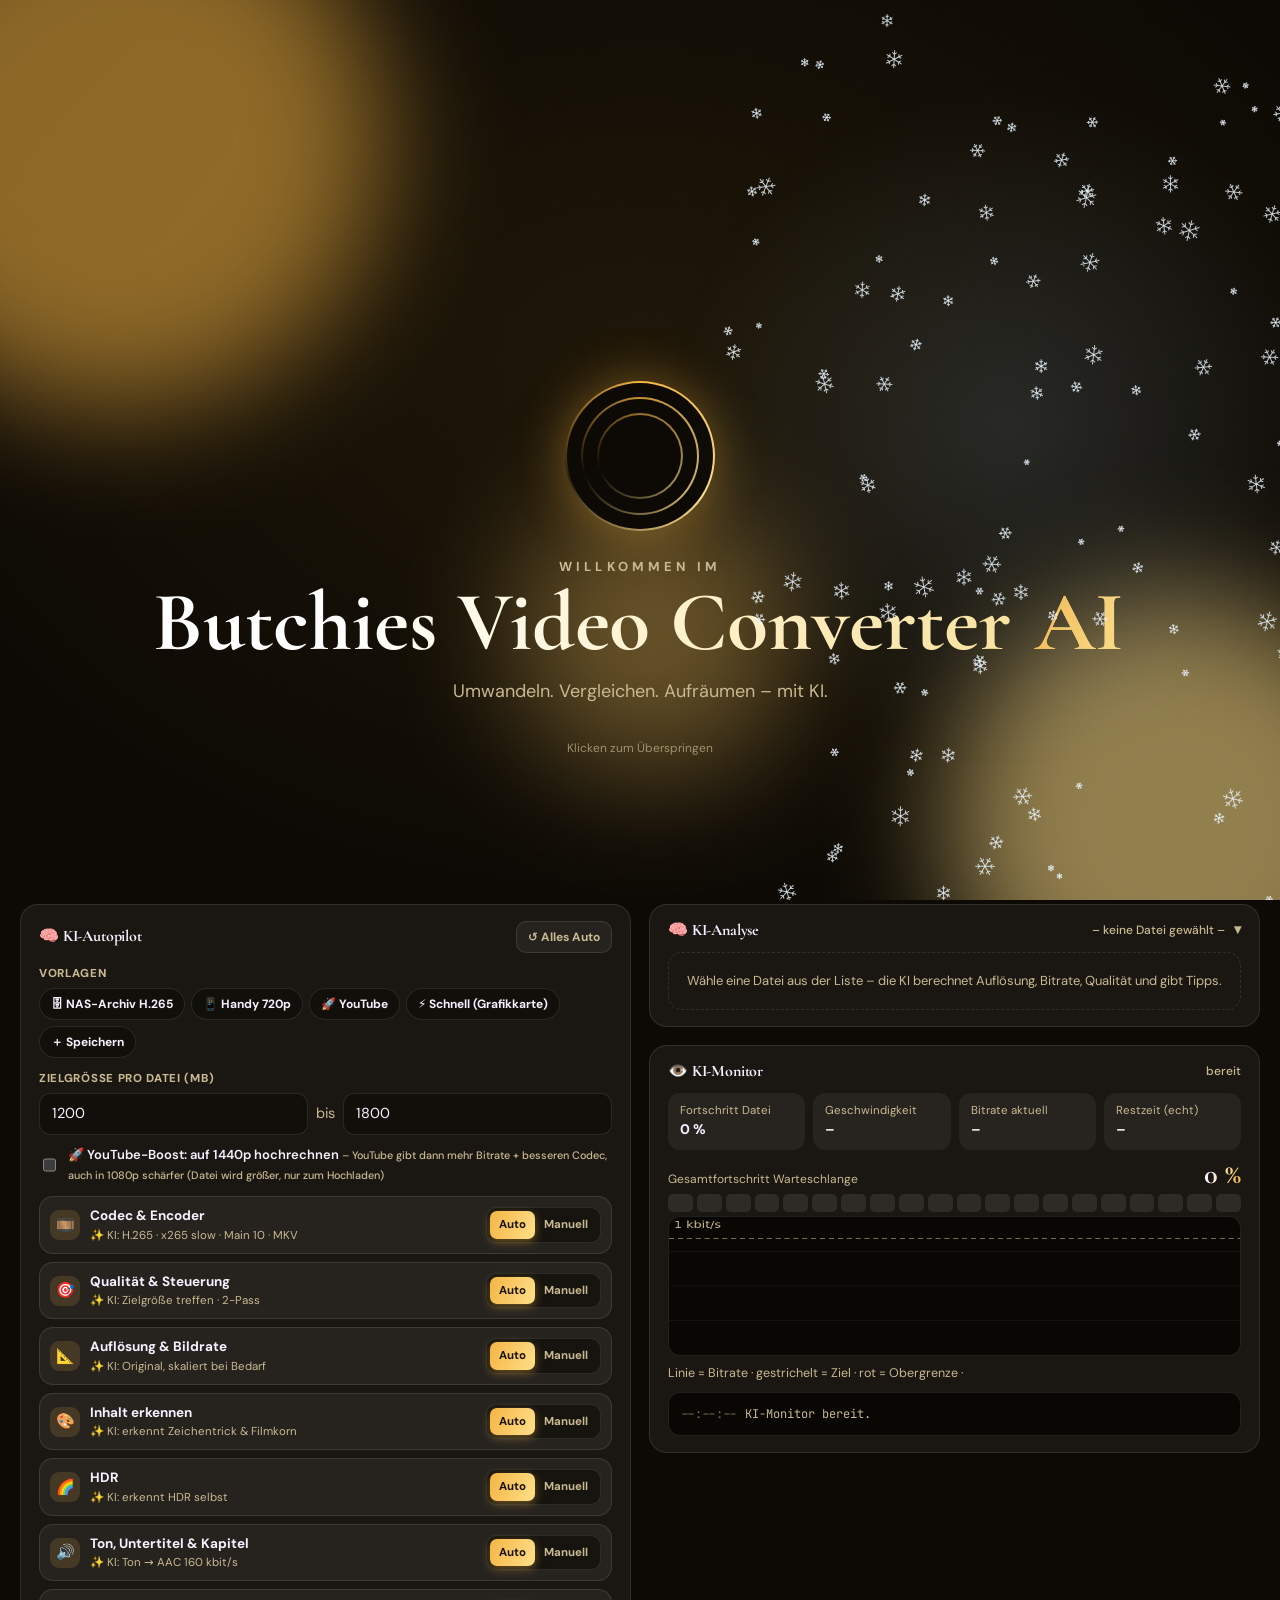
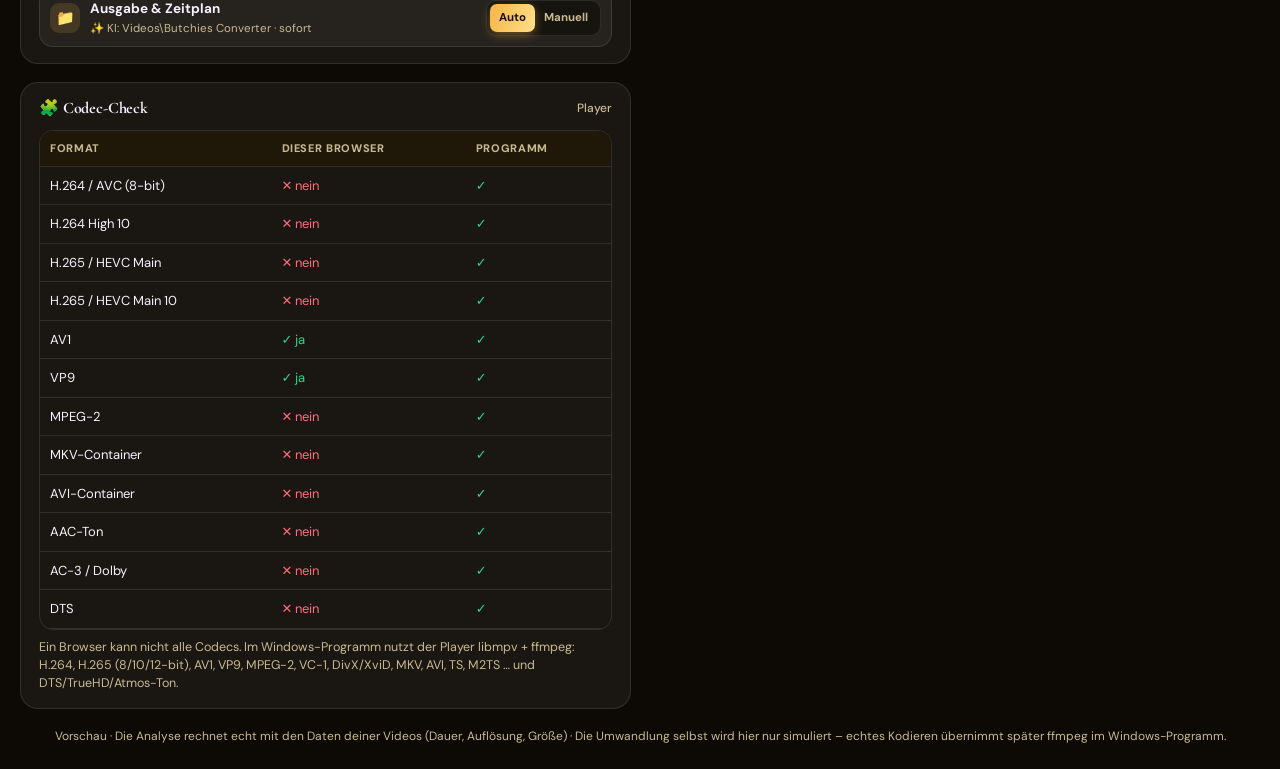
==== commit 89d9e8ae: "Converter 1.2.2: Jahreszeiten-Animation (je 2 Wochen nach dem Wechsel), abschaltbar Co-Authored-By: " ====
--- a/video-converter/ui/index.html
+++ b/video-converter/ui/index.html
@@ -21,14 +21,15 @@
 @font-face{font-family:Manrope;src:url(fonts/manrope.woff2) format('woff2');font-weight:200 800;font-display:swap}
 
 /* Butchies Video Converter AI – Designs & Schriften wie Butchies Encode Studio / Butchies-Webseite (V2) */
-:root{--ok:#2fd38f;--bad:#ff6b7a;--warn:#ffcf5a;--info:#6fb3ff;--fh:Outfit,sans-serif;--fb:'DM Sans',system-ui,sans-serif;--fm:'JetBrains Mono',ui-monospace,Consolas,monospace;color-scheme:dark}
+:root{--ok:#2fd38f;--bad:#ff6b7a;--warn:#ffcf5a;--info:#6fb3ff;--ok2:#a9d86e;--orange:#f29a4e;--violet:#c79bff;--fh:Outfit,sans-serif;--fb:'DM Sans',system-ui,sans-serif;--fm:'JetBrains Mono',ui-monospace,Consolas,monospace;color-scheme:dark}
 :root,[data-theme=neon]{--a:#a46bff;--b:#ff6fc4;--bg:#0b0614;--bg2:#160c26;--panel:rgba(255,255,255,.055);--panel2:rgba(255,255,255,.09);--line:rgba(255,255,255,.1);--text:#f6f1ff;--muted:#b3a6c9;--glow:rgba(164,107,255,.45);--on:#fff}
 [data-theme=ocean]{--a:#38bdf8;--b:#22d3ee;--bg:#03101a;--bg2:#06202e;--glow:rgba(56,189,248,.42);--muted:#9cb9c9;--on:#03101a}
 [data-theme=sunset]{--a:#ff7a45;--b:#ff4f9a;--bg:#140708;--bg2:#2a0f14;--glow:rgba(255,122,69,.42);--muted:#cfa9a6;--on:#1a0706}
 [data-theme=emerald]{--a:#2fd38f;--b:#a3e635;--bg:#04110c;--bg2:#0a2318;--glow:rgba(47,211,143,.4);--muted:#a3c4b5;--on:#04110c}
 [data-theme=gold]{--a:#f5b544;--b:#ffdf8a;--bg:#0d0a05;--bg2:#1f1708;--glow:rgba(245,181,68,.4);--muted:#c9b991;--on:#1a1205}
 [data-theme=mono]{--a:#e5e5e5;--b:#9ca3af;--bg:#0a0a0a;--bg2:#171717;--glow:rgba(255,255,255,.22);--muted:#a3a3a3;--on:#0a0a0a}
-[data-theme=light]{--a:#7c3aed;--b:#db2777;--bg:#f6f2fb;--bg2:#ece3f8;--panel:rgba(30,10,60,.05);--panel2:rgba(30,10,60,.08);--line:rgba(30,10,60,.12);--text:#1d1430;--muted:#5f5374;--glow:rgba(124,58,237,.28);--on:#fff;color-scheme:light}
+[data-theme=light]{--a:#7c3aed;--b:#db2777;--bg:#f6f2fb;--bg2:#ece3f8;--panel:rgba(30,10,60,.05);--panel2:rgba(30,10,60,.08);--line:rgba(30,10,60,.12);--text:#1d1430;--muted:#5f5374;--glow:rgba(124,58,237,.28);--on:#fff;color-scheme:light;
+  --ok:#0f8a55;--ok2:#4d7c0f;--warn:#a86400;--orange:#c2410c;--bad:#c62839;--info:#1d6fc2;--violet:#7c3aed}
 [data-skin=club]{--fh:Unbounded,var(--fb)}
 [data-skin=wellen]{--fh:Quicksand,sans-serif;--fb:Quicksand,system-ui,sans-serif}
 [data-skin=magazin]{--fh:'Playfair Display',Georgia,serif}
@@ -167,6 +168,33 @@
 .anaMini{display:none;font:600 13px var(--fb);color:var(--muted)}.anaMini b{font-family:var(--fh)}
 #anaCard.shut .anaMini{display:block}
 .card h2 .sub{font:500 12px var(--fb);color:var(--muted);margin-left:auto;text-align:right;letter-spacing:0}
+.dz-empty{display:grid;place-items:center;gap:4px;width:100%}
+.drop.loaded{border-style:solid;place-items:stretch;text-align:left;position:relative;padding:16px}
+.dz-info{display:grid;gap:10px;width:100%;min-width:0}
+.drop.loaded .dz-empty,.drop:not(.loaded) .dz-info{display:none}
+.fi{width:100%;text-align:left;display:grid;gap:10px}.fi:empty{display:none}
+.dz-empty .fi{margin-top:10px}
+.fi .rec{display:flex;flex-wrap:wrap;gap:6px;justify-content:center}
+.fi .rec button{border:1px solid var(--line);background:var(--panel2);color:var(--text);border-radius:99px;padding:5px 11px;font:600 12px var(--fb);cursor:pointer;max-width:100%;overflow:hidden;text-overflow:ellipsis;white-space:nowrap}
+.fi .rec button:hover{border-color:var(--a)}
+.drv{display:grid;gap:6px;padding:10px 12px;border-radius:12px;background:var(--panel);border:1px solid var(--line);font-size:12.5px}
+.drv .t{display:flex;justify-content:space-between;gap:10px;color:var(--muted)}.drv .t b{color:var(--text);font:700 13px var(--fb);white-space:nowrap}
+.dbar{height:9px;border-radius:99px;background:var(--panel2);overflow:hidden;display:flex}.dbar i{display:block;height:100%}
+.dstats{display:grid;grid-template-columns:repeat(4,1fr);gap:8px}
+.dstats div{padding:9px 11px;border-radius:12px;background:var(--panel);border:1px solid var(--line);min-width:0}
+.dstats small{display:block;color:var(--muted);font-size:11.5px}.dstats b{font:800 17px var(--fh)}
+.leg{display:flex;flex-wrap:wrap;gap:4px 12px;font-size:12px;color:var(--muted)}.leg span::before{content:"";display:inline-block;width:9px;height:9px;border-radius:3px;background:var(--c);margin-right:5px}
+.dsave,.dodd{display:flex;align-items:center;gap:10px;padding:10px 12px;border-radius:12px;font-size:13px}
+.dsave{border:1px solid color-mix(in srgb,var(--ok) 35%,transparent);background:color-mix(in srgb,var(--ok) 9%,transparent)}.dsave b{color:var(--ok)}
+.dodd{border:1px solid color-mix(in srgb,var(--warn) 35%,transparent);background:color-mix(in srgb,var(--warn) 9%,transparent)}.dodd b{color:var(--warn)}
+.dsave .btn,.dodd .btn{margin-left:auto;flex:none}
+.dok{font-size:12.5px;color:var(--ok)}
+.dtwo{display:grid;grid-template-columns:1fr 1fr;gap:8px;font-size:12.5px}.dtwo div{padding:9px 11px;border-radius:12px;background:var(--panel);border:1px solid var(--line);min-width:0;overflow-wrap:anywhere}.dtwo small{color:var(--muted);display:block;font-size:11.5px}
+.dhead{display:flex;align-items:center;gap:8px}.dhead b{font:800 15px var(--fh);flex:1;min-width:0;overflow:hidden;text-overflow:ellipsis;white-space:nowrap}
+.dimenu{position:absolute;right:16px;top:58px;z-index:20;display:grid;gap:8px;padding:14px 16px;border-radius:14px;background:var(--bg2);border:1px solid var(--line);box-shadow:0 14px 40px rgba(0,0,0,.35);font-size:13px}
+.dimenu[hidden]{display:none}
+@media(max-width:1300px){.dstats{grid-template-columns:repeat(2,1fr)}.dtwo{grid-template-columns:1fr}}
+.pgline .pstop{margin-left:10px;padding:3px 10px;font-size:11.5px}
 .drop{display:grid;place-items:center;gap:4px;padding:22px 16px;text-align:center;border-radius:20px;border:2px dashed color-mix(in srgb,var(--a) 55%,transparent);background:linear-gradient(135deg,color-mix(in srgb,var(--a) 10%,transparent),transparent);transition:.2s}
 .drop.hot,.drop:hover{border-color:var(--b);background:linear-gradient(135deg,color-mix(in srgb,var(--a) 20%,transparent),color-mix(in srgb,var(--b) 8%,transparent))}
 .drop b{font:800 17px var(--fh)}
@@ -293,6 +321,8 @@
 .fc input{accent-color:var(--acc);margin-top:3px;width:16px;height:16px;flex:none}
 tr.mk td{background:color-mix(in srgb,var(--bad) 12%,transparent)}
 .st{font-size:11px;color:var(--mut);margin-top:4px}
+.qi .rm{border:0;background:var(--panel2);color:var(--muted);border-radius:6px;padding:1px 7px;cursor:pointer;margin-left:8px;font-size:12px;line-height:18px}
+.qi .rm:hover{background:color-mix(in srgb,var(--bad) 18%,transparent);color:var(--bad)}
 .qi .pb{border:0;background:var(--panel2);color:var(--acc);border-radius:6px;padding:1px 7px;cursor:pointer;margin-right:6px;font-size:12px}
 @media (max-width:900px){.grid21{grid-template-columns:1fr}}
 @media (max-width:900px){.grid,.cmpgrid{grid-template-columns:1fr}.mon{grid-template-columns:repeat(2,1fr)}.tabs{margin-left:0;width:100%}.tab{flex:1}}
@@ -390,6 +420,13 @@
 .upbadge{position:absolute;top:10px;right:10px;font:700 11.5px var(--fb);padding:4px 9px;border-radius:7px;background:rgba(0,0,0,.6);color:#fff;pointer-events:none;z-index:2}
 .upbadge i{font-style:normal;color:var(--a)}
 @media (max-width:760px){.top{padding:10px 12px;position:static}.tabs{margin-left:0;width:100%}.tab{flex:1 1 auto;justify-content:center}.brand small{display:none}.top-actions .lbl{display:none}}
+/* ---------- Jahreszeiten (freigegeben, Quelle: ui/seasons-src) ---------- */
+/* Zusatzebene: Originaldesign und Originalhintergrund bleiben unangetastet. */
+.ssn-layer{position:absolute;inset:0;z-index:1;overflow:hidden;pointer-events:none;contain:layout paint}
+.ssn-layer canvas{display:block;width:100%;height:100%;background:transparent;border:0;border-radius:0}
+.ssn-caption{position:absolute;z-index:2;left:0;right:0;bottom:8%;text-align:center;pointer-events:none;color:var(--b);font:italic clamp(14px,2vw,24px) Georgia,serif;text-shadow:0 0 18px var(--glow)}
+.ssn-layer.ssn-light .ssn-caption{color:var(--a)}
+@media(prefers-reduced-motion:reduce){.ssn-layer canvas{opacity:.8}}
 </style>
 </head>
 <body data-theme="gold" data-skin="lounge">
@@ -648,17 +685,21 @@
 <section class="view" id="v-cmp">
 <div class="cmpgrid">
   <div class="card"><h2>📁 Ordner A <span class="sub" id="cntA">leer</span></h2>
-    <div class="drop" id="dropA"><b>Ordner A hierher ziehen</b><p>z. B. neue Downloads</p>
+    <div class="drop" id="dropA"><div class="dz-empty"><b>Ordner A hierher ziehen</b><p>z. B. neue Downloads</p>
       <div class="row" style="justify-content:center"><button class="btn" data-pick="A">📁 Ordner wählen</button><button class="btn demo-only" data-demo="A">✨ Demo</button></div>
+      <div class="fi" id="emptyA"></div></div>
+      <div class="dz-info" id="infoA"></div>
       <input type="file" id="iA" webkitdirectory multiple hidden></div>
-    <div id="scanA" hidden style="margin-top:12px"><div class="pgline"><small id="scanTxtA">Lese Ordner …</small><b id="scanPctA">0 %</b></div><div class="segbar"><i></i><i></i><i></i><i></i><i></i><i></i><i></i><i></i><i></i><i></i><i></i><i></i><i></i><i></i><i></i><i></i><i></i><i></i><i></i><i></i></div></div>
+    <div id="scanA" hidden style="margin-top:12px"><div class="pgline"><small id="scanTxtA">Lese Ordner …</small><b id="scanPctA">0 %</b><button class="btn sm pstop" title="Abbrechen">⏹ Abbrechen</button></div><div class="segbar"><i></i><i></i><i></i><i></i><i></i><i></i><i></i><i></i><i></i><i></i><i></i><i></i><i></i><i></i><i></i><i></i><i></i><i></i><i></i><i></i></div></div>
     <label class="chk" style="margin-top:10px"><input type="checkbox" id="protA"> 🛡 Ordner schützen (Löschen nur in einen Papierkorb-Ordner)</label>
   </div>
   <div class="card"><h2>📁 Ordner B <span class="sub" id="cntB">leer</span></h2>
-    <div class="drop" id="dropB"><b>Ordner B hierher ziehen</b><p>z. B. NAS-Filmordner</p>
+    <div class="drop" id="dropB"><div class="dz-empty"><b>Ordner B hierher ziehen</b><p>z. B. NAS-Filmordner</p>
       <div class="row" style="justify-content:center"><button class="btn" data-pick="B">📁 Ordner wählen</button><button class="btn demo-only" data-demo="B">✨ Demo</button></div>
+      <div class="fi" id="emptyB"></div></div>
+      <div class="dz-info" id="infoB"></div>
       <input type="file" id="iB" webkitdirectory multiple hidden></div>
-    <div id="scanB" hidden style="margin-top:12px"><div class="pgline"><small id="scanTxtB">Lese Ordner …</small><b id="scanPctB">0 %</b></div><div class="segbar"><i></i><i></i><i></i><i></i><i></i><i></i><i></i><i></i><i></i><i></i><i></i><i></i><i></i><i></i><i></i><i></i><i></i><i></i><i></i><i></i></div></div>
+    <div id="scanB" hidden style="margin-top:12px"><div class="pgline"><small id="scanTxtB">Lese Ordner …</small><b id="scanPctB">0 %</b><button class="btn sm pstop" title="Abbrechen">⏹ Abbrechen</button></div><div class="segbar"><i></i><i></i><i></i><i></i><i></i><i></i><i></i><i></i><i></i><i></i><i></i><i></i><i></i><i></i><i></i><i></i><i></i><i></i><i></i><i></i></div></div>
     <label class="chk" style="margin-top:10px"><input type="checkbox" id="protB" checked> 🛡 NAS / Archiv schützen (Löschen nur in einen Papierkorb-Ordner)</label>
   </div>
 </div>
@@ -687,7 +728,7 @@
       <div class="f"><label>Ähnlich ab (%)</label><input type="number" id="cTh" value="60" min="30" max="99"></div>
       <div class="f"><label>Dateien</label><label class="chk" style="min-height:42px"><input type="checkbox" id="cVid" checked> nur Videodateien</label></div>
       <div class="f full real-only"><label class="chk"><input type="checkbox" id="cSub" checked> Unterordner mitlesen (ein Ordner, der im anderen liegt, wird dabei immer ausgelassen)</label></div>
-      <div class="f full"><label class="chk"><input type="checkbox" id="cImg" checked> 🖼 Bild-Abgleich: gleicher Film trotz anderem Namen (vergleicht Standbilder)</label></div>
+      <div class="f full"><label class="chk"><input type="checkbox" id="cImg"> 🔬 Tiefsuche (Bild-Abgleich): findet den gleichen Film trotz anderem Namen – vergleicht Standbilder, dauert deutlich länger</label></div>
       <div class="f full"><label class="chk"><input type="checkbox" id="cDb" checked> 🎬 Filmdatenbank: Titel + Jahr erkennen</label></div>
       <div class="f full real-only"><label>TMDB-Schlüssel (freiwillig, für deutsche Original-Titel)</label><input type="text" id="cTmdb" placeholder="kostenlos auf themoviedb.org → Einstellungen → API"><div class="hint" style="margin:0">Ohne Schlüssel liest die KI Titel und Jahr aus dem Dateinamen.</div></div>
     </div></div></div>
@@ -697,7 +738,7 @@
     <button class="btn" id="bHash" disabled title="Liest Anfang + Ende jeder Datei und vergleicht Prüfsummen">🔐 Inhalt prüfen (Hash)</button>
     <button class="btn" id="bRen" title="Benennt erkannte Filme einheitlich: Titel (Jahr).mkv">✏️ Einheitlich umbenennen</button>
   </div>
-  <div id="cmpProg" hidden style="margin-top:12px"><div class="pgline"><small id="cmpProgTxt"></small><b id="cmpProgPct">0 %</b></div><div class="segbar"><i></i><i></i><i></i><i></i><i></i><i></i><i></i><i></i><i></i><i></i><i></i><i></i><i></i><i></i><i></i><i></i><i></i><i></i><i></i><i></i></div></div>
+  <div id="cmpProg" hidden style="margin-top:12px"><div class="pgline"><small id="cmpProgTxt"></small><b id="cmpProgPct">0 %</b><button class="btn sm pstop" title="Abbrechen">⏹ Abbrechen</button></div><div class="segbar"><i></i><i></i><i></i><i></i><i></i><i></i><i></i><i></i><i></i><i></i><i></i><i></i><i></i><i></i><i></i><i></i><i></i><i></i><i></i><i></i></div></div>
   <div class="res" id="resTabs"></div>
   <div class="row" style="margin-bottom:8px">
     <button class="btn sm" id="bAuto">✨ KI: Doppelte zum Löschen vormerken</button>
@@ -719,6 +760,7 @@
   <p class="hint" style="margin:0">Die Designs der Butchies-Webseite – mit Farben und Schriften, wie im Encode Studio.</p>
   <div class="themes" id="themeGrid"></div>
   <label class="check"><input type="checkbox" id="introCheck" checked> Start-Animation beim Öffnen zeigen</label>
+  <label class="check"><input type="checkbox" id="ssnCheck" checked> 🍂 Jahreszeit beim Starten und Beenden zeigen <small style="opacity:.7">(je 2 Wochen ab 1. März, Juni, September, Dezember)</small></label>
   <div class="dlg-actions"><button type="button" class="btn pri" id="thOk">Fertig</button></div>
  </div>
 </dialog>
@@ -742,6 +784,27 @@
 <div class="foot demo-only">Vorschau · Die Analyse rechnet echt mit den Daten deiner Videos (Dauer, Auflösung, Größe) · Die Umwandlung selbst wird hier nur simuliert – echtes Kodieren übernimmt später ffmpeg im Windows-Programm.</div>
 </div>
 
+<script>
+/* Butchies Jahreszeiten: keine Abhängigkeiten, keine Feiertage. */
+(function(global){'use strict';
+const INFO={spring:{name:'Frühling',kicker:'Der Frühling erwacht',tag:'Blüten tanzen im Licht',bye:'Bis bald im Frühling!'},summer:{name:'Sommer',kicker:'Ein Hauch von Sommer',tag:'Warme Sonnenstrahlen und sanfte Bewegung',bye:'Bis bald im Sommer!'},autumn:{name:'Herbst',kicker:'Goldener Herbst',tag:'Blätter wirbeln durch die Luft',bye:'Bis bald im Herbst!'},winter:{name:'Winter',kicker:'Stille Winterzeit',tag:'Schneekristalle schweben herab',bye:'Bis bald im Winter!'}};
+const reduced=()=>global.matchMedia&&global.matchMedia('(prefers-reduced-motion: reduce)').matches;
+function pick(date){const m=(date||new Date()).getMonth()+1;return m>=3&&m<=5?'spring':m>=6&&m<=8?'summer':m>=9&&m<=11?'autumn':'winter'}
+function info(key){const i=INFO[key]||INFO.spring;return {...i,icon:''}}
+function mount(container,key,mode){if(!container)throw Error('Seasons.mount: Container fehlt');key=INFO[key]?key:pick();const old=container.querySelector('.ssn-layer');if(old)old.remove();const layer=document.createElement('div');layer.className='ssn-layer ssn-'+key;layer.setAttribute('aria-hidden','true');const canvas=document.createElement('canvas');layer.appendChild(canvas);container.appendChild(layer);const ctx=canvas.getContext('2d');let seed=45631;function rand(){seed=(seed*1664525+1013904223)>>>0;return seed/4294967296}const particles=Array.from({length:110},(_,i)=>({x:.57+rand()*.43,y:rand(),v:.025+rand()*.065,r:2+rand()*5,p:rand()*6.28,k:i%4}));let raf=0,dead=false,last=0,elapsed=0,w=1100,h=620;
+function resize(){const r=container.getBoundingClientRect();w=Math.max(1,r.width);h=Math.max(1,r.height);const d=Math.min(devicePixelRatio||1,2);canvas.width=Math.round(w*d);canvas.height=Math.round(h*d);ctx.setTransform(d,0,0,d,0,0)}
+function petal(x,y,r,a,color){ctx.save();ctx.translate(x,y);ctx.rotate(a);ctx.fillStyle=color;ctx.beginPath();ctx.moveTo(0,0);ctx.bezierCurveTo(-r,-r*.7,-r*.7,-r*1.8,0,-r*2);ctx.bezierCurveTo(r*.7,-r*1.8,r,-r*.7,0,0);ctx.fill();ctx.restore()}
+function leaf(x,y,r,a,color){ctx.save();ctx.translate(x,y);ctx.rotate(a);ctx.fillStyle=color;ctx.beginPath();ctx.moveTo(0,0);ctx.quadraticCurveTo(-r,-r,0,-r*2.1);ctx.quadraticCurveTo(r,-r,0,0);ctx.fill();ctx.strokeStyle='rgba(60,34,13,.45)';ctx.lineWidth=.8;ctx.beginPath();ctx.moveTo(0,0);ctx.lineTo(0,-r*1.8);ctx.stroke();ctx.restore()}
+function snow(x,y,r,a){ctx.save();ctx.translate(x,y);ctx.rotate(a);ctx.strokeStyle=document.body.dataset.theme==='light'?'rgba(70,110,170,.75)':'rgba(235,246,255,.8)';ctx.lineWidth=1;for(let i=0;i<6;i++){ctx.rotate(Math.PI/3);ctx.beginPath();ctx.moveTo(0,0);ctx.lineTo(0,-r);ctx.moveTo(0,-r*.55);ctx.lineTo(-r*.25,-r*.75);ctx.moveTo(0,-r*.55);ctx.lineTo(r*.25,-r*.75);ctx.stroke()}ctx.restore()}
+function render(now){if(dead)return;const dt=last?Math.min(.05,(now-last)/1000):0;last=now;elapsed+=dt;ctx.clearRect(0,0,w,h);const x=w*.79,y=h*.47;
+if(key==='summer'){const grad=ctx.createRadialGradient(x,y,8,x,y,w*.27);grad.addColorStop(0,'rgba(255,209,118,.33)');grad.addColorStop(.5,'rgba(255,182,75,.1)');grad.addColorStop(1,'rgba(255,182,75,0)');ctx.fillStyle=grad;ctx.fillRect(w*.5,0,w*.5,h);ctx.save();ctx.translate(x,y);ctx.rotate(elapsed*.045);for(let i=0;i<18;i++){ctx.rotate(Math.PI/9);ctx.fillStyle='rgba(255,210,128,.045)';ctx.beginPath();ctx.moveTo(0,0);ctx.lineTo(-14,-h*.45);ctx.lineTo(14,-h*.45);ctx.fill()}ctx.restore();ctx.save();ctx.shadowColor='#ffc66f';ctx.shadowBlur=38;ctx.fillStyle='#ffdfa4';ctx.beginPath();ctx.arc(x,y,Math.min(w,h)*.087,0,7);ctx.fill();ctx.restore()}
+else{const rgb=key==='spring'?'246,161,194':key==='autumn'?'226,134,53':'160,207,247';const grad=ctx.createRadialGradient(x,y,8,x,y,w*.27);grad.addColorStop(0,'rgba('+rgb+',.13)');grad.addColorStop(1,'rgba('+rgb+',0)');ctx.fillStyle=grad;ctx.fillRect(w*.5,0,w*.5,h)}
+for(const p of particles){const px=p.x*w,py=p.y*h,sz=p.r*Math.min(w/1100,h/620)*1.3;if(key==='spring')petal(px,py,sz,elapsed*.6+p.p,['#f5b6ce','#f8d6e0','#e9a4c6','#ffdce8'][p.k]);else if(key==='summer'){ctx.fillStyle='rgba(255,224,148,'+(.18+.6*(.5+.5*Math.sin(elapsed*2+p.p)))+')';ctx.beginPath();ctx.arc(px,py,Math.max(1,sz*.4),0,7);ctx.fill()}else if(key==='autumn')leaf(px,py,sz*1.5,elapsed+p.p,['#e9ac49','#c65c32','#db8741','#ad492a'][p.k]);else snow(px,py,sz,elapsed*.3+p.p);p.y+=dt*p.v*(key==='autumn'?1.25:.8);p.x+=Math.sin(elapsed+p.p)*dt*.012;if(p.y>1.05){p.y=-.04;p.x=.57+rand()*.43}}
+if(elapsed<4.2&&!reduced())raf=requestAnimationFrame(render)}
+resize();if(reduced())render(0);else raf=requestAnimationFrame(render);return {stop(){dead=true;cancelAnimationFrame(raf);layer.remove()}}}
+global.Seasons={pick,info,mount};
+})(window);
+</script>
 <script>
 (()=>{
 const TOKEN=(location.hash||'').slice(1),REAL=!!TOKEN&&/^https?:$/.test(location.protocol);
@@ -1001,7 +1064,7 @@
 const PROBE={};let probeRun=null,probeTimer=null;
 const hstr=t=>{let h=0;for(let i=0;i<t.length;i++)h=(h*31+t.charCodeAt(i))|0;return h};
 const pkey=(q,a)=>q.id+'|'+hstr(a.cmd+a.vk+a.outW);
-function vmLabel(v){return v>=95?['praktisch wie das Original','var(--ok)']:v>=90?['sehr gut – kaum Unterschied','var(--ok)']:v>=80?['gut – kleine Verluste','#a9d86e']:v>=70?['sichtbare Verluste','var(--warn)']:['deutlich schlechter','var(--bad)']}
+function vmLabel(v){return v>=95?['praktisch wie das Original','var(--ok)']:v>=90?['sehr gut – kaum Unterschied','var(--ok)']:v>=80?['gut – kleine Verluste','var(--ok2)']:v>=70?['sichtbare Verluste','var(--warn)']:['deutlich schlechter','var(--bad)']}
 function sceneCanvas(q,frac){const w=1920,h=Math.round(1920*(q.h||1080)/(q.w||1920));const c=document.createElement('canvas');c.width=w;c.height=h;drawScene(c.getContext('2d'),w,h,(q.dur||600)*frac,q.name);return c}
 function grabFrame(q,frac){if(REAL&&q.fid)return loadImg(`/api/frame?id=${q.fid}&t=${(frac*(q.dur||0)).toFixed(2)}&w=1920`).catch(()=>sceneCanvas(q,frac));return new Promise(res=>{
   if(!q.file){res(sceneCanvas(q,frac));return}
@@ -1051,7 +1114,7 @@
 const interp=(pts,x,log)=>{const f=v=>log?Math.log(v):v;if(x<=pts[0][0])return pts[0][1];for(let i=1;i<pts.length;i++){if(x<=pts[i][0]){const a=pts[i-1],b=pts[i],t=(f(x)-f(a[0]))/(f(b[0])-f(a[0]));return a[1]+(b[1]-a[1])*t}}return pts[pts.length-1][1]};
 const BPP=[[.008,6],[.015,18],[.025,34],[.035,46],[.05,60],[.07,72],[.1,84],[.15,93],[.25,98]];
 const CRFT=[[12,99],[14,98],[18,95],[20,91],[23,84],[26,74],[28,66],[32,48],[38,25],[45,10],[51,4]];
-const label=s=>s>=90?['Exzellent','var(--ok)']:s>=80?['Sehr gut','var(--ok)']:s>=70?['Gut','#a9d86e']:s>=55?['Mittel','var(--warn)']:s>=40?['Schwach','#f29a4e']:['Schlecht','var(--bad)'];
+const label=s=>s>=90?['Exzellent','var(--ok)']:s>=80?['Sehr gut','var(--ok)']:s>=70?['Gut','var(--ok2)']:s>=55?['Mittel','var(--warn)']:s>=40?['Schwach','var(--orange)']:['Schlecht','var(--bad)'];
 const P_DOWN=22,P_EXP=.25;const downPen=(srcW,w)=>srcW>w?P_DOWN*Math.log2(srcW/w):0;
 function bppScore(vk,w,h,fps,enc,bits){
   const px=w*h, eff=EFF[enc]*(bits>8?.95:1);
@@ -1223,6 +1286,17 @@
   if(!selId)selId=Q[0].id; renderQ();update(); log('',`Demo: ${D.length} Dateien geladen.`);
   log('warn','KI-Prüflauf: „Download_abgebrochen.mp4“ ist defekt und wird übersprungen.');
 }
+/* Einzelne Datei aus der Liste nehmen (die Datei selbst bleibt auf der Platte) */
+function rmQ(q){
+  const busy=q.state==='run'||q.state==='queued';
+  const drop=()=>{const i=Q.indexOf(q);if(i<0)return;Q.splice(i,1);if(q.src)q.src.queued=false;
+    if(selId===q.id)selId=(Q[i]||Q[i-1]||{}).id||null;renderQ();update();
+    toast(`„${q.name}“ aus der Liste genommen.`,busy?null:'Rückgängig',()=>{Q.splice(Math.min(i,Q.length),0,q);if(!selId)selId=q.id;renderQ();update()})};
+  if(!busy)return drop();
+  if(!REAL||!q.jid){if(q.state==='run')return toast('Läuft gerade – erst „Stopp“ drücken.');q.state='stop';return drop()}
+  ask('✕ Umwandlung abbrechen?',`<p>„<b style="color:var(--text)">${esc(q.name)}</b>“ ${q.state==='run'?'wird gerade umgewandelt':'wartet noch'}. Abbrechen und aus der Liste nehmen? Die Originaldatei bleibt erhalten, die halb fertige Datei wird gelöscht.</p>`,
+    [{t:'Nein, weiter umwandeln'},{t:'✕ Abbrechen und entfernen',cls:'pri',fn:()=>{api('/api/cancel',{ids:[q.jid]}).catch(()=>{});log('bad',`Entfernt: ${esc(q.name)}`);drop()}}]);
+}
 function renderQ(){
   if(REAL&&INFO&&!RESTORING)saveSession();
   const s=settings();
@@ -1234,13 +1308,14 @@
     const st=q.bad&&!q.force?'<span class="bad">⚠ defekt</span>':q.state==='done'?'✓ fertig'+(q.out?`<button class="fold" data-show="${q.id}" title="Im Ordner zeigen">📂</button>`:''):q.state==='run'?'läuft…'+(q.slot&&REAL?` · ${wIcon(q.slot)} ${esc(wName(q.slot))}`:''):q.state==='queued'?'wartet'+(q.slot&&REAL?` · ${wIcon(q.slot)} ${esc(wName(q.slot))}`:''):q.state==='err'?'<span class="bad">✕ Fehler</span>':q.state==='stop'?'abgebrochen':q.state==='skip'?'übersprungen':'';
     return `<div class="qi ${q.id===selId?'sel':''} ${q.state} ${q.bad&&!q.force?'isbad':''}" data-id="${q.id}">
       <div class="nm" title="${esc(q.path)}"><button class="pb" data-play="${q.id}" title="Im Player abspielen">▶</button>${esc(q.name)}</div>
-      <div class="sc" style="color:${c}">${a.score} · ${lb}</div>
+      <div class="sc"><span style="color:${c}">${a.score} · ${lb}</span><button class="rm" data-rm="${q.id}" title="${q.state==='run'||q.state==='queued'?'Abbrechen und aus der Liste nehmen':'Aus der Liste nehmen (Datei bleibt erhalten)'}">✕</button></div>
       <div class="meta">${q.w?q.w+'×'+q.h:'? × ?'} · ${q.dur?fmtT(q.dur):'?'} · ${fmtMB(q.size/1048576)} → ${a.outW}×${a.outH}, ~${fmtMB(a.est)}</div>
       <div class="meta" style="text-align:right">${st}</div>
       <div class="bar"><i style="width:${q.prog*100}%"></i></div></div>`}).join('');
   $$('#queue .qi').forEach(el=>el.onclick=()=>{selId=+el.dataset.id;if(!RUN.on)anaFold(false);renderQ();update()});
   $$('[data-show]').forEach(b=>b.onclick=e=>{e.stopPropagation();const q=Q.find(x=>x.id==b.dataset.show);if(q&&q.out)api('/api/show',{path:q.out}).catch(()=>{})});
   $$('[data-play]').forEach(b=>b.onclick=e=>{e.stopPropagation();openInPlayer(Q.find(x=>x.id==b.dataset.play));showTab('play')});
+  $$('[data-rm]').forEach(b=>b.onclick=e=>{e.stopPropagation();const q=Q.find(x=>x.id==b.dataset.rm);if(q)rmQ(q)});
 }
 function update(){
   applyAuto();
@@ -1412,7 +1487,72 @@
   return Math.min(1,s);
 }
 let EUID=0; const MK=new Set(); let TRASH=[];
-function cntDir(side,demo){$('#cnt'+side).textContent=DIR[side].length?`${DIR[side].length} Dateien · ${fmtMB(DIR[side].reduce((s,x)=>s+x.size,0)/1048576)}${demo?' (Demo)':''}`:'leer'}
+function cntDir(side,demo){$('#cnt'+side).textContent=DIR[side].length?`${DIR[side].length} Dateien · ${fmtSz(DIR[side].reduce((s,x)=>s+x.size,0))}${demo?' (Demo)':''}`:'leer';try{renderDirInfo(side)}catch(e){console.error(e)}}
+/* ---------- Ordner-Infos (A und B) ---------- */
+const fmtSz=b=>{if(b==null)return '–';const g=b/1073741824;return g>=1000?(g/1024).toFixed(2).replace('.',',')+' TB':g>=1?g.toFixed(g>=100?0:2).replace('.',',')+' GB':b>=1048576?Math.round(b/1048576).toLocaleString('de-DE')+' MB':b>0?'< 1 MB':'0 Byte'};
+const DIO_KEYS=[['num','📊 Zahlen (Videos, Größe, Unterordner, frei)'],['codec','🎞 Codecs'],['res','📐 Auflösungen'],['save','💾 Sparpotenzial'],['odd','⚠️ Auffällige Dateien'],['new','🆕 Neueste / 🐘 größte Datei']];
+let DIOPT={num:true,codec:true,res:true,save:true,odd:true,new:true};try{Object.assign(DIOPT,JSON.parse(KV.get('bvc-dirinfo')||'{}'))}catch(e){}
+const META={A:null,B:null};
+let RECENT=[];try{RECENT=JSON.parse(KV.get('bvc-recent')||'[]')||[]}catch(e){}
+function addRecent(p){RECENT=[p,...RECENT.filter(x=>x!==p)].slice(0,6);KV.set('bvc-recent',JSON.stringify(RECENT));loadSpace()}
+let SPACE=[];
+async function loadSpace(){if(!REAL)return;try{SPACE=(await api('/api/space',{paths:RECENT})).space||[]}catch(e){SPACE=[]}['A','B'].forEach(x=>{if(!DIR[x].length)renderDirInfo(x)})}
+const codecOf=n=>/x265|h\.?265|hevc/i.test(n)?'h265':/x264|h\.?264|\bavc\b/i.test(n)?'h264':/\bav1\b/i.test(n)?'av1':/xvid|divx|mpeg-?2/i.test(n)?'old':'unk';
+const resOf=n=>/2160p|\b4k\b|\buhd\b/i.test(n)?'4k':/1080[pi]/i.test(n)?'1080':/720p/i.test(n)?'720':/576p|480p|dvdrip|\bsd\b/i.test(n)?'sd':'unk';
+const ODD_PART=/\.(part|crdownload|!qb|tmp|partial)$/i;
+const uncRoot=p=>{const m=/^(\\\\[^\\]+\\[^\\]+)/.exec(p||'');return m?m[1]:null};
+function drvBox(icon,label,sp){const used=sp.total?Math.max(0,Math.min(1,1-sp.free/sp.total)):0;
+  return `<div class="drv"><div class="t"><span>${icon} ${esc(label)}</span><b>${fmtSz(sp.free)} frei von ${fmtSz(sp.total)}</b></div><div class="dbar"><i style="width:${(used*100).toFixed(1)}%;background:${used>.9?'var(--bad)':'linear-gradient(90deg,var(--a),var(--b))'}"></i></div></div>`}
+const KIND={nas:['🌐','NAS / Netzwerk'],usb:['🔌','USB-Laufwerk'],local:['💽','lokale Festplatte'],cd:['💿','CD/DVD']};
+function barBox(title,parts,total,right){const tot=parts.reduce((s,p)=>s+p[1],0)||1;
+  return `<div class="drv"><div class="t"><span>${title}</span><b>${right||''}</b></div><div class="dbar" style="height:12px">${parts.filter(p=>p[1]).map(p=>`<i title="${esc(p[0])}: ${p[1]}" style="width:${p[1]/tot*100}%;background:${p[2]}"></i>`).join('')}</div>
+   <div class="leg">${parts.filter(p=>p[1]).map(p=>`<span style="--c:${p[2]}">${esc(p[0])}: ${p[1].toLocaleString('de-DE')}</span>`).join('')}</div></div>`}
+function oddList(L){const vids=L.filter(x=>VID.test(x.name));
+  const zero=L.filter(x=>x.size===0),sample=L.filter(x=>x.size>0&&/sample/i.test(x.name)),part=L.filter(x=>x.size>0&&ODD_PART.test(x.name)),
+        small=vids.filter(x=>x.size>0&&x.size<50*1048576&&!/sample/i.test(x.name));
+  return {zero,sample,part,small,all:[...new Set([...zero,...part,...small,...sample])]}}
+function renderDirInfo(side){
+  const drop=$('#drop'+side),box=$('#info'+side),em=$('#empty'+side);if(!drop||!box)return;
+  const L=DIR[side]||[];drop.classList.toggle('loaded',!!L.length);
+  if(!L.length){box.innerHTML='';
+    if(!REAL||!INFO){em.innerHTML='';return}
+    const rec=RECENT.length?`<div class="rec"><small style="width:100%;text-align:center;color:var(--muted)">Zuletzt benutzt:</small>${RECENT.slice(0,4).map((p,i)=>`<button data-rec="${i}" title="${esc(p)}">🕘 ${esc(p.length>42?'…'+p.slice(-40):p)}</button>`).join('')}</div>`:'';
+    const drv=(INFO.disks||[]).map(d=>drvBox('💽',d.drive+'\\ (lokale Festplatte)',d));
+    const seen=new Set();SPACE.forEach(sp=>{if(sp.kind==='local'||sp.free==null)return;const r=uncRoot(sp.path)||sp.path.slice(0,3);if(seen.has(r))return;seen.add(r);const k=KIND[sp.kind]||KIND.local;drv.push(drvBox(k[0],r+' ('+k[1]+')',sp))});
+    em.innerHTML=rec+drv.join('');
+    em.querySelectorAll('[data-rec]').forEach(b=>b.onclick=e=>{e.stopPropagation();realScan(side,RECENT[+b.dataset.rec])});
+    return}
+  const vids=L.filter(x=>VID.test(x.name)),all=L.reduce((s,x)=>s+x.size,0),M=META[side]||{},sp=M.space;
+  const dirs=REAL&&M.dirs!=null?M.dirs:new Set(L.map(x=>x.path.split('/').slice(0,-1).join('/'))).size;
+  const where=REAL?(ROOT[side]||SRC[side]||''):(L[0].path.split('/')[0]||'Demo');const k=KIND[(sp&&sp.kind)||'local']||KIND.local;
+  const O=DIOPT,h=[];
+  h.push(`<div class="dhead"><b title="${esc(where)}">${REAL?k[0]:'📁'} ${esc(where)}</b><button class="btn sm" data-dimenu>⚙ Anzeige</button><button class="btn sm" data-other>📁 Anderer Ordner</button></div>
+   <div class="dimenu" hidden><b style="font:800 14px var(--fh)">Was soll angezeigt werden?</b>${DIO_KEYS.map(([key,t])=>`<label class="chk"><input type="checkbox" data-dio="${key}" ${O[key]?'checked':''}> ${t}</label>`).join('')}<small style="color:var(--muted)">Gilt für Ordner A und B · wird gespeichert</small></div>`);
+  if(O.num)h.push(`<div class="dstats"><div><small>Videos</small><b>${vids.length.toLocaleString('de-DE')}</b></div><div><small>Gesamtgröße</small><b>${fmtSz(all)}</b></div><div><small>Unterordner</small><b>${dirs.toLocaleString('de-DE')}</b></div><div><small>Laufwerk frei</small><b>${sp&&sp.free!=null?fmtSz(sp.free):'–'}</b></div></div>`);
+  if(O.codec&&vids.length){const c={h264:0,h265:0,av1:0,old:0,unk:0};vids.forEach(x=>c[codecOf(x.name)]++);
+    h.push(barBox('🎞 Codecs (aus dem Dateinamen)',[['H.264 / x264',c.h264,'var(--orange)'],['H.265 / x265',c.h265,'var(--ok)'],['AV1',c.av1,'var(--info)'],['alt (XviD/DivX/MPEG-2)',c.old,'var(--bad)'],['unbekannt',c.unk,'#9ca3af']],0,vids.length.toLocaleString('de-DE')+' Dateien'))}
+  if(O.res&&vids.length){const c={'4k':0,'1080':0,'720':0,sd:0,unk:0};vids.forEach(x=>c[resOf(x.name)]++);
+    h.push(barBox('📐 Auflösungen (aus dem Dateinamen)',[['4K',c['4k'],'var(--b)'],['1080p',c['1080'],'var(--a)'],['720p',c['720'],'var(--info)'],['SD',c.sd,'var(--violet)'],['unbekannt',c.unk,'#9ca3af']]))}
+  if(O.save&&vids.length){const old=vids.filter(x=>['h264','old'].includes(codecOf(x.name))),sz=old.reduce((s,x)=>s+x.size,0);
+    h.push(old.length?`<div class="dsave">💾 <span>Alle <b>${old.length.toLocaleString('de-DE')} H.264-/Alt-Filme</b> zu H.265 umwandeln spart etwa <b>${fmtSz(sz*.45)}</b> (≈ 45 %).</span><button class="btn sm pri" data-saveq>In Warteschlange</button></div>`
+      :`<div class="dok">✓ Kein H.264 erkannt – hier ist schon alles sparsam.</div>`)}
+  if(O.odd){const od=oddList(L);const p=[];if(od.zero.length)p.push(od.zero.length+' × 0 Byte');if(od.part.length)p.push(od.part.length+' × unfertiger Download');if(od.small.length)p.push(od.small.length+' × sehr klein (< 50 MB)');if(od.sample.length)p.push(od.sample.length+' × „sample“');
+    h.push(od.all.length?`<div class="dodd">⚠️ <span><b>${od.all.length} auffällige Datei${od.all.length>1?'en':''}:</b> ${p.join(' · ')}</span><button class="btn sm" data-odd>Anzeigen</button></div>`:`<div class="dok">✓ Keine auffälligen Dateien.</div>`)}
+  if(O.new&&vids.length){const big=vids.reduce((a,x)=>x.size>a.size?x:a,vids[0]);const wm=vids.filter(x=>x.mt);const nw=wm.length?wm.reduce((a,x)=>x.mt>a.mt?x:a,wm[0]):null;
+    h.push(`<div class="dtwo">${nw?`<div><small>🆕 Neueste Datei · ${new Date(nw.mt*1000).toLocaleDateString('de-DE')}</small>${esc(nw.name)}</div>`:''}<div><small>🐘 Größte Datei · ${fmtSz(big.size)}</small>${esc(big.name)}</div></div>`)}
+  box.innerHTML=h.join('');
+  const menu=box.querySelector('.dimenu');
+  box.querySelector('[data-dimenu]').onclick=e=>{e.stopPropagation();const open=menu.hidden;$$('.dimenu').forEach(m=>m.hidden=true);menu.hidden=!open};
+  menu.onclick=e=>e.stopPropagation();
+  menu.querySelectorAll('[data-dio]').forEach(c=>c.onchange=()=>{DIOPT[c.dataset.dio]=c.checked;KV.set('bvc-dirinfo',JSON.stringify(DIOPT));['A','B'].forEach(x=>{renderDirInfo(x)});const m=$('#info'+side+' .dimenu');if(m)m.hidden=false});
+  box.querySelector('[data-other]').onclick=async e=>{e.stopPropagation();if(!REAL)return $('#i'+side).click();try{const r=await api('/api/pick',{kind:'folder',start:ROOT[side]||''});if(r.paths[0])realScan(side,r.paths[0])}catch(err){toast(err.message)}};
+  const sq=box.querySelector('[data-saveq]');if(sq)sq.onclick=e=>{e.stopPropagation();const l=vids.filter(x=>['h264','old'].includes(codecOf(x.name))&&!x.queued);if(!l.length)return toast('Schon alle in der Warteschlange.');
+    ask(`💾 ${l.length} Dateien in die Warteschlange?`,`<p>Alle H.264-/Alt-Filme aus Ordner ${side} werden geprüft und in den Konverter gelegt. Bei vielen Dateien dauert die Prüfung einen Moment.</p>`,[{t:'Abbrechen'},{t:'In Warteschlange',cls:'pri',fn:()=>procEntries(l)}])};
+  const ob=box.querySelector('[data-odd]');if(ob)ob.onclick=e=>{e.stopPropagation();const od=oddList(L);const why=x=>x.size===0?'0 Byte':ODD_PART.test(x.name)?'unfertiger Download':/sample/i.test(x.name)?'Musterdatei':'sehr klein';
+    ask(`⚠️ ${od.all.length} auffällige Dateien in Ordner ${side}`,`<div style="max-height:46vh;overflow:auto;display:grid;gap:4px">${od.all.slice(0,300).map(x=>`<div>• <b style="color:var(--text)">${esc(x.name)}</b> <span style="color:var(--muted)">(${why(x)}, ${fmtSz(x.size)}) · ${esc(x.path)}</span></div>`).join('')}</div>${od.all.length>300?`<p>… und ${od.all.length-300} weitere</p>`:''}`,
+      [{t:'Schließen'},{t:'🗑 Alle löschen …',fn:()=>askDelete(od.all)}])};
+}
+document.addEventListener('click',()=>$$('.dimenu').forEach(m=>m.hidden=true));
 function setDir(side,list){
   DIR[side]=list.map(it=>{const f=it.file||it,p=it.path||f.webkitRelativePath||f.name;return {u:++EUID,side,name:f.name,path:p,size:f.size,file:f,n:norm(f.name)}});
   cntDir(side); autoCmp();
@@ -1452,13 +1592,13 @@
   for(const x of [...MK])if(!DIR[x.side].includes(x))MK.delete(x);
   renderCmp();
 }
-function scPill(s){const v=Math.round(s*100);const c=v>=90?'var(--ok)':v>=70?'#a9d86e':v>=50?'var(--warn)':'var(--bad)';return `<span class="score" style="background:${c}22;color:${c}">${v} %</span>`}
+function scPill(s){const v=Math.round(s*100);const c=v>=90?'var(--ok)':v>=70?'var(--ok2)':v>=50?'var(--warn)':'var(--bad)';return `<span class="score" style="background:color-mix(in srgb,${c} 15%,transparent);color:${c}">${v} %</span>`}
 function why(r){if(!r.a||!r.b)return '';const t=[];const a=r.a.n,b=r.b.n;
   if(a.year&&b.year&&a.year!==b.year)t.push(`anderes Jahr (${a.year}/${b.year})`);
   if((a.ep||b.ep)&&a.ep!==b.ep)t.push(`andere Folge (${a.ep||'–'}/${b.ep||'–'})`);
   if(r.a.size&&r.b.size){const d=r.a.size/r.b.size;if(d>1.15)t.push('A ist größer – evtl. bessere Version');else if(d<.87)t.push('B ist größer – evtl. bessere Version');else t.push('ähnliche Größe')}
   if(r.hash)t.push(r.hash);return t.join(' · ')}
-const ST={same:['✓ Gleich','var(--ok)'],similar:['≈ Ähnlich','var(--warn)'],onlyA:['Nur in A','var(--info)'],onlyB:['Nur in B','#c79bff']};
+const ST={same:['✓ Gleich','var(--ok)'],similar:['≈ Ähnlich','var(--warn)'],onlyA:['Nur in A','var(--info)'],onlyB:['Nur in B','var(--violet)']};
 function fileCell(x){
   if(!x)return '<span style="color:var(--mut)">–</span>';
   return `<div class="fc"><input type="checkbox" data-mk="${x.u}" ${MK.has(x)?'checked':''} title="Markieren"><div style="flex:1;min-width:0">${esc(x.name)}${CS().db&&dbTitle(x.name)?`<br><span class="dbtag">🎬 ${esc(dbTitle(x.name))}</span>`:''}${prot(x.side)?' <span class="shield" title="geschützt">🛡</span>':''}<div class="p">${esc(x.path)} · ${fmtMB(x.size/1048576)}${x.queued?' · <span style="color:var(--acc)">⚙ in Warteschlange</span>':''}</div></div>
@@ -1477,7 +1617,7 @@
   $('#cmpTbl').innerHTML=`<table><thead><tr><th style="width:42%">📁 Ordner A</th><th style="width:16%">Status</th><th style="width:42%">📁 Ordner B</th></tr></thead><tbody>${
     rows.map(r=>{const [lb,c]=ST[r.type];const near=r.type==='onlyA'&&r.b&&r.s>=.3?`<div class="st">nächster Treffer: ${esc(r.b.name)} (${Math.round(r.s*100)} %)</div>`:'';
       const mk=(r.a&&MK.has(r.a))||(r.type!=='onlyA'&&r.b&&MK.has(r.b));
-      return `<tr class="${mk?'mk':''}"><td>${fileCell(r.a)}</td><td><span class="score" style="background:${c}22;color:${c}">${lb}</span>${r.a&&r.b&&r.type!=='onlyA'?' '+scPill(r.s):''}${r.img?'<br><span class="imgtag">🖼 gleiche Bilder, anderer Name</span>':''}${r.db?'<br><span class="imgtag">🎬 laut Filmdatenbank derselbe Film</span>':''}<div class="st">${why(r.type==='onlyA'?{}:r)}</div>${near}</td><td>${fileCell(r.type==='onlyA'?null:r.b)}</td></tr>`}).join('')}</tbody></table>`;
+      return `<tr class="${mk?'mk':''}"><td>${fileCell(r.a)}</td><td><span class="score" style="background:color-mix(in srgb,${c} 15%,transparent);color:${c}">${lb}</span>${r.a&&r.b&&r.type!=='onlyA'?' '+scPill(r.s):''}${r.img?'<br><span class="imgtag">🖼 gleiche Bilder, anderer Name</span>':''}${r.db?'<br><span class="imgtag">🎬 laut Filmdatenbank derselbe Film</span>':''}<div class="st">${why(r.type==='onlyA'?{}:r)}</div>${near}</td><td>${fileCell(r.type==='onlyA'?null:r.b)}</td></tr>`}).join('')}</tbody></table>`;
   $$('[data-mk]').forEach(c=>c.onchange=()=>{const x=entry(c.dataset.mk);if(!x)return;c.checked?MK.add(x):MK.delete(x);renderCmp()});
   $$('[data-del]').forEach(b=>b.onclick=()=>{const x=entry(b.dataset.del);if(x)askDelete([x])});
   $$('[data-proc]').forEach(b=>b.onclick=()=>{const x=entry(b.dataset.proc);if(x)procEntries([x])});
@@ -1551,8 +1691,8 @@
 }
 function dbTitle(name){if(typeof DBC!=='undefined'&&DBC[name])return DBC[name];const h=heurTitle(name);if(!h)return null;return h.ep?`${h.t} - ${h.ep}`:`${h.t} (${h.y})`}
 const CS=()=>({vid:$('#cVid').checked,th:(+$('#cTh').value||60)/100,img:$('#cImg').checked,db:$('#cDb').checked});
-function applyCmpAuto(){if(AUTO.cmp){$('#cSub').checked=true;$('#cVid').checked=true;$('#cTh').value=60;$('#cImg').checked=true;$('#cDb').checked=true}
-  const c=CS();const e=$('#sum-cmp');if(e)e.textContent=(AUTO.cmp?'KI: ':'Manuell: ')+['Name',c.img?'Bild':null,c.db?'Filmdatenbank':null].filter(Boolean).join(' + ')+` · ähnlich ab ${Math.round(c.th*100)} %${c.vid?' · nur Videos':''}`}
+function applyCmpAuto(){if(AUTO.cmp){$('#cSub').checked=true;$('#cVid').checked=true;$('#cTh').value=60;$('#cImg').checked=false;$('#cDb').checked=true}
+  const c=CS();const e=$('#sum-cmp');if(e)e.textContent=(AUTO.cmp?'KI: ':'Manuell: ')+['Name',c.img?'Tiefsuche (Bild)':null,c.db?'Filmdatenbank':null].filter(Boolean).join(' + ')+` · ähnlich ab ${Math.round(c.th*100)} %${c.vid?' · nur Videos':''}`}
 ['#cImg','#cDb'].forEach(id=>$(id).onchange=()=>autoCmp());
 /* Bild-Fingerabdruck */
 const DEMO_FP={'Aufnahme_0815_unbekannt.mkv':'dune2021','Dune (2021).mkv':'dune2021'};
@@ -1641,19 +1781,24 @@
   try{draw(lastPts||[],lastTarget||1,lastMax||0)}catch(e){}}
 function openThemes(){const g=$('#themeGrid');g.innerHTML=THEMES.map(([id,n,sub,bg,a,b,,f])=>`<button type="button" class="theme-opt${id==='light'?' is-light':''}" data-th="${id}" aria-pressed="${id===curTheme}" style="--tbg:${bg};--ta:${a};--tb:${b};--tf:${f}"><div class="sw"></div><b>${n}</b><small>${sub}</small><span class="tick"><svg viewBox="0 0 24 24"><path d="M5 12l5 5 9-10"/></svg></span></button>`).join('');
   $$('[data-th]').forEach(b=>b.onclick=()=>{applyTheme(b.dataset.th);$$('[data-th]').forEach(x=>x.setAttribute('aria-pressed',String(x===b)))});
-  $('#introCheck').checked=store('bvc-intro')!=='0';const d=$('#themeDlg');try{d.showModal()}catch(e){d.setAttribute('open','')}}
+  $('#introCheck').checked=store('bvc-intro')!=='0';$('#ssnCheck').checked=store('bvc-seasons')!=='0';const d=$('#themeDlg');try{d.showModal()}catch(e){d.setAttribute('open','')}}
 const closeTh=()=>{const d=$('#themeDlg');try{d.close()}catch(e){d.removeAttribute('open')}};
 $('#themeBtn').onclick=openThemes;$('#thClose').onclick=closeTh;$('#thOk').onclick=closeTh;
 $('#introCheck').onchange=e=>store('bvc-intro',e.target.checked?'1':'0');
+$('#ssnCheck').onchange=e=>store('bvc-seasons',e.target.checked?'1':'0');
 applyTheme(store('bvc-theme')||'gold');
-function splashLeave(){const sp=$('#splash');if(!sp||sp.classList.contains('leave'))return;sp.classList.add('leave');setTimeout(()=>sp.remove(),950)}
+function splashLeave(){const sp=$('#splash');if(!sp||sp.classList.contains('leave'))return;sp.classList.add('leave');setTimeout(()=>{try{SSN&&SSN.stop()}catch(e){}sp.remove()},950)}
 $('#splash').addEventListener('click',splashLeave);
-if(store('bvc-intro')==='0'){$('#splash').remove()}else setTimeout(splashLeave,matchMedia('(prefers-reduced-motion: reduce)').matches?600:3400);
+let SSN=null;const ssnOn=()=>store('bvc-seasons')!=='0';
+/* Jahreszeit nur in den ersten 2 Wochen nach dem Wechsel (1. März, 1. Juni, 1. September, 1. Dezember) */
+const ssnKey=(d=new Date())=>[3,6,9,12].includes(d.getMonth()+1)&&d.getDate()<=14?Seasons.pick(d):null;
+if(store('bvc-intro')==='0'){$('#splash').remove()}else{try{const k=ssnKey();if(ssnOn()&&k)SSN=Seasons.mount($('#splash'),k,'start')}catch(e){}setTimeout(splashLeave,matchMedia('(prefers-reduced-motion: reduce)').matches?600:3400)}
 $('#quitBtn').onclick=async()=>{
   const done=Q.filter(q=>q.state==='done').length;
   $('#gHint').textContent=done===1?'Dein umgewandeltes Video ist fertig.':done>1?`Deine ${done} umgewandelten Videos sind fertig.`:'Bis zum nächsten Film.';
   try{pPause()}catch(e){} if(RUN.on)$('#bStop').click();
   const g=$('#goodbye');g.hidden=false;g.classList.remove('closing','done');$('#gBack').hidden=true;requestAnimationFrame(()=>g.classList.add('show'));
+  try{const k=ssnKey();if(ssnOn()&&k)Seasons.mount(g,k,'bye')}catch(e){}
   const red=matchMedia('(prefers-reduced-motion: reduce)').matches;
   await new Promise(r=>setTimeout(r,red?1200:3000));g.classList.add('closing');
   await new Promise(r=>setTimeout(r,red?300:1500));
@@ -1767,7 +1912,7 @@
 function genAfter(){
   const B=AB.before;if(!B)return;
   const cb=$('#abB'),ca=$('#abA');cb.width=ca.width=B.width;cb.height=ca.height=B.height;cb.getContext('2d').drawImage(B,0,0);
-  const fin=(info)=>{const p=psnr(B,ca);const pl=p>=42?['kaum sichtbar','var(--ok)']:p>=37?['gut','#a9d86e']:p>=32?['sichtbar','var(--warn)']:['deutlich','var(--bad)'];
+  const fin=(info)=>{const p=psnr(B,ca);const pl=p>=42?['kaum sichtbar','var(--ok)']:p>=37?['gut','var(--ok2)']:p>=32?['sichtbar','var(--warn)']:['deutlich','var(--bad)'];
     $('#tagB').innerHTML=`VORHER<br><b>${info.bW}×${info.bH}</b> · ${info.bS}`;$('#tagA').innerHTML=`NACHHER<br><b>${info.aW}×${info.aH}</b> · ${info.aS}`;
     $('#abStats').innerHTML=`<div><small>Vorher</small><b>${info.bW}×${info.bH} · ${info.bS}</b></div><div><small>Nachher</small><b>${info.aW}×${info.aH} · ${info.aS}</b></div><div><small>${info.l3}</small><b>${info.v3}</b></div><div><small>Bildabweichung (PSNR)</small><b style="color:${pl[1]}">${p>=99?'∞':p.toFixed(1).replace('.',',')} dB · ${pl[0]}</b></div>`;
     $('#abInfo').textContent=AB.src;applyAb()};
@@ -1973,7 +2118,11 @@
 }
 /* ---------- Standbild, Probe-Messung, Vorher/Nachher ---------- */
 function loadImg(url){return new Promise((ok,no)=>{const i=new Image();i.onload=()=>{const c=document.createElement('canvas');c.width=i.naturalWidth;c.height=i.naturalHeight;c.getContext('2d').drawImage(i,0,0);ok(c)};i.onerror=()=>no(new Error('Bild konnte nicht geladen werden'));i.src=url})}
-async function waitTask(id,onp){for(;;){await new Promise(r=>setTimeout(r,600));const t=await api('/api/task/'+id);if(onp)onp(t);if(t.state==='fertig')return t.result;if(t.state==='fehler')throw new Error(t.error||'Fehler')}}
+const CTASK=new Set();
+$$('.pstop').forEach(b=>b.onclick=()=>{if(!CTASK.size)return;[...CTASK].forEach(id=>api('/api/task-cancel',{id}).catch(()=>{}));b.textContent='… stoppe';setTimeout(()=>b.textContent='⏹ Abbrechen',2500)});
+async function waitTask(id,onp,track){if(track)CTASK.add(id);try{return await waitTask0(id,onp)}finally{CTASK.delete(id)}}
+async function waitTask0(id,onp){for(;;){await new Promise(r=>setTimeout(r,600));const t=await api('/api/task/'+id);if(onp)onp(t);if(t.state==='fertig')return t.result;
+  if(t.state==='abgebrochen'){const e=new Error('abgebrochen');e.abort=true;e.partial=t.result||{};throw e}if(t.state==='fehler')throw new Error(t.error||'Fehler')}}
 async function realProbe(q,a){
   const key=pkey(q,a);probeRun={key};update();
   try{
@@ -2011,24 +2160,25 @@
   if(a===b&&ROOT.A&&ROOT.B){DIR.B=[]}
 }
 $('#cSub').addEventListener('change',()=>{['A','B'].forEach(x=>{if(SRC[x])realScan(x,SRC[x])})});
-function prog(id,txtId,pctId,p,txt){const el=$('#'+id);if(p==null){el.hidden=true;return}el.hidden=false;const n=Math.floor(p/5);el.querySelectorAll('.segbar i').forEach((e,i)=>e.classList.toggle('on',i<n));
+function prog(id,txtId,pctId,p,txt){const el=$('#'+id);if(p==null){el.hidden=true;return}el.hidden=false;const ps=el.querySelector('.pstop');if(ps)ps.hidden=p>=100;const n=Math.floor(p/5);el.querySelectorAll('.segbar i').forEach((e,i)=>e.classList.toggle('on',i<n));
   el.querySelector('.segbar').classList.toggle('done',p>=100);$('#'+pctId).textContent=Math.floor(p)+' %';if(txt!=null)$('#'+txtId).textContent=txt}
 async function realScan(side,path){
   $('#cnt'+side).textContent='lese …';prog('scan'+side,'scanTxt'+side,'scanPct'+side,0,'Lese '+path+' …');
   try{const {task}=await api('/api/scan',{path,recursive:$('#cSub').checked});
-    const r=await waitTask(task,t=>{prog('scan'+side,'scanTxt'+side,'scanPct'+side,t.pct||0,t.phase||'Lese Ordner …');$('#cnt'+side).textContent=`lese … ${t.pct||0} %`});
+    const r=await waitTask(task,t=>{prog('scan'+side,'scanTxt'+side,'scanPct'+side,t.pct||0,t.phase||'Lese Ordner …');$('#cnt'+side).textContent=`lese … ${t.pct||0} %`},true);
+    META[side]={dirs:r.dirs||0,space:r.space||null};addRecent(path);
     prog('scan'+side,'scanTxt'+side,'scanPct'+side,100,`Fertig: ${r.files.length.toLocaleString('de-DE')} Dateien`);setTimeout(()=>prog('scan'+side,null,null,null),2500);
     ROOT[side]=r.root;SRC[side]=path;if(!RESTORING)setTimeout(saveSession,0);
-    RAW[side]=r.files.map(f=>({u:++EUID,side,name:f.name,path:f.path,full:f.full,size:f.size,n:norm(f.name)}));
+    RAW[side]=r.files.map(f=>({u:++EUID,side,name:f.name,path:f.path,full:f.full,size:f.size,mt:f.mt,n:norm(f.name)}));
     autoCmp();
-  }catch(err){prog('scan'+side,null,null,null);toast('Fehler: '+err.message);cntDir(side)}
+  }catch(err){prog('scan'+side,null,null,null);toast(err.abort?'Einlesen abgebrochen – die alte Liste bleibt.':'Fehler: '+err.message);cntDir(side)}
 }
 async function realHash(){
   const rows=CMP.same.concat(CMP.similar).filter(r=>r.a.full&&r.b.full);if(!rows.length)return;
   $('#bHash').textContent='🔐 prüfe …';
   try{const paths=[...new Set(rows.flatMap(r=>[r.a.full,r.b.full]))];const {task}=await api('/api/hashtask',{paths});
-    const hashes=await waitTask(task,t=>prog('cmpProg','cmpProgTxt','cmpProgPct',t.pct||0,`🔐 Prüfsummen von ${paths.length} Dateien · ${t.phase||''}`));prog('cmpProg',null,null,null);
-    rows.forEach(r=>{const x=hashes[r.a.full],y=hashes[r.b.full];r.hash=!x||!y?'nicht lesbar':x===y?'Inhalt identisch (Hash gleich)':'Inhalt unterschiedlich'})}catch(err){toast(err.message)}
+    let hashes;try{hashes=await waitTask(task,t=>prog('cmpProg','cmpProgTxt','cmpProgPct',t.pct||0,`🔐 Prüfsummen von ${paths.length} Dateien · ${t.phase||''}`),true)}catch(e){if(!e.abort)throw e;hashes=e.partial;toast('Inhalt prüfen abgebrochen.')}prog('cmpProg',null,null,null);
+    rows.forEach(r=>{if(!(r.a.full in hashes)||!(r.b.full in hashes))return;const x=hashes[r.a.full],y=hashes[r.b.full];r.hash=!x||!y?'nicht lesbar':x===y?'Inhalt identisch (Hash gleich)':'Inhalt unterschiedlich'})}catch(err){prog('cmpProg',null,null,null);toast(err.message)}
   $('#bHash').textContent='🔐 Inhalt prüfen (Hash)';renderCmp();
 }
 let fpRun=false;
@@ -2036,10 +2186,11 @@
   if(fpRun)return;const todo=[...DIR.A,...DIR.B].filter(x=>x.full&&!x.fp&&!x.fpTried&&VID.test(x.name)).slice(0,400);if(!todo.length)return;
   fpRun=true;todo.forEach(x=>x.fpTried=true);
   try{const {task}=await api('/api/fp',{paths:todo.map(x=>x.full)});
-    const res=await waitTask(task,t=>{$('#cmpInfo').textContent=`🖼 Bild-Abgleich … ${t.pct||0} %`;prog('cmpProg','cmpProgTxt','cmpProgPct',t.pct||0,`🖼 Bild-Abgleich: vergleiche Standbilder von ${todo.length} Videos · ${t.phase||''}`)});
+    let res;try{res=await waitTask(task,t=>{$('#cmpInfo').textContent=`🔬 Tiefsuche … ${t.pct||0} %`;prog('cmpProg','cmpProgTxt','cmpProgPct',t.pct||0,`🔬 Tiefsuche: vergleiche Standbilder von ${todo.length} Videos · ${t.phase||''}`)},true)}
+    catch(e){if(!e.abort)throw e;res=e.partial;todo.forEach(x=>{if(!(x.full in res))x.fpTried=false});toast('Tiefsuche abgebrochen – bis dahin Gefundenes bleibt.')}
     prog('cmpProg',null,null,null);
     todo.forEach(x=>{const b=res[x.full];if(b)x.fp=b.split('').map(Number)});
-  }catch(err){prog('cmpProg',null,null,null);toast('Bild-Abgleich: '+err.message)}
+  }catch(err){prog('cmpProg',null,null,null);toast('Tiefsuche: '+err.message)}
   fpRun=false;compare();
 }
 async function realDelete(list){
@@ -2108,6 +2259,7 @@
   if(!INFO.ffmpeg)toast('FFmpeg fehlt – bitte das Programm neu installieren.');
   if(INFO.config.tmdb)$('#cTmdb').value=INFO.config.tmdb;
   $('#oDir').value=INFO.outdir;
+  ['A','B'].forEach(x=>renderDirInfo(x));loadSpace();
   $('#oTopic').value=INFO.config.ntfy||('butchies-'+Math.random().toString(36).slice(2,10));
   if(!INFO.config.ntfy)api('/api/config',{ntfy:$('#oTopic').value}).catch(()=>{});
   markEnc();applyAuto();update();
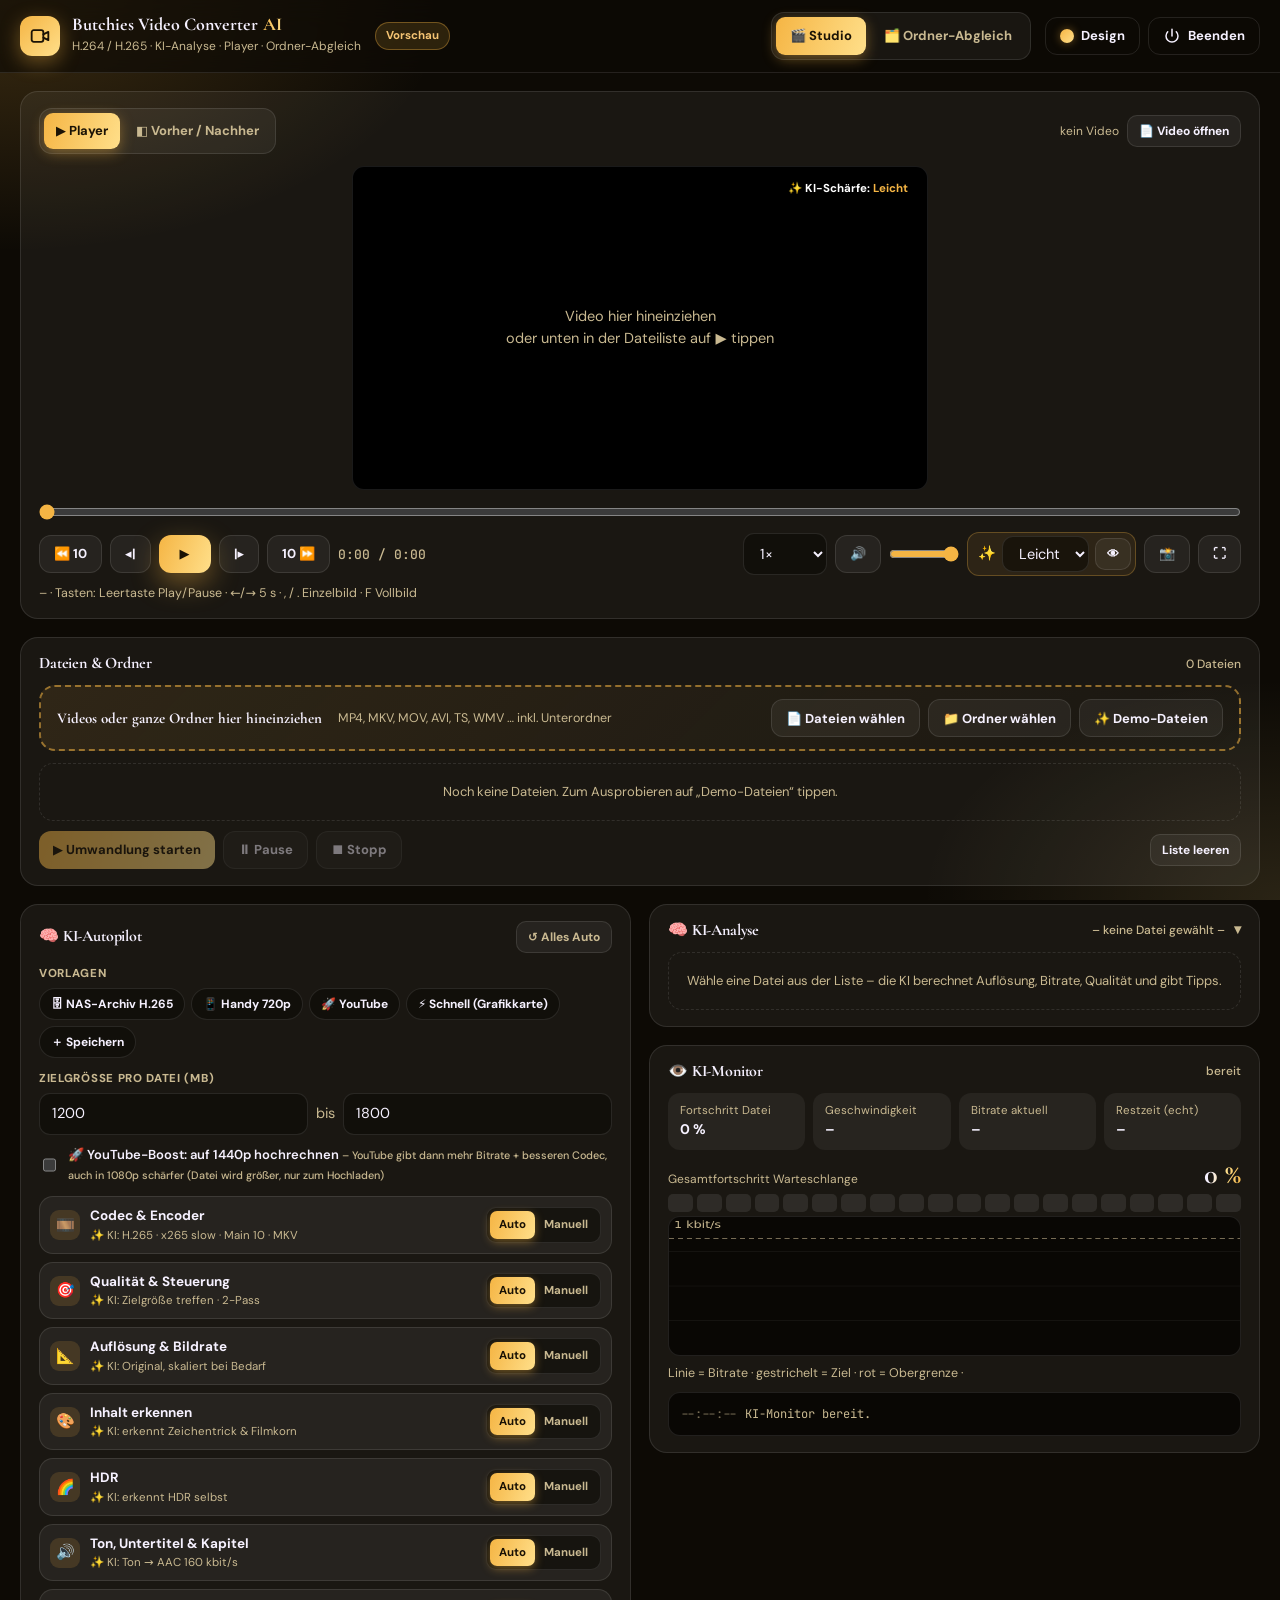
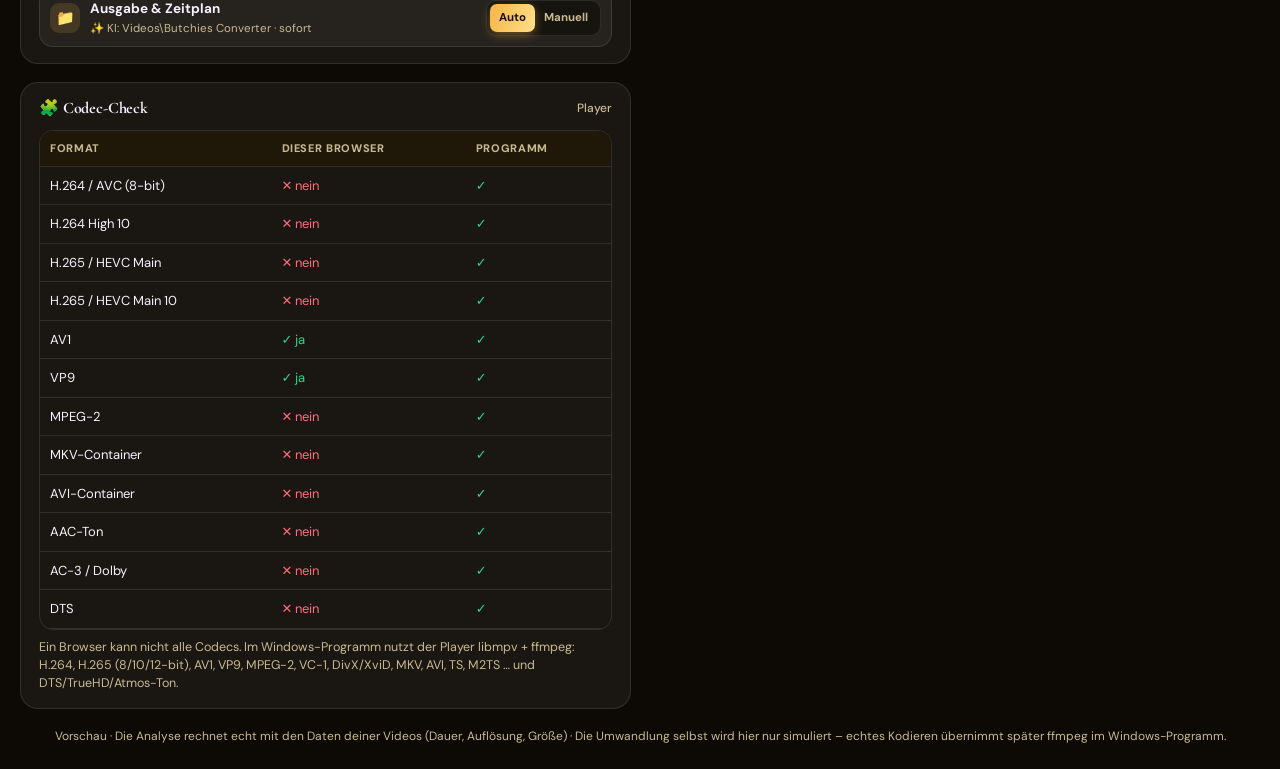
==== commit 7fc926e1: "Converter 1.2.3: großes Fortschritts-Fenster beim Umwandeln (wie Encode Studio) Co-Authored-By: Clau" ====
--- a/video-converter/ui/index.html
+++ b/video-converter/ui/index.html
@@ -333,6 +333,30 @@
 .x svg,.dlg svg,.theme-opt svg{width:18px;height:18px;fill:none;stroke:currentColor;stroke-width:2;stroke-linecap:round;stroke-linejoin:round}
 /* Dialoge, Designs, Start-Animation, Abschied – aus Butchies Encode Studio */
 dialog{width:min(560px,calc(100vw - 24px));padding:0;border-radius:22px;border:1px solid var(--line);background:linear-gradient(160deg,color-mix(in srgb,var(--a) 12%,var(--bg2)),var(--bg));color:var(--text);box-shadow:0 30px 90px rgba(0,0,0,.6),0 0 50px var(--glow)}
+.pgdlg{width:min(780px,calc(100vw - 24px))}
+.pg{padding:26px;display:flex;flex-direction:column;gap:14px}
+.pg-head{display:flex;align-items:center;gap:14px}
+.pg-ico{width:46px;height:46px;border-radius:13px;display:grid;place-items:center;color:var(--on);background:linear-gradient(135deg,var(--a),var(--b));box-shadow:0 6px 20px var(--glow);flex:none;font-size:20px}
+.pg-ico .spin{width:22px;height:22px;border-radius:50%;border:3px solid color-mix(in srgb,var(--on) 30%,transparent);border-top-color:var(--on);animation:pgspin .8s linear infinite}
+@keyframes pgspin{to{transform:rotate(360deg)}}
+.pg-ico.done{background:var(--ok);color:#052;box-shadow:none}.pg-ico.err{background:var(--bad);color:#fff;box-shadow:none}
+.pg-t{min-width:0;flex:1}.pg-t h2{margin:0;font:700 22px var(--fh)}
+.pg-t code{display:block;font:12.5px var(--fm);color:var(--muted);white-space:nowrap;overflow:hidden;text-overflow:ellipsis}
+.pg-big{display:flex;align-items:baseline;justify-content:space-between;gap:12px;flex-wrap:wrap}
+.pg-big span{font:800 64px/1 var(--fh);font-variant-numeric:tabular-nums;background:linear-gradient(100deg,var(--text) 20%,var(--b) 60%,var(--a));-webkit-background-clip:text;background-clip:text;color:transparent}
+.pg-big small{font-size:14px;color:var(--muted);text-align:right}
+.pg .segbar i{height:22px}
+.pg-scale{display:flex;justify-content:space-between;font-size:11.5px;color:var(--muted);margin-top:-8px}
+.pg-q{display:flex;align-items:center;gap:10px;font-size:12.5px;color:var(--muted)}.pg-q .qb{flex:1;height:6px;border-radius:99px;background:var(--panel2);overflow:hidden}.pg-q .qb i{display:block;height:100%;background:linear-gradient(90deg,var(--a),var(--b));transition:width .5s}
+.pg-stats{display:grid;grid-template-columns:repeat(4,minmax(0,1fr));gap:10px}
+.pg-stats div{padding:12px;border-radius:13px;background:var(--panel);display:flex;flex-direction:column;gap:2px;min-width:0}
+.pg-stats small{font-size:11.5px;color:var(--muted)}
+.pg-stats b{font-size:14px;font-variant-numeric:tabular-nums;white-space:nowrap;overflow:hidden;text-overflow:ellipsis}
+.pg-par{font-size:12.5px;color:var(--muted);display:grid;gap:3px}.pg-par:empty{display:none}
+.pg .log{height:150px;max-height:none;margin:0}
+.pg-actions{display:flex;justify-content:flex-end;gap:10px;flex-wrap:wrap}
+.btn.danger{color:var(--bad);border-color:color-mix(in srgb,var(--bad) 45%,transparent)}
+@media(max-width:700px){.pg-stats{grid-template-columns:repeat(2,minmax(0,1fr))}}
 dialog::backdrop{background:rgba(0,0,0,.6);backdrop-filter:blur(4px)}
 dialog[open]{animation:dlg .3s ease}
 @keyframes dlg{from{opacity:0;transform:scale(.96)}}
@@ -661,7 +685,7 @@
       <div id="anaBox"><div class="empty">Wähle eine Datei aus der Liste – die KI berechnet Auflösung, Bitrate, Qualität und gibt Tipps.</div></div>
     </div>
     <div class="card">
-      <h2>👁️ KI-Monitor <span class="sub" id="monFile">bereit</span></h2>
+      <h2>👁️ KI-Monitor <span class="sub" id="monFile">bereit</span><button class="btn sm" id="pgOpen" hidden title="Fortschritt groß anzeigen">⤢</button></h2>
       <div class="mon">
         <div class="kv" style="display:contents">
           <div><small>Fortschritt Datei</small><b id="mPct">0 %</b></div>
@@ -778,6 +802,31 @@
  <span class="g-wave" aria-hidden="true"></span>
 </section>
 
+<dialog id="progDlg" class="pgdlg" aria-labelledby="pgTitle">
+ <div class="pg">
+  <div class="pg-head"><div class="pg-ico" id="pgIco"><span class="spin"></span></div>
+   <div class="pg-t"><h2 id="pgTitle">Wird umgewandelt …</h2><code id="pgFile"></code></div></div>
+  <div class="pg-big"><span id="pgPct">0 %</span><small id="pgPhase">Startet …</small></div>
+  <div class="segbar" id="pgBar"><i></i><i></i><i></i><i></i><i></i><i></i><i></i><i></i><i></i><i></i><i></i><i></i><i></i><i></i><i></i><i></i><i></i><i></i><i></i><i></i></div>
+  <div class="pg-scale"><span>0 %</span><span>25 %</span><span>50 %</span><span>75 %</span><span>100 %</span></div>
+  <div class="pg-q"><span id="pgQt">Warteschlange</span><span class="qb"><i id="pgQb" style="width:0"></i></span><b id="pgQp">0 %</b></div>
+  <div class="pg-stats">
+   <div><small>Format</small><b id="pgFmt">–</b></div>
+   <div><small>Verarbeitet</small><b id="pgTime">–</b></div>
+   <div><small>Tempo</small><b id="pgSpeed">–</b></div>
+   <div><small>Restzeit</small><b id="pgEta">–</b></div>
+  </div>
+  <div class="pg-par" id="pgPar"></div>
+  <div class="log" id="pgLog"></div>
+  <div class="pg-actions">
+   <button type="button" class="btn" id="pgPause">⏸ Pause</button>
+   <button type="button" class="btn" id="pgHide">Im Hintergrund weiter</button>
+   <button type="button" class="btn danger" id="pgCancel">Abbrechen</button>
+   <button type="button" class="btn" id="pgShow" hidden>📂 Im Ordner zeigen</button>
+   <button type="button" class="btn pri" id="pgDone" hidden>Fertig</button>
+  </div>
+ </div>
+</dialog>
 <div class="modal" id="modal"><div class="box"><h3 id="mdT"></h3><div id="mdB" style="margin:10px 0;color:var(--mut);font-size:13px;max-height:260px;overflow:auto"></div>
   <div class="row" id="mdBtns" style="justify-content:flex-end"></div></div></div>
 <div class="toast" id="toast"><span id="tsT"></span><button class="btn sm" id="tsB"></button></div>
@@ -1379,7 +1428,7 @@
 $('#bClear').onclick=()=>{if(RUN.on)return;Q=[];selId=null;renderQ();update()};
 
 /* ---------- Log + Chart ---------- */
-function log(cls,msg){const d=new Date().toLocaleTimeString('de-DE');const el=document.createElement('div');el.innerHTML=`<span class="t">${d}</span><span class="${cls}">${msg}</span>`;$('#log').appendChild(el);$('#log').scrollTop=1e9}
+function log(cls,msg){const d=new Date().toLocaleTimeString('de-DE');const el=document.createElement('div');el.innerHTML=`<span class="t">${d}</span><span class="${cls}">${msg}</span>`;$('#log').appendChild(el);$('#log').scrollTop=1e9;const pl=$('#pgLog');if(pl){pl.appendChild(el.cloneNode(true));while(pl.children.length>80)pl.firstChild.remove();pl.scrollTop=1e9}}
 const cv=$('#chart'),cx=cv.getContext('2d');
 function cssv(n){return getComputedStyle(document.body).getPropertyValue(n).trim()}
 let lastPts=null,lastTarget=1,lastMax=0;
@@ -1398,12 +1447,45 @@
 
 /* ---------- Simulation ---------- */
 const RUN={on:false,pause:false,timer:null};
+/* ---------- Großes Fortschritts-Fenster (wie im Encode Studio) ---------- */
+let PGX=null,PGT=null;
+function pgShow(){const d=$('#progDlg');$('#pgLog').innerHTML=$('#log').innerHTML;$('#pgLog').scrollTop=1e9;
+  $('#pgIco').className='pg-ico';$('#pgIco').innerHTML='<span class="spin"></span>';$('#pgTitle').textContent='Wird umgewandelt …';
+  ['pgPause','pgHide','pgCancel'].forEach(i=>$('#'+i).hidden=false);['pgShow','pgDone'].forEach(i=>$('#'+i).hidden=true);$('#pgBar').classList.remove('done');
+  if(!d.open){try{d.showModal()}catch(e){d.setAttribute('open','')}}$('#pgOpen').hidden=true;clearInterval(PGT);PGT=setInterval(pgSync,500);pgSync()}
+function pgHide(){const d=$('#progDlg');if(d.open)d.close();$('#pgOpen').hidden=!RUN.on;}
+function pgSeg(p){const n=Math.floor(p/5);$$('#pgBar i').forEach((e,i)=>e.classList.toggle('on',i<n))}
+function pgSync(){if(!$('#progDlg').open)return;
+  const pct=parseFloat($('#mPct').textContent)||0,allP=parseFloat($('#pAllT').textContent)||0;
+  const doneN=Q.filter(q=>q.state==='done').length,tot=Q.filter(q=>['done','run','queued','err','stop'].includes(q.state)||q.state==='wait').length;
+  const r=PGX&&PGX.running,q=r?r.q:Q.find(x=>x.state==='run'),j=r?r.j:null;
+  $('#pgPct').textContent=Math.floor(pct)+' %';pgSeg(pct);
+  $('#pgFile').textContent=q?(q.path||q.name):($('#monFile').textContent||'');
+  const pass=j&&j.pass&&q.a&&q.a.job&&q.a.job.passes.length>1?`Durchgang ${j.pass}/2 · `:'';
+  $('#pgPhase').textContent=RUN.pause?'⏸ Pausiert':q?pass+(q.slot&&REAL?`${wIcon(q.slot)} ${wName(q.slot)}`:'Video wird umgewandelt …'):'Wartet …';
+  $('#pgQt').textContent=`Warteschlange: ${Math.min(doneN+1,Math.max(tot,1))} von ${Math.max(tot,1)}`;$('#pgQb').style.width=allP+'%';$('#pgQp').textContent=Math.floor(allP)+' %';
+  const a=q&&q.a;$('#pgFmt').textContent=a?`${a.outW}×${a.outH} · ${q.fps?Math.round(q.fps*100)/100+' fps':''} · ${S.fam==='h264'?'H.264':'H.265'}`:'–';
+  $('#pgTime').textContent=j&&q.dur?`${fmtT(j.t||0)} / ${fmtT(q.dur)}`:q&&q.dur?`${fmtT(q.dur*pct/100)} / ${fmtT(q.dur)}`:'–';
+  $('#pgSpeed').textContent=$('#mSpd').textContent;$('#pgEta').textContent=$('#mEta').textContent;
+  const runs=PGX&&PGX.runs||[];$('#pgPar').innerHTML=runs.length>1?runs.map(({q,j})=>`<div>${wIcon(q.slot)} <b>${esc(wName(q.slot))}</b> · ${esc(q.name)} · ${Math.floor(j.pct)} %</div>`).join(''):'';
+  $('#pgPause').textContent=RUN.pause?'▶ Weiter':'⏸ Pause'}
+function pgEnd(kind){clearInterval(PGT);PGX=null;$('#pgOpen').hidden=true;const d=$('#progDlg');if(!d.open)return;
+  const done=kind==='done',n=Q.filter(q=>q.state==='done').length;
+  $('#pgIco').className='pg-ico '+(done?'done':'err');$('#pgIco').textContent=done?'✓':'✕';
+  $('#pgTitle').textContent=done?(n===1?'Fertig! Dein Video ist bereit':`Fertig! ${n} Videos sind bereit`):'Abgebrochen';
+  if(done){$('#pgPct').textContent='100 %';pgSeg(100);$('#pgBar').classList.add('done');$('#pgQb').style.width='100%';$('#pgQp').textContent='100 %';$('#pgPhase').textContent='Alles umgewandelt'}else $('#pgPhase').textContent='Umwandlung gestoppt';
+  ['pgPause','pgHide','pgCancel'].forEach(i=>$('#'+i).hidden=true);$('#pgDone').hidden=false;$('#pgShow').hidden=!(REAL&&done&&Q.some(q=>q.out))}
+$('#pgHide').onclick=pgHide;$('#pgOpen').onclick=pgShow;$('#pgDone').onclick=()=>$('#progDlg').close();
+$('#pgPause').onclick=()=>{$('#bPause').click();pgSync()};
+let PGC=null;$('#pgCancel').onclick=()=>{const b=$('#pgCancel');if(!PGC){b.textContent='Wirklich abbrechen?';b.title='Halb fertige Dateien werden gelöscht, die Originale bleiben.';PGC=setTimeout(()=>{PGC=null;b.textContent='Abbrechen'},4000);return}clearTimeout(PGC);PGC=null;b.textContent='Abbrechen';$('#bStop').click()};
+$('#pgShow').onclick=()=>{const q=[...Q].reverse().find(q=>q.out);if(q)api('/api/show',{path:q.out}).catch(()=>{})};
+$('#progDlg').addEventListener('cancel',e=>{e.preventDefault();if(RUN.on)pgHide();else $('#progDlg').close()});
 function setSeg(p){const n=Math.floor(p/5);$$('#pAll i').forEach((e,i)=>e.classList.toggle('on',i<n));$('#pAll').classList.toggle('done',p>=100);$('#pAllT').textContent=Math.floor(p)+' %'}
 function rng(seed){return()=>{seed=(seed*1664525+1013904223)%4294967296;return seed/4294967296}}
 function startQueue(){
   if(REAL)return realStart();
   const todo=Q.filter(q=>q.state!=='done'&&!(q.bad&&!q.force)); if(!todo.length){log('ok','Alles schon fertig.');return}
-  RUN.on=true;RUN.pause=false;$('#bStart').disabled=true;$('#bPause').disabled=false;$('#bStop').disabled=false;anaFold(true);
+  RUN.on=true;RUN.pause=false;$('#bStart').disabled=true;$('#bPause').disabled=false;$('#bStop').disabled=false;anaFold(true);pgShow();
   const so=settings().out;if(so.start!=='now')log('ai',`Zeitplan: Start um ${so.start==='22'?'22:00':so.start==='1'?'01:00':'03:00'} Uhr geplant – in der Vorschau startet es zum Testen sofort.`);
   log('ai',`KI: Starte ${todo.length} Datei(en) mit ${$('#sEnc').selectedOptions[0].text} → ${esc(so.dir)}`);
   runNext();
@@ -1453,14 +1535,14 @@
       renderQ(); setTimeout(runNext,500)}
   },250);
 }
-function finishAll(){RUN.on=false;$('#bPause').disabled=true;$('#bStop').disabled=true;$('#bStart').disabled=false;$('#monFile').textContent='fertig';setSeg(100);log('ai','KI: Warteschlange abgeschlossen.');renderQ();
+function finishAll(){RUN.on=false;pgEnd('done');$('#bPause').disabled=true;$('#bStop').disabled=true;$('#bStart').disabled=false;$('#monFile').textContent='fertig';setSeg(100);log('ai','KI: Warteschlange abgeschlossen.');renderQ();
   const so=settings().out,n=Q.filter(x=>x.state==='done').length;
   if(REAL)return realAfterAll();
   if(so.push){log('ok',`📱 Nachricht ans Handy: „${n} Video(s) fertig umgewandelt“`);toast(`📱 Handy-Nachricht: ${n} Video(s) fertig.`)}
   if(so.after!=='none')log('ai',`Im Programm ${so.after==='off'?'fährt der PC jetzt herunter':'geht der PC jetzt in den Ruhezustand'} (60 s Countdown, abbrechbar).`)}
 $('#bStart').onclick=startQueue;
 $('#bPause').onclick=()=>{RUN.pause=!RUN.pause;if(REAL)api('/api/pause',{on:RUN.pause}).catch(()=>{});$('#bPause').textContent=RUN.pause?'▶ Weiter':'⏸ Pause';log('',RUN.pause?'Pausiert.':'Fortgesetzt.')};
-$('#bStop').onclick=()=>{clearInterval(RUN.timer);if(REAL){if(WAIT){clearInterval(WAIT);WAIT=null}api('/api/cancel',{}).catch(()=>{});Q.forEach(q=>{if(q.state==='queued')q.state='stop'})}Q.forEach(q=>{if(q.state==='run'){q.state='stop';q.prog=0}});RUN.on=false;RUN.pause=false;$('#bPause').textContent='⏸ Pause';$('#bPause').disabled=true;$('#bStop').disabled=true;log('bad','Abgebrochen.');renderQ()};
+$('#bStop').onclick=()=>{clearInterval(RUN.timer);pgEnd('stop');if(REAL){if(WAIT){clearInterval(WAIT);WAIT=null}api('/api/cancel',{}).catch(()=>{});Q.forEach(q=>{if(q.state==='queued')q.state='stop'})}Q.forEach(q=>{if(q.state==='run'){q.state='stop';q.prog=0}});RUN.on=false;RUN.pause=false;$('#bPause').textContent='⏸ Pause';$('#bPause').disabled=true;$('#bStop').disabled=true;log('bad','Abgebrochen.');renderQ()};
 
 /* ================= VERZEICHNIS-ABGLEICH ================= */
 const DIR={A:[],B:[]};
@@ -2032,7 +2114,7 @@
   const todo=Q.filter(q=>!['done','run','queued'].includes(q.state)&&!(q.bad&&!q.force));if(!todo.length){log('ok','Alles schon fertig.');return}
   const s=settings();
   await askSwap(todo);
-  RUN.on=true;RUN.pause=false;$('#bStart').disabled=true;$('#bPause').disabled=true;$('#bStop').disabled=false;anaFold(true);
+  RUN.on=true;RUN.pause=false;$('#bStart').disabled=true;$('#bPause').disabled=true;$('#bStop').disabled=false;anaFold(true);pgShow();
   if(s.out.start!=='now'){
     const h=+s.out.start,at=new Date();at.setHours(h,0,0,0);if(at<=new Date())at.setDate(at.getDate()+1);
     log('ai',`Zeitplan: Start um ${String(h).padStart(2,'0')}:00 Uhr – das Programm muss dafür geöffnet bleiben.`);
@@ -2067,6 +2149,7 @@
     const mine=Q.filter(q=>q.jid&&byId[q.jid]);
     const all=mine.length?mine.reduce((s,q)=>s+q.prog,0)/mine.length*100:0;setSeg(all);
     $('#monRun').innerHTML=runs.length>1?runs.map(({q,j})=>`<div>${wIcon(q.slot)} <b>${esc(wName(q.slot))}</b> · ${esc(q.name)} · ${Math.floor(j.pct)} % · ${Math.round(j.fps)} fps</div>`).join(''):'';
+    PGX={running,runs,all};
     if(running){const {q,j}=running,a=q.a;$('#monFile').textContent=q.name+(j.pass&&q.a.job.passes.length>1?` · Durchgang ${j.pass}/2`:'');
       $('#mPct').textContent=Math.floor(j.pct)+' %';$('#mSpd').textContent=`${Math.round(j.fps)} fps · ${String(j.speed.toFixed(2)).replace('.',',')}×`;
       $('#mBr').textContent=j.kbps?Math.round(j.kbps).toLocaleString('de-DE')+' kbit/s':'–';$('#mEta').textContent=j.eta!=null?fmtT(j.eta):'–';
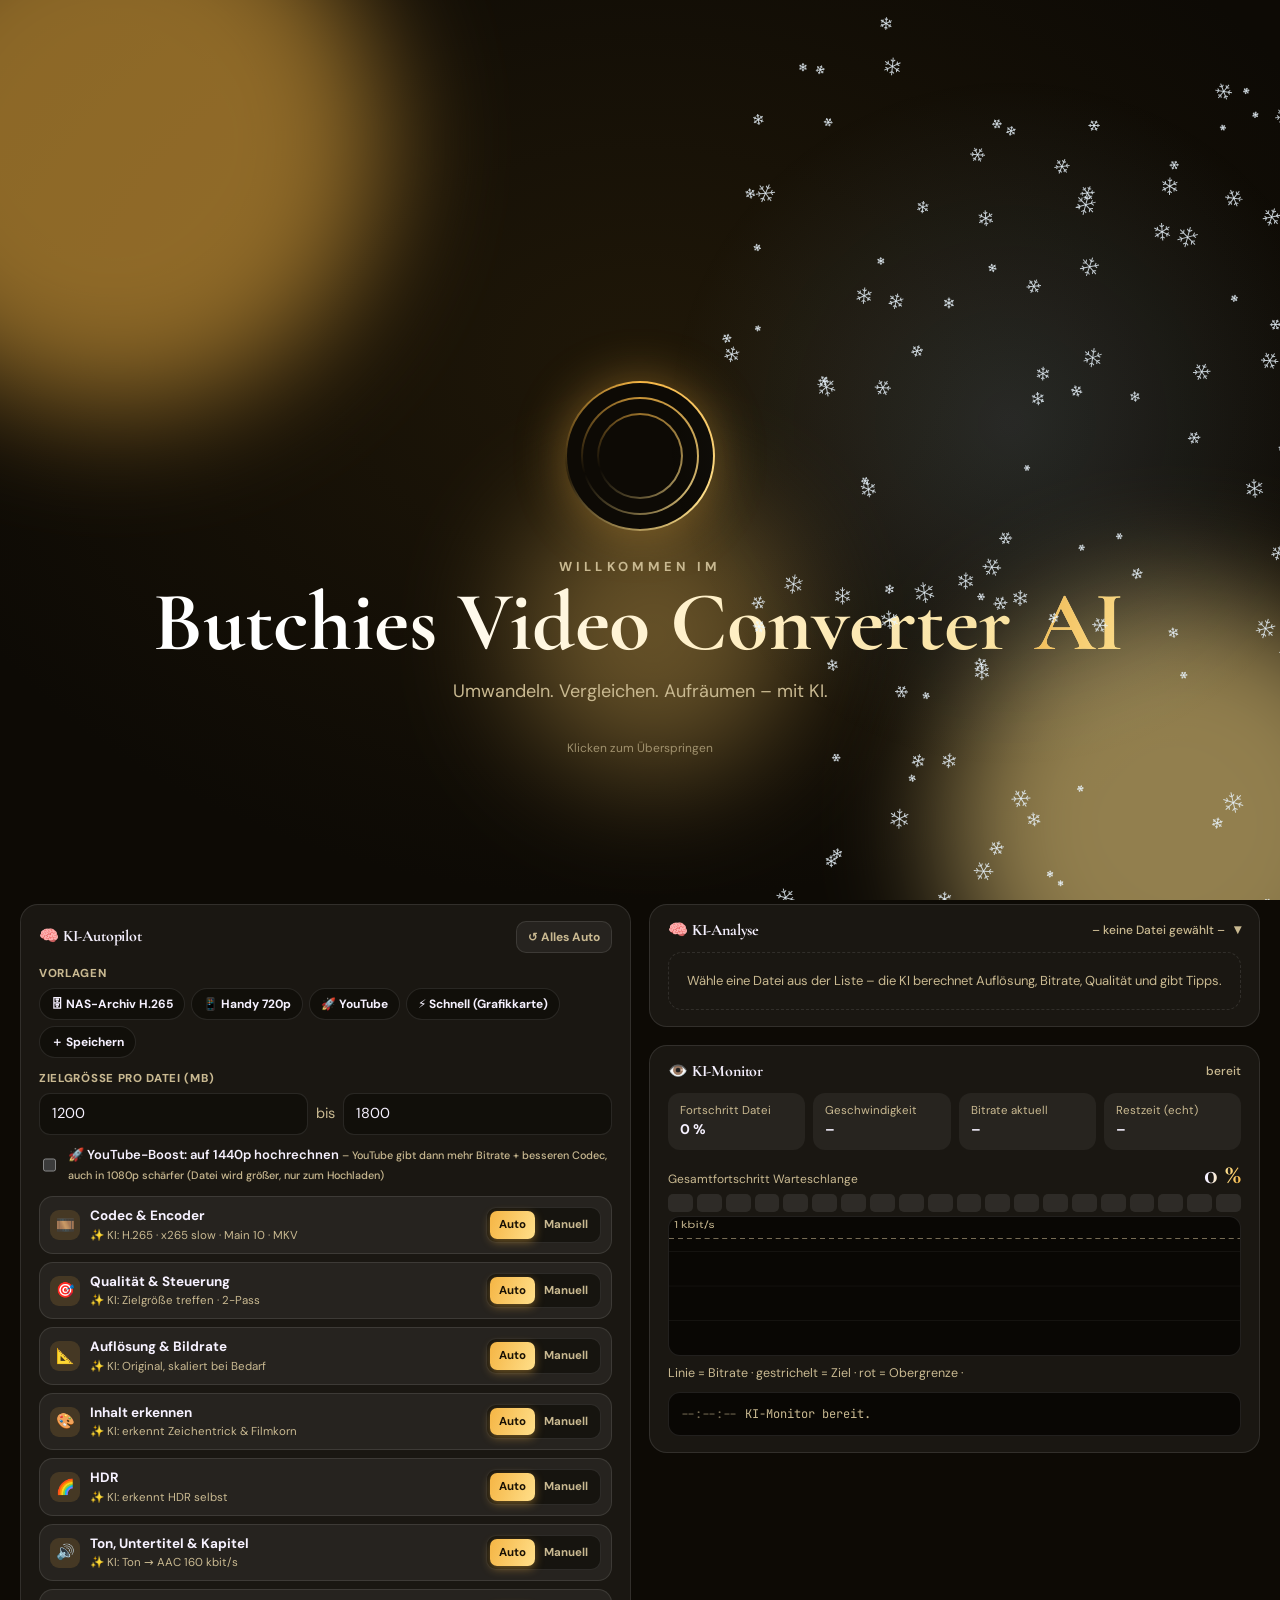
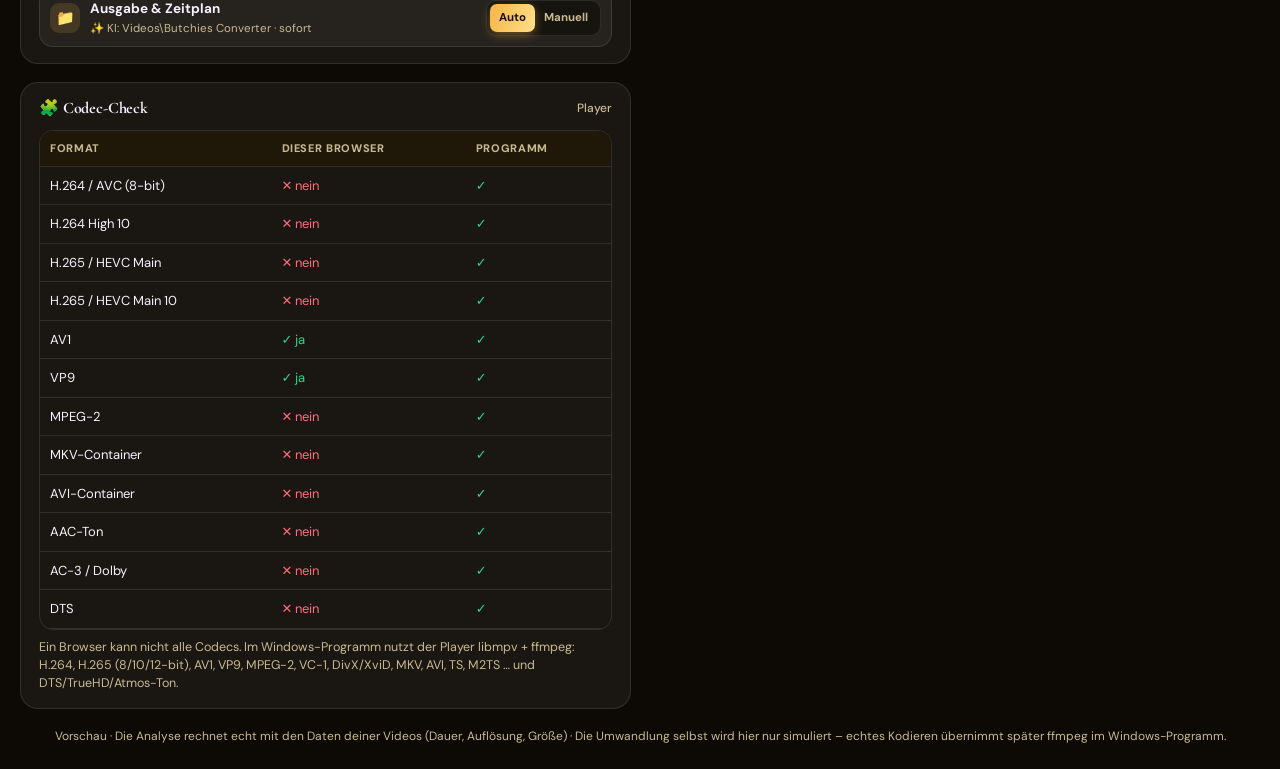
==== commit 6adcf45f: "Converter: Abfrage-Fenster (z. B. Codec-Frage) mit festem Hintergrund statt durchsichtig [skip ci] C" ====
--- a/video-converter/ui/index.html
+++ b/video-converter/ui/index.html
@@ -312,7 +312,7 @@
 .abTag.l{left:10px}.abTag.r{right:10px;text-align:right}.abTag b{color:var(--acc)}
 .modal{position:fixed;inset:0;background:#000b;display:none;place-items:center;z-index:50;padding:16px}
 .modal.on{display:grid}
-.modal .box{max-width:480px;width:100%;background:var(--panel);border:1px solid var(--line);border-radius:14px;padding:16px}
+.modal .box{max-width:480px;width:100%;background:linear-gradient(160deg,color-mix(in srgb,var(--a) 10%,var(--bg2)),var(--bg));box-shadow:0 24px 60px rgba(0,0,0,.45);border:1px solid var(--line);border-radius:14px;padding:16px}
 .toast{position:fixed;left:50%;bottom:18px;transform:translateX(-50%);background:var(--panel2);border:1px solid var(--acc);border-radius:14px;padding:11px 16px;display:none;gap:10px;align-items:center;z-index:60;box-shadow:0 6px 30px rgba(0,0,0,.55);max-width:92vw;font-size:13px}
 .toast.on{display:flex}
 .ico{border:0;background:transparent;cursor:pointer;font-size:16px;padding:3px 5px;border-radius:6px;line-height:1}
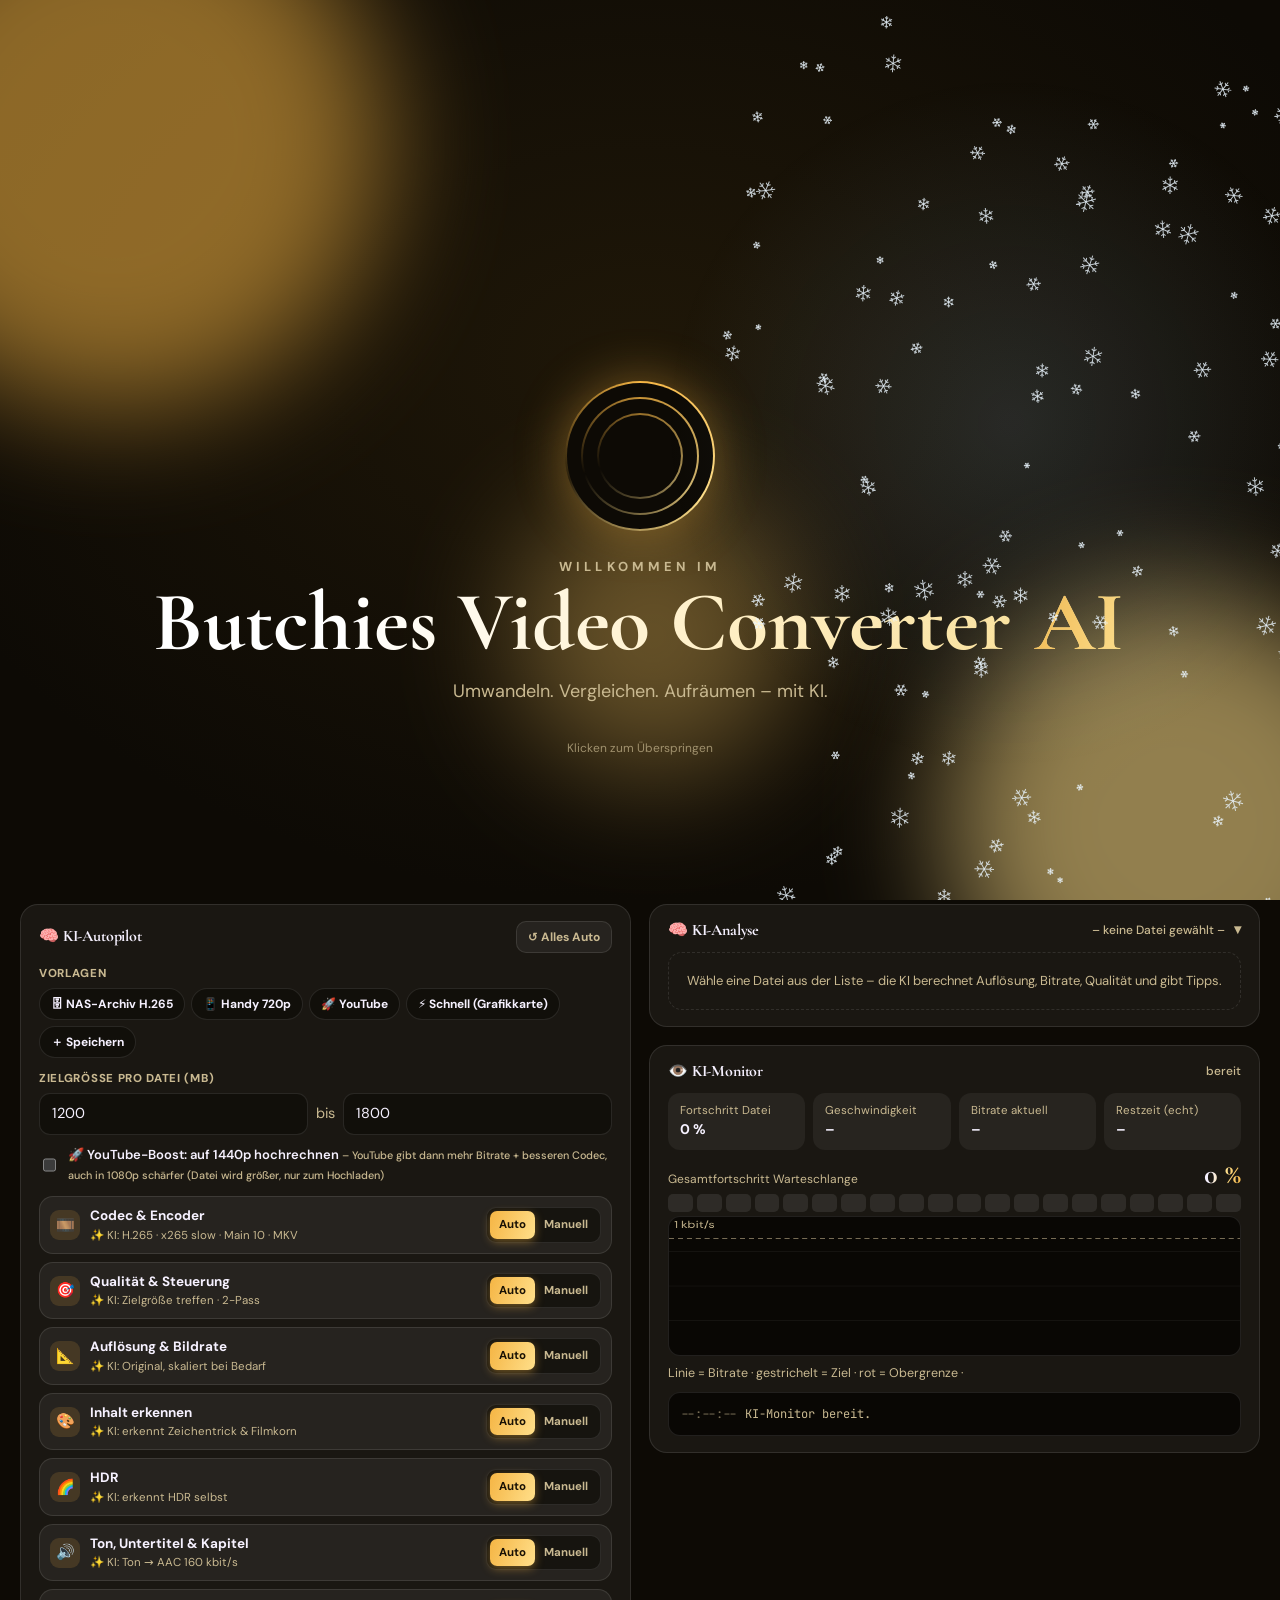
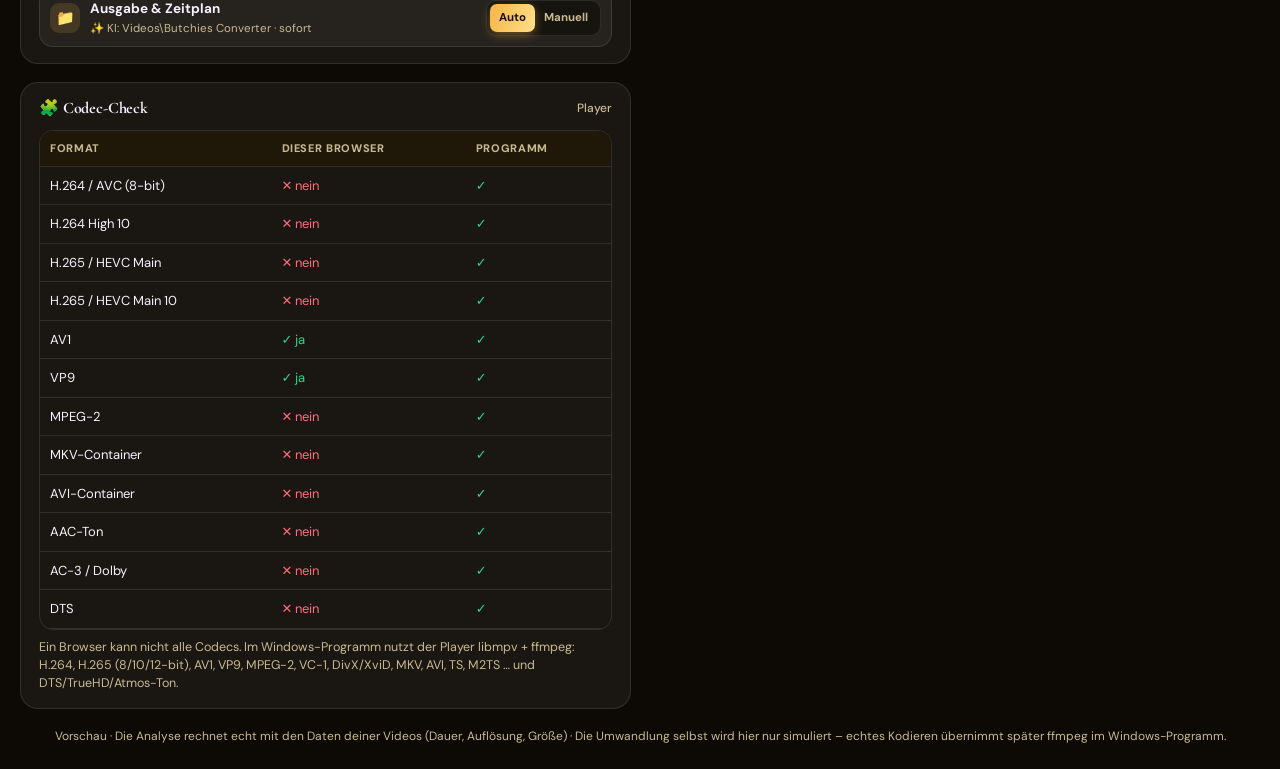
==== commit fd15e4ee: "Add Warteschlange navigation button to Video Converter header" ====
--- a/video-converter/ui/index.html
+++ b/video-converter/ui/index.html
@@ -486,6 +486,7 @@
   <button class="tab" data-v="cmp">🗂️ Ordner-Abgleich</button>
  </nav>
  <div class="top-actions">
+  <button type="button" class="btn ghost" id="queueJumpBtn" title="Zur Warteschlange" onclick="showTab('conv'); document.getElementById('filesCard').scrollIntoView({behavior:'smooth',block:'start'});"><svg width="18" height="18" viewBox="0 0 24 24" fill="none" stroke="currentColor" stroke-width="2" stroke-linecap="round"><path d="M4 6h16M4 12h16M4 18h11"/></svg><span class="lbl">Warteschlange</span></button>
   <button type="button" class="btn ghost" id="themeBtn"><span class="theme-dot" aria-hidden="true"></span><span class="lbl">Design</span></button>
   <button type="button" class="btn ghost quit" id="quitBtn"><svg width="18" height="18" viewBox="0 0 24 24" fill="none" stroke="currentColor" stroke-width="2" stroke-linecap="round"><path d="M12 3v9M6.3 6.3a8 8 0 1 0 11.4 0"/></svg><span class="lbl">Beenden</span></button>
  </div>
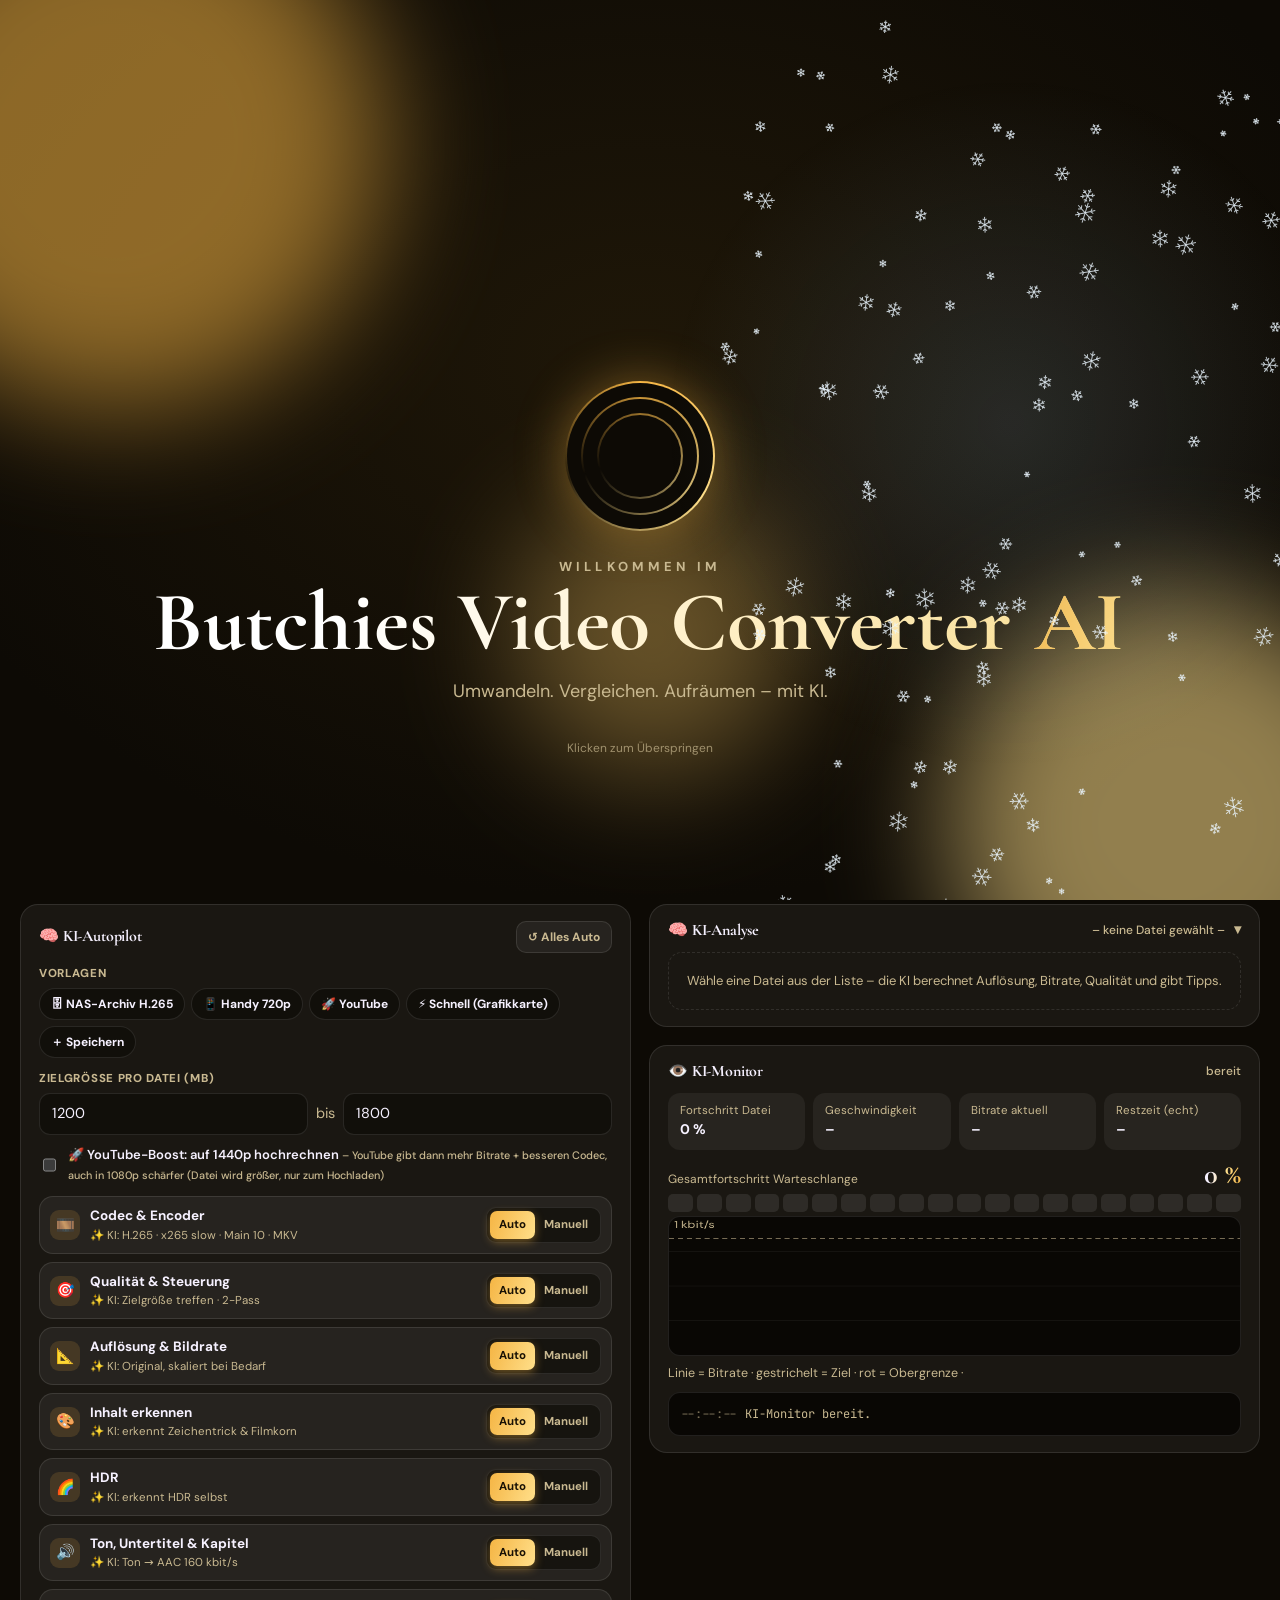
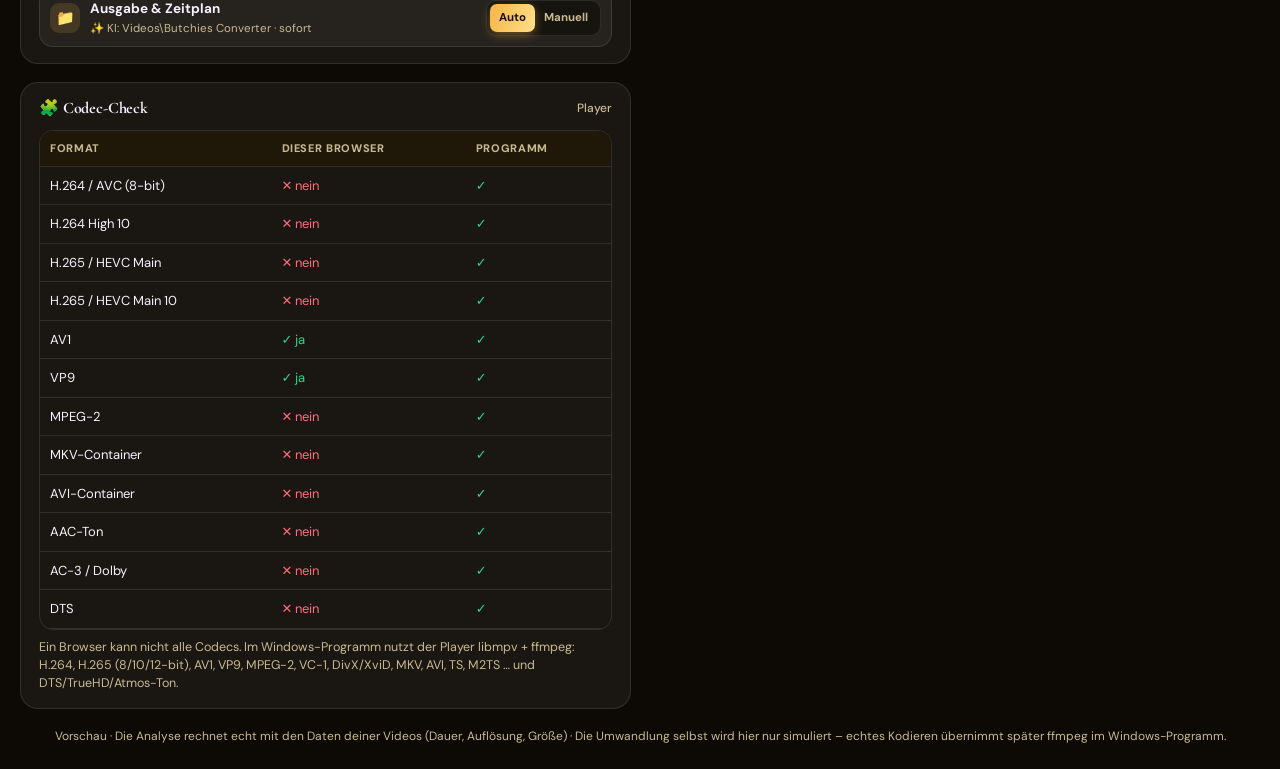
==== commit f0c54ca8: "Revert added queue navigation button" ====
--- a/video-converter/ui/index.html
+++ b/video-converter/ui/index.html
@@ -486,7 +486,6 @@
   <button class="tab" data-v="cmp">🗂️ Ordner-Abgleich</button>
  </nav>
  <div class="top-actions">
-  <button type="button" class="btn ghost" id="queueJumpBtn" title="Zur Warteschlange" onclick="showTab('conv'); document.getElementById('filesCard').scrollIntoView({behavior:'smooth',block:'start'});"><svg width="18" height="18" viewBox="0 0 24 24" fill="none" stroke="currentColor" stroke-width="2" stroke-linecap="round"><path d="M4 6h16M4 12h16M4 18h11"/></svg><span class="lbl">Warteschlange</span></button>
   <button type="button" class="btn ghost" id="themeBtn"><span class="theme-dot" aria-hidden="true"></span><span class="lbl">Design</span></button>
   <button type="button" class="btn ghost quit" id="quitBtn"><svg width="18" height="18" viewBox="0 0 24 24" fill="none" stroke="currentColor" stroke-width="2" stroke-linecap="round"><path d="M12 3v9M6.3 6.3a8 8 0 1 0 11.4 0"/></svg><span class="lbl">Beenden</span></button>
  </div>
